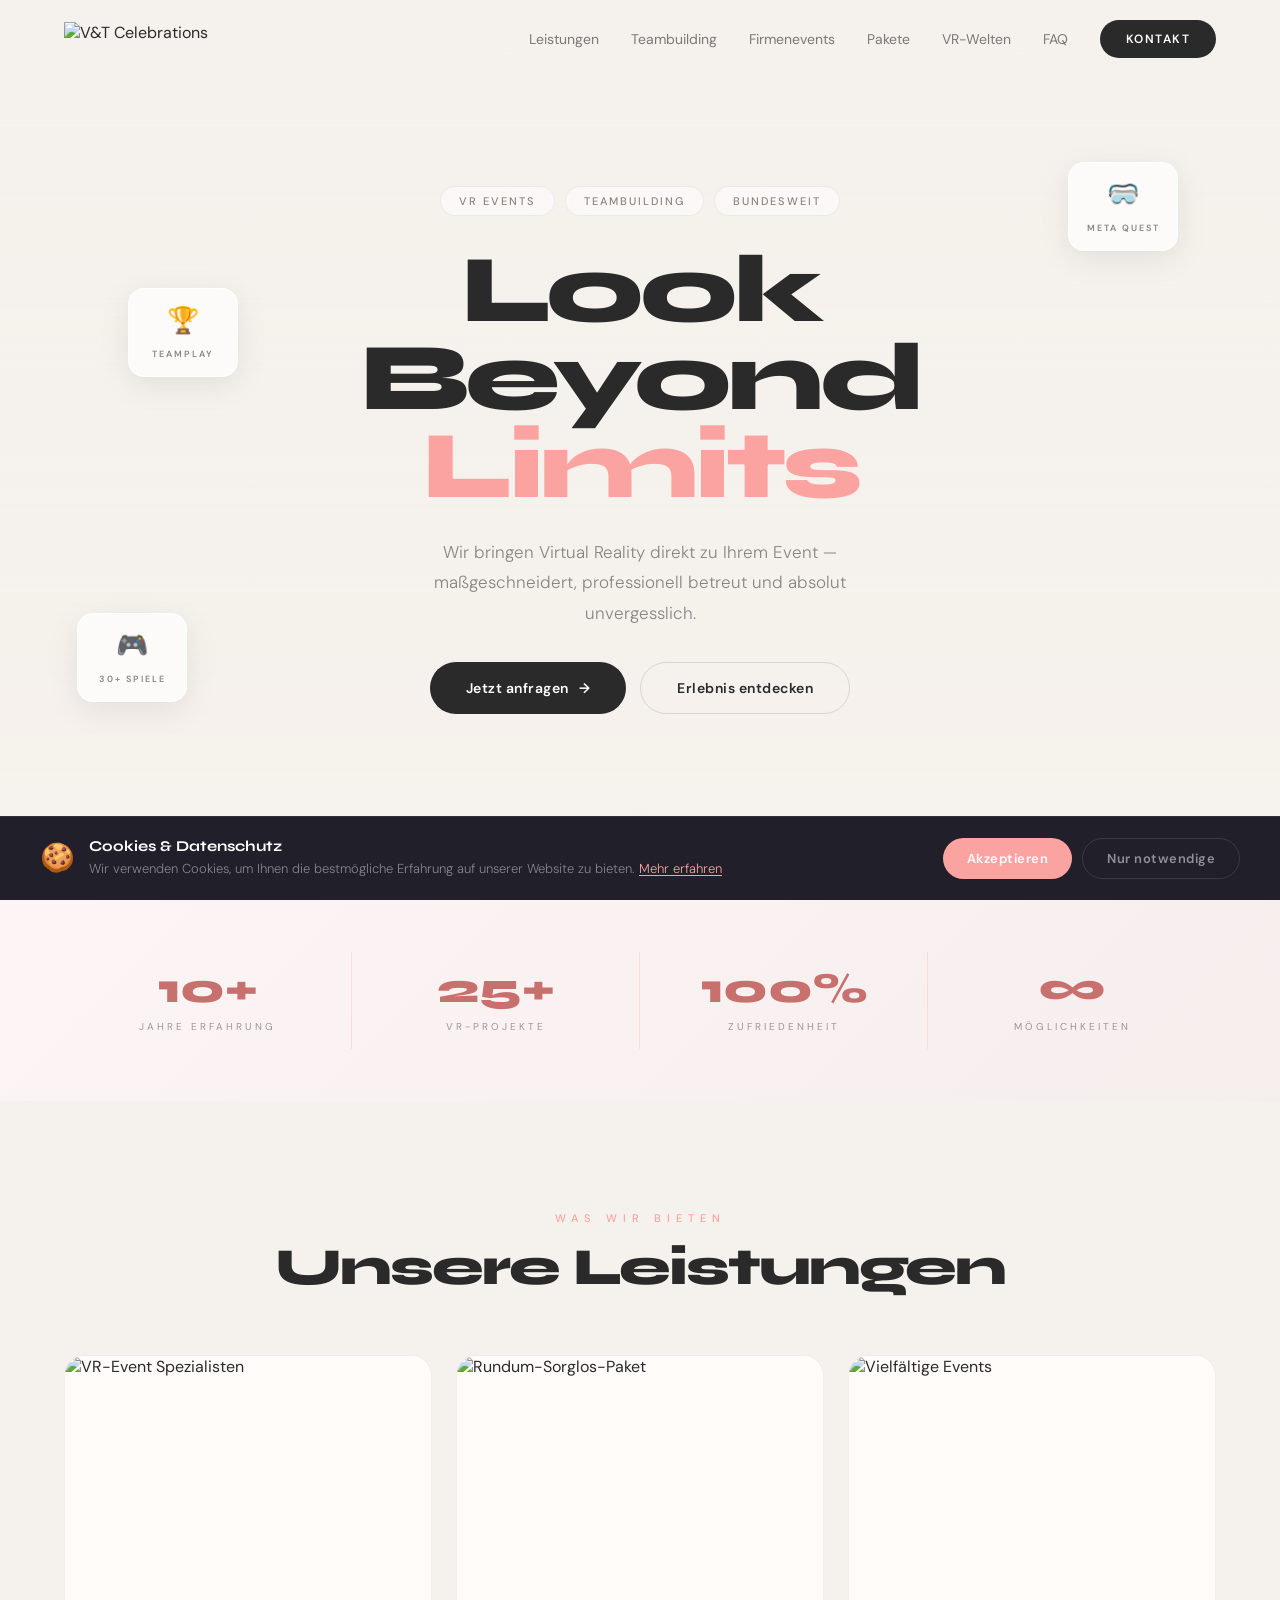
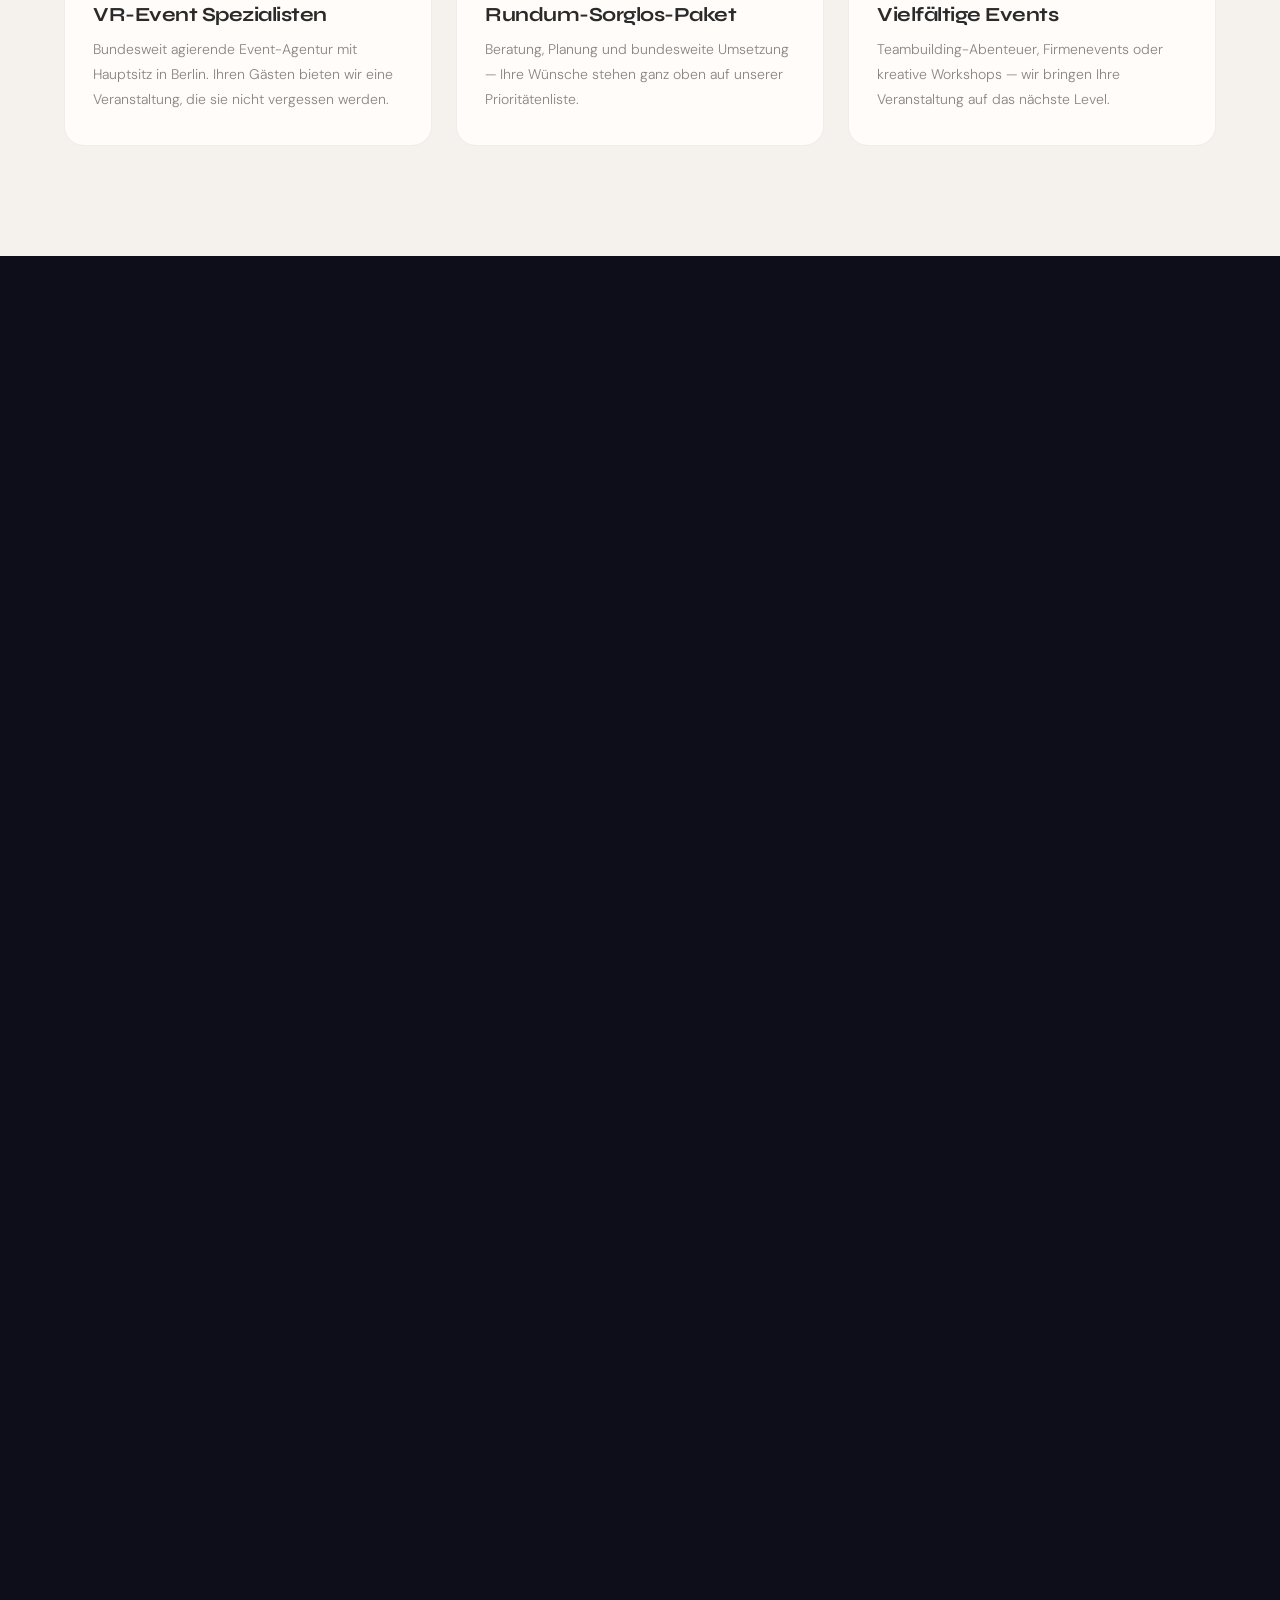
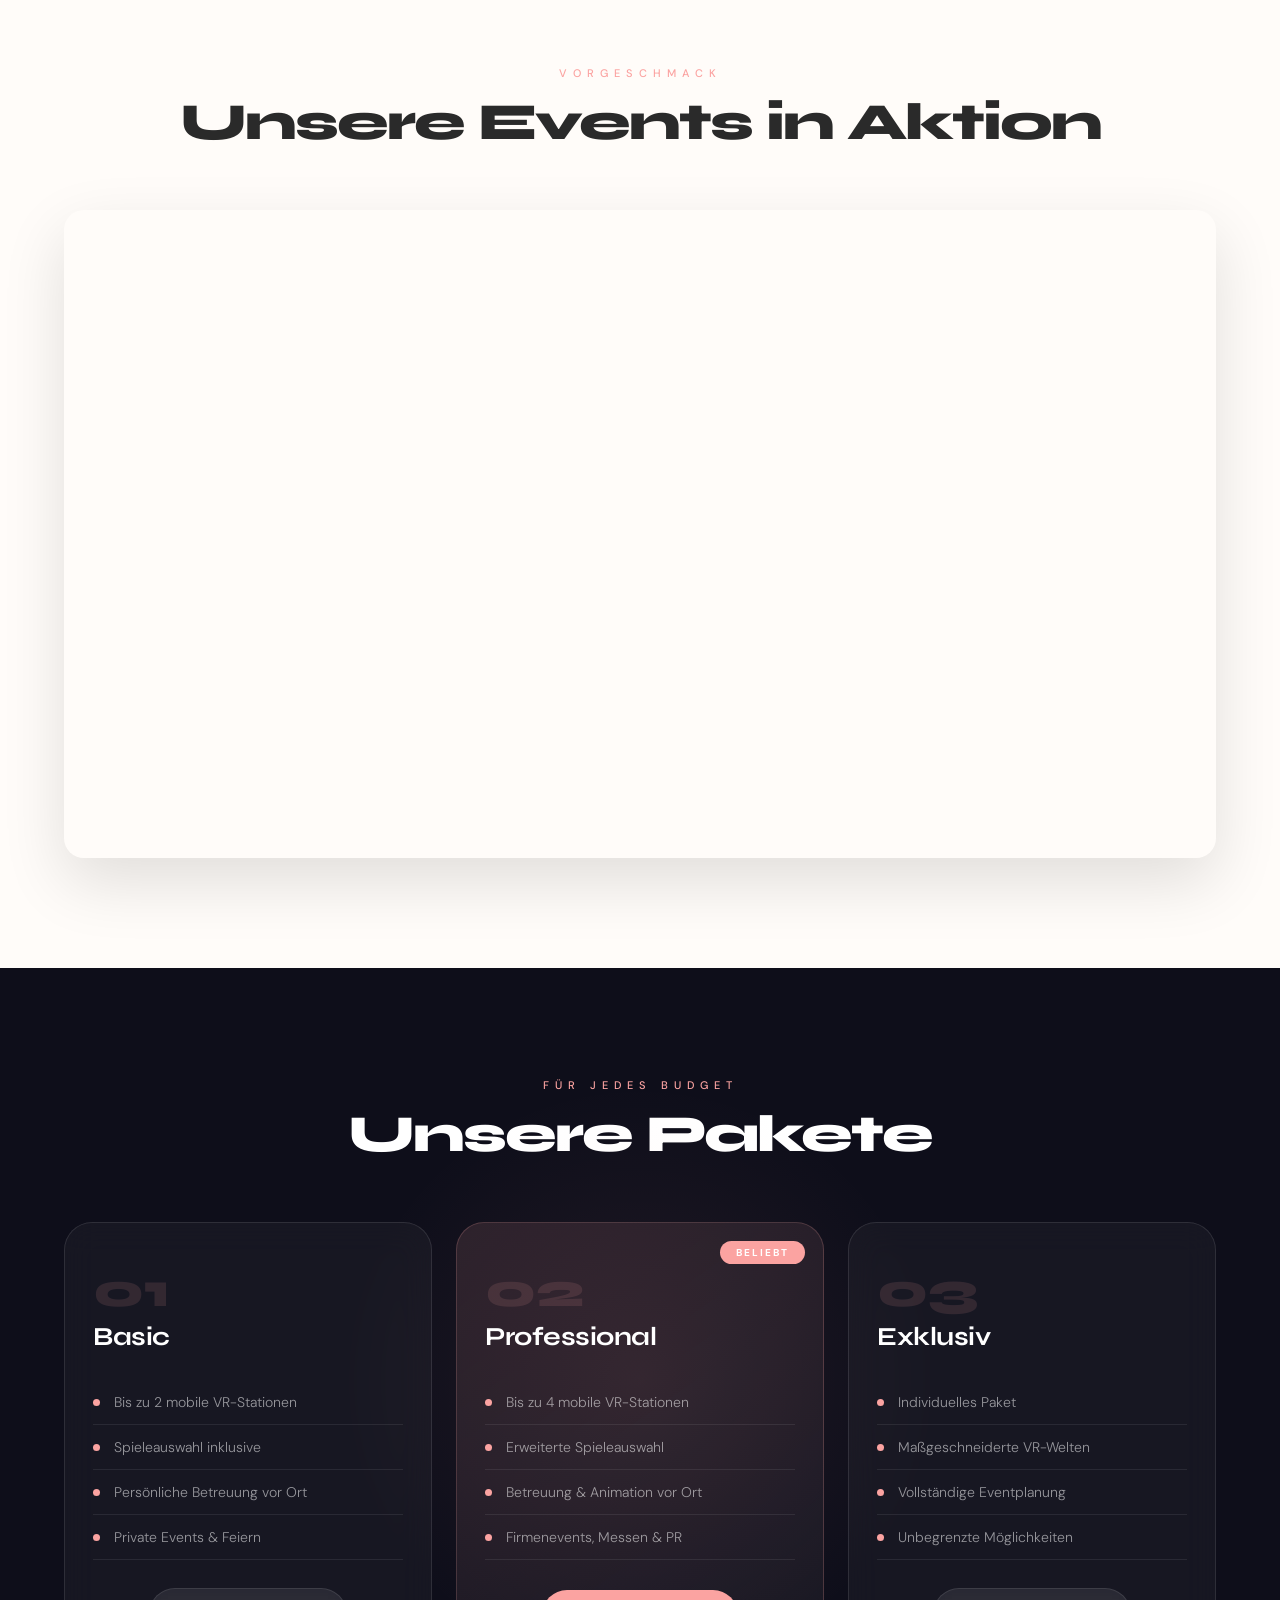
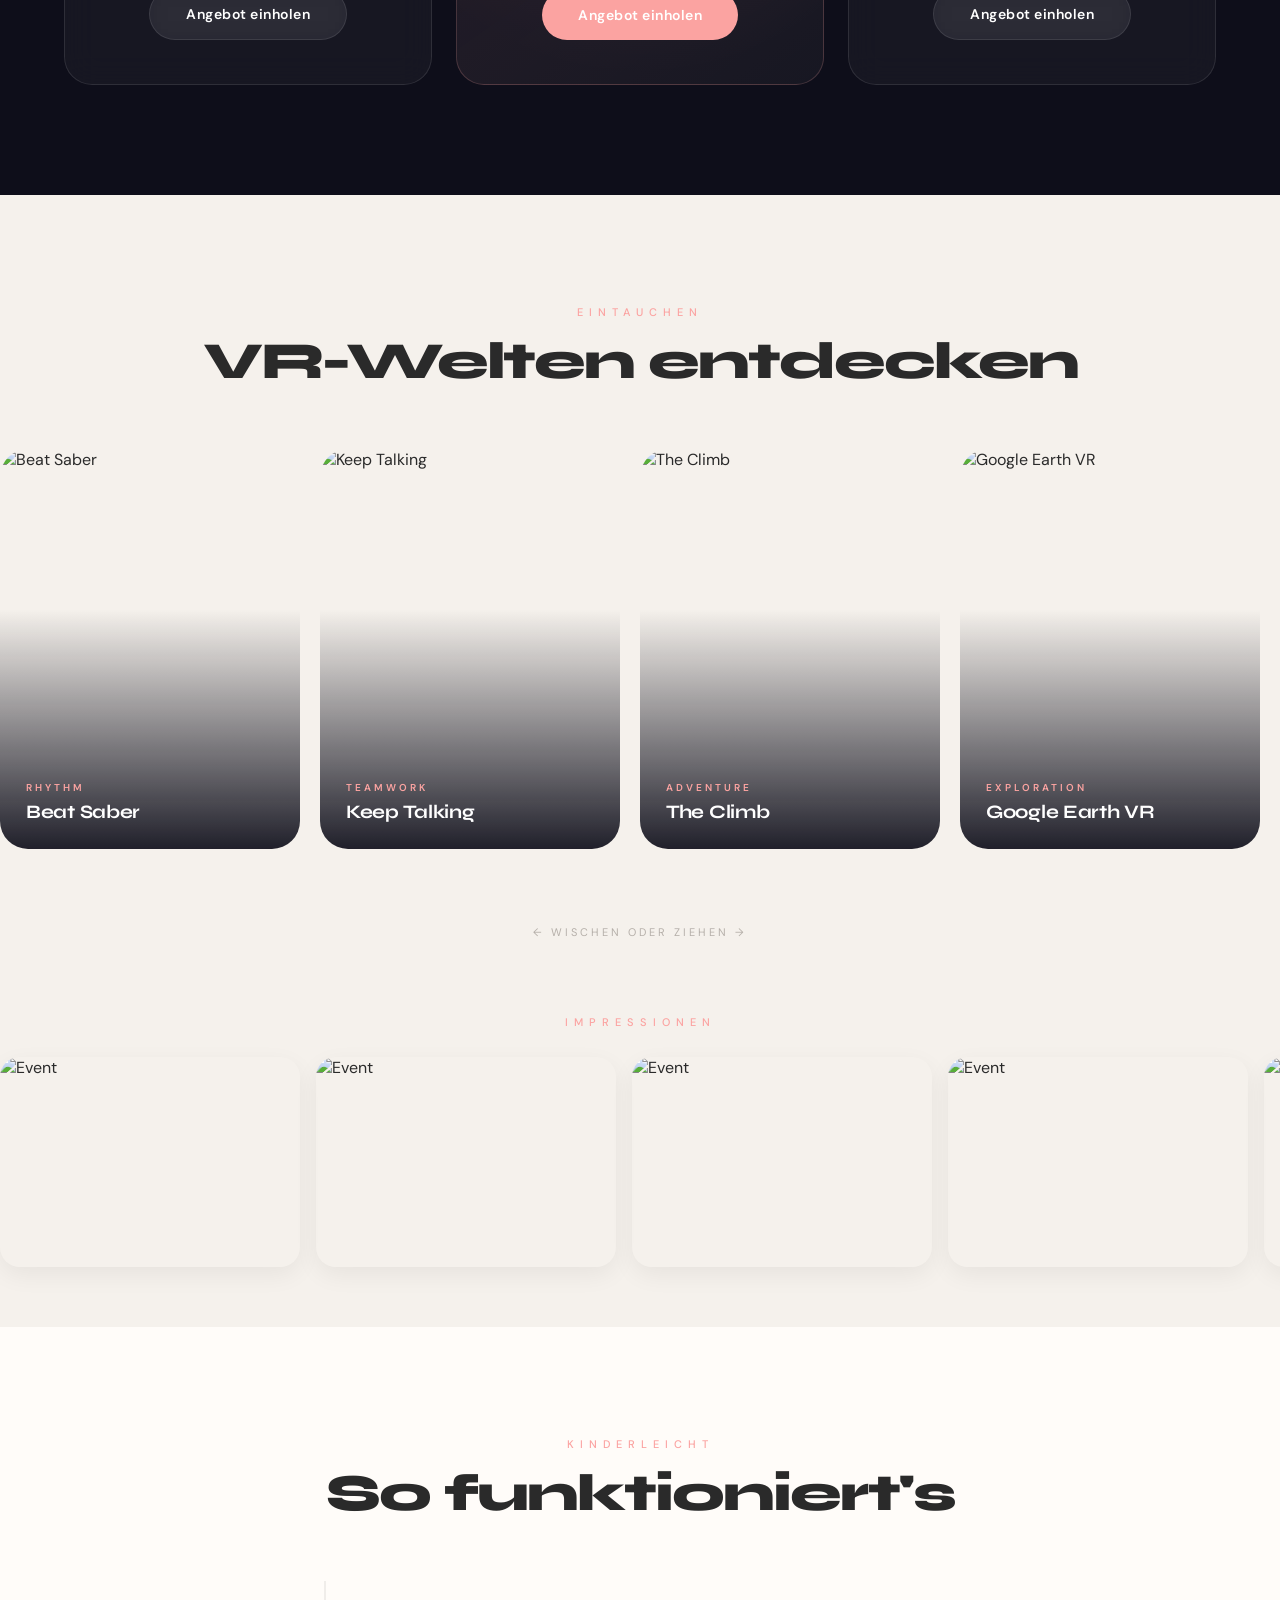
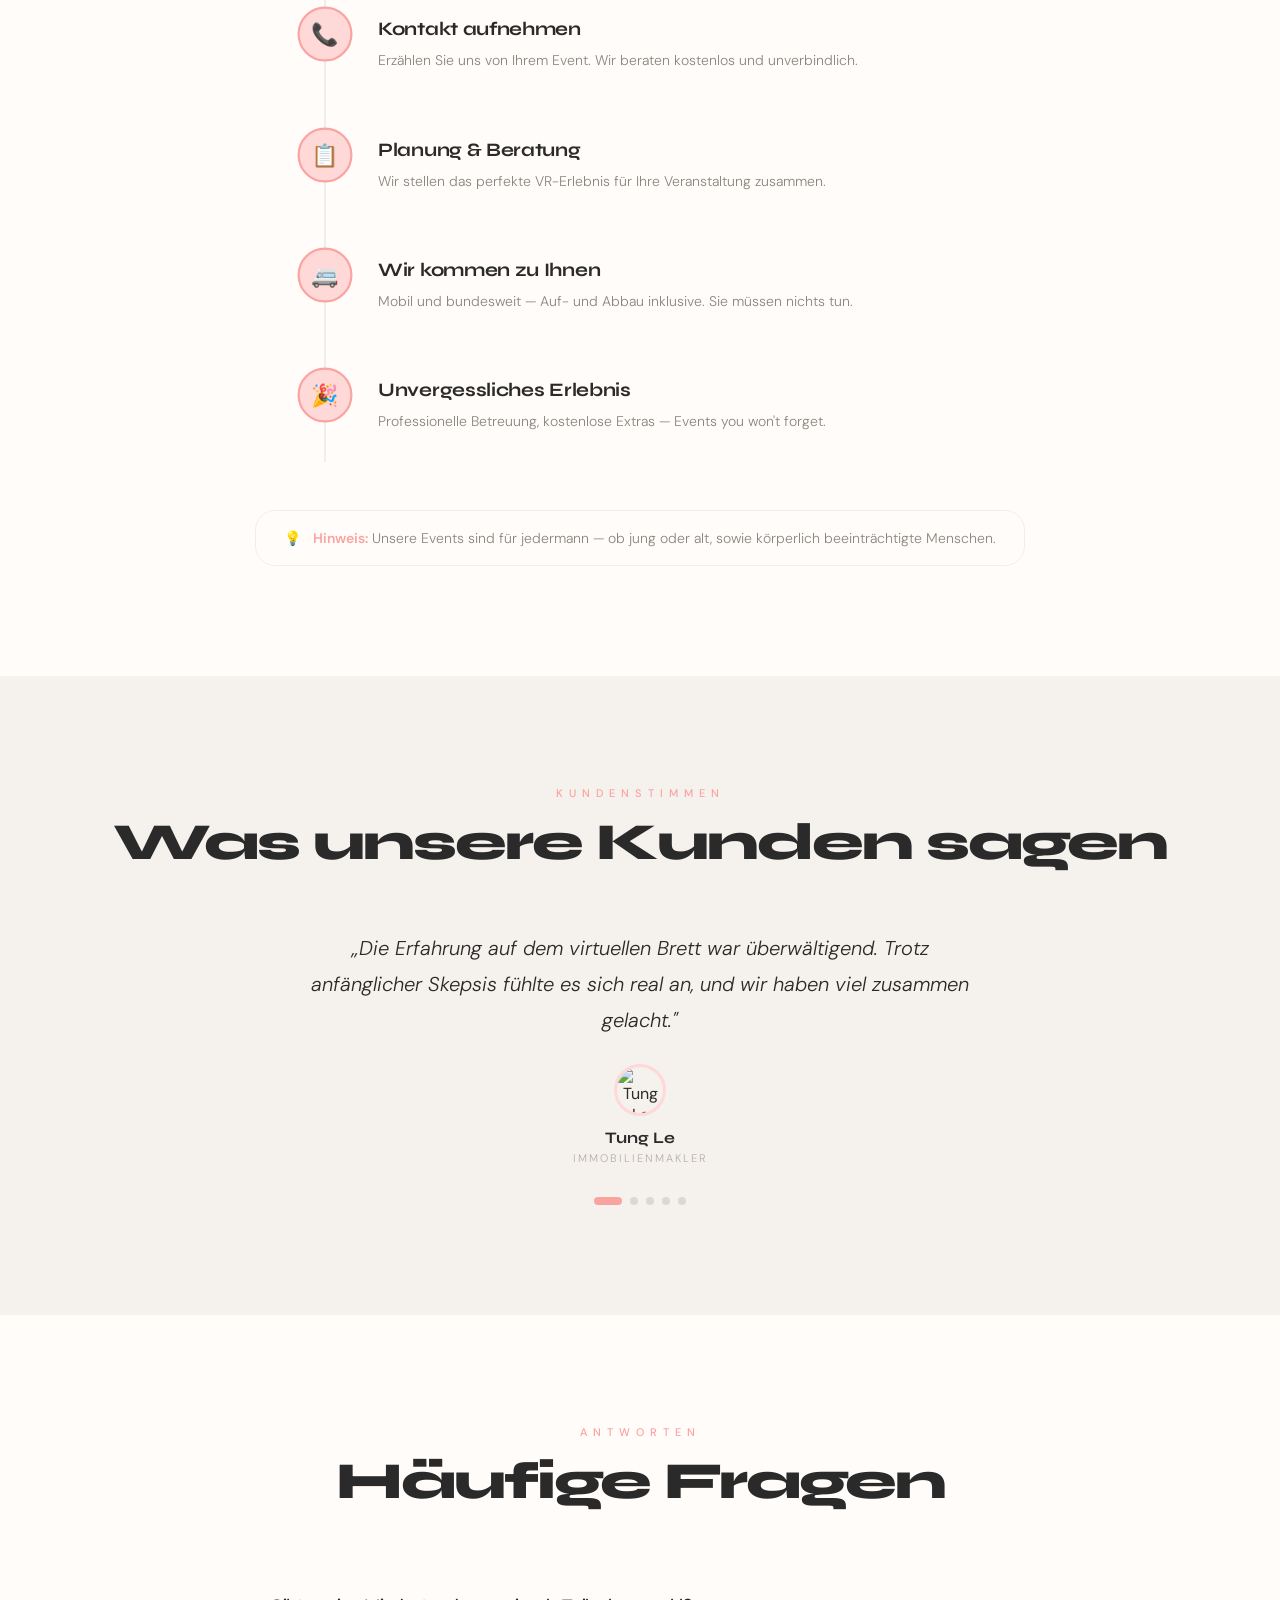
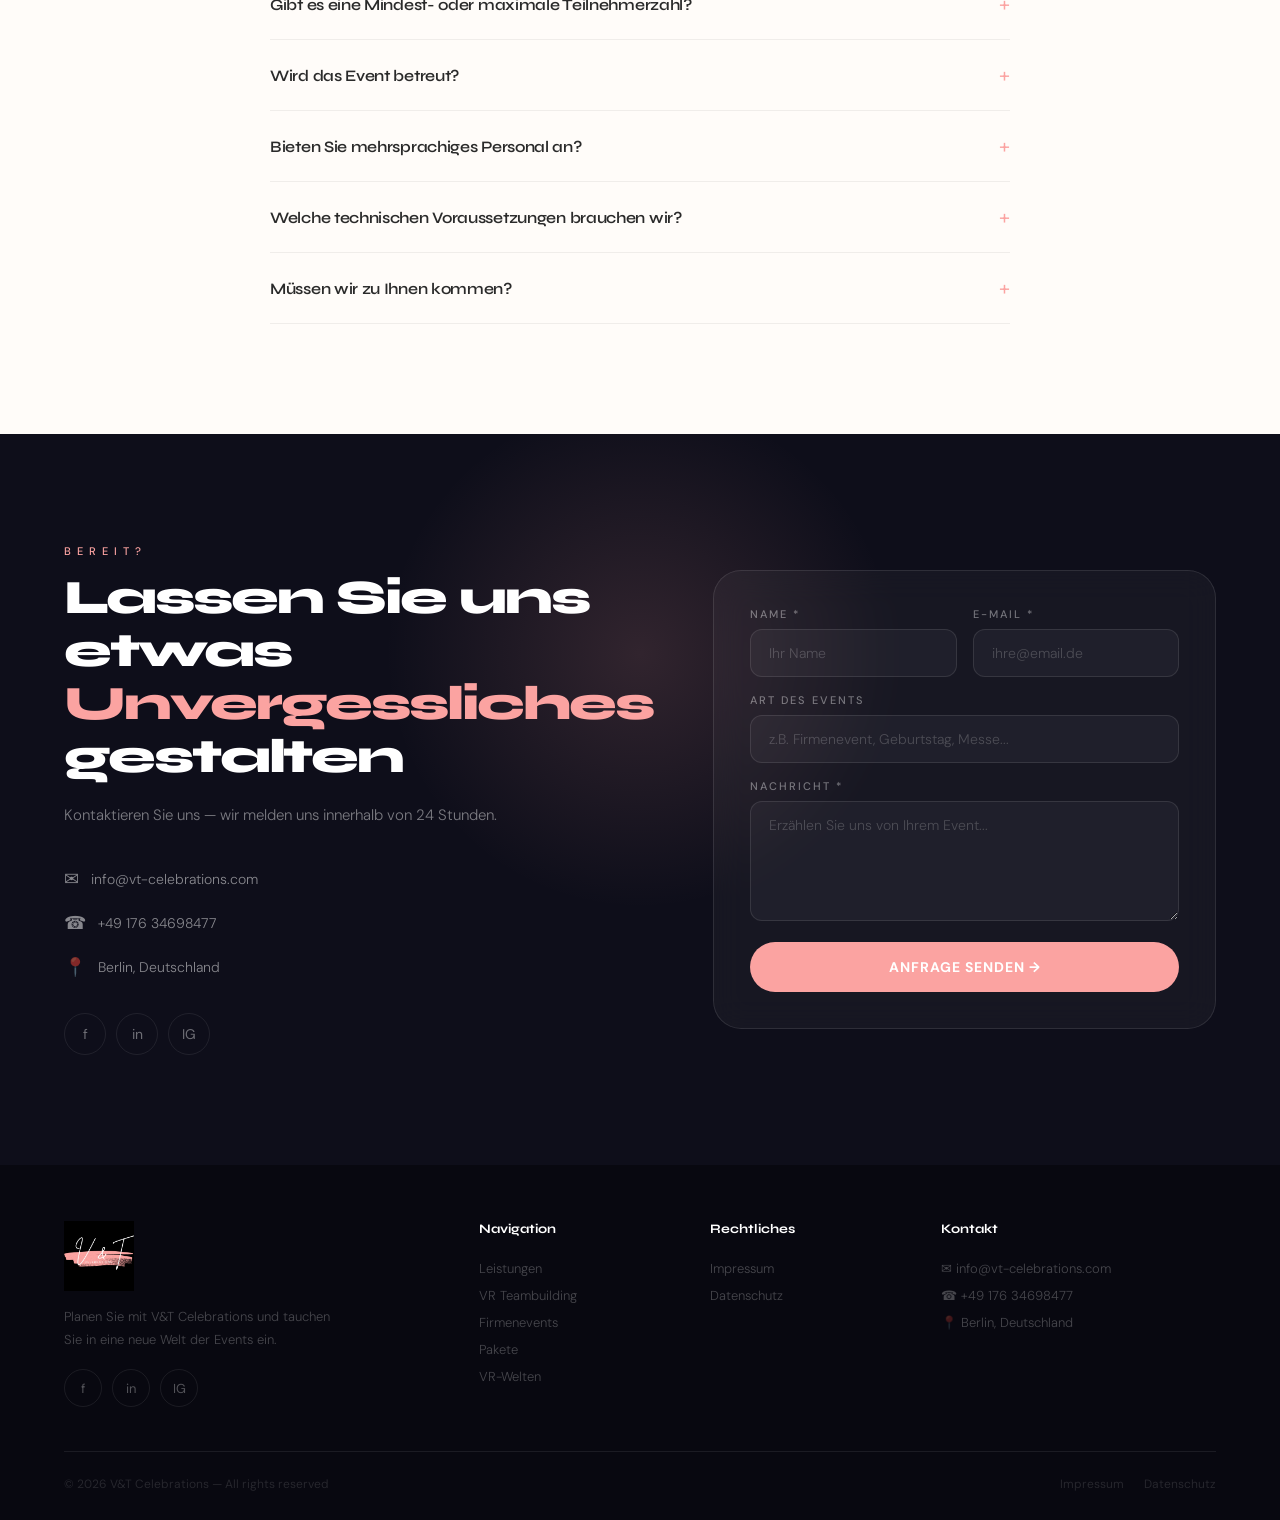
==== index.html @ 9d19d1a8 "Initial commit — V&T Celebrations Website" ====
<!DOCTYPE html>
<html lang="de">
<head>
  <meta charset="UTF-8">
  <meta name="viewport" content="width=device-width, initial-scale=1.0">
  <meta name="description" content="V&T Celebrations — Bundesweite VR-Events, Teambuilding und unvergessliche Erlebnisse. Mobile Virtual Reality für Firmenevents, Messen und Feiern in ganz Deutschland.">
  <meta name="keywords" content="VR Event, Virtual Reality Event, Teambuilding VR, Firmenevent VR, VR Mieten, VR Berlin, Mobile VR, VR Erlebnis">
  <meta name="robots" content="index, follow">
  <meta name="author" content="V&T Celebrations">
  <link rel="canonical" href="https://www.vt-celebrations.com/">

  <!-- Open Graph / Social -->
  <meta property="og:type" content="website">
  <meta property="og:url" content="https://www.vt-celebrations.com/">
  <meta property="og:title" content="V&T Celebrations — VR Events & Teambuilding bundesweit">
  <meta property="og:description" content="Mobile Virtual Reality für Ihr Event — Teambuilding, Firmenevents & Messen. Professionell betreut, bundesweit buchbar.">
  <meta property="og:image" content="https://cdn.prod.website-files.com/63976c17ec9f4cca3714ed08/6432e4a46b91981625c5ca3d_Hero1blur2.png">
  <meta property="og:locale" content="de_DE">
  <meta name="twitter:card" content="summary_large_image">
  <meta name="twitter:title" content="V&T Celebrations — VR Events & Teambuilding bundesweit">
  <meta name="twitter:description" content="Mobile Virtual Reality für Ihr Event — Teambuilding, Firmenevents & Messen. Bundesweit buchbar.">
  <meta name="twitter:image" content="https://cdn.prod.website-files.com/63976c17ec9f4cca3714ed08/6432e4a46b91981625c5ca3d_Hero1blur2.png">

  <title>V&T Celebrations — VR Events & Teambuilding bundesweit</title>
  <!-- Favicon: hell = schwarze Schrift, dunkel = weiße Schrift -->
  <link rel="icon" href="media/images/favicon-light.png" media="(prefers-color-scheme: light)">
  <link rel="icon" href="media/images/favicon-dark.png" media="(prefers-color-scheme: dark)">
  <link rel="apple-touch-icon" href="media/images/favicon-light.png">
  <link rel="stylesheet" href="css/styles.css">

  <!-- Structured Data -->
  <script type="application/ld+json">
  {
    "@context": "https://schema.org",
    "@type": "EventVenue",
    "name": "V&T Celebrations",
    "description": "Bundesweite VR-Event Agentur für Teambuilding, Firmenevents und unvergessliche Erlebnisse.",
    "url": "https://www.vt-celebrations.com",
    "telephone": "+4917634698477",
    "email": "info@vt-celebrations.com",
    "address": {
      "@type": "PostalAddress",
      "addressLocality": "Berlin",
      "addressCountry": "DE"
    },
    "sameAs": [
      "https://www.facebook.com/profile.php?id=100093549532968",
      "https://www.instagram.com/vt_celebrations/",
      "https://www.linkedin.com/company/v-t-celebrations/"
    ]
  }
  </script>
</head>
<body>

  <!-- ========== NAV ========== -->
  <nav class="nav">
    <div class="container nav__inner">
      <a href="#hero" class="nav__logo">
        <img src="https://cdn.prod.website-files.com/63976c17ec9f4cca3714ed08/63f7c7a70ffe31465507ec99_vtcelebrations%20(andere%20farbe).png" alt="V&T Celebrations" loading="eager">
      </a>
      <div class="nav__links" id="navLinks">
        <a href="#services" class="nav__link">Leistungen</a>
        <a href="vr-teambuilding.html" class="nav__link">Teambuilding</a>
        <a href="firmenevents.html" class="nav__link">Firmenevents</a>
        <a href="#packages" class="nav__link">Pakete</a>
        <a href="#games" class="nav__link">VR-Welten</a>
        <a href="#faq" class="nav__link">FAQ</a>
        <a href="#contact" class="nav__cta">Kontakt</a>
      </div>
      <button class="nav__burger" id="navBurger" aria-label="Menü">
        <span></span><span></span><span></span>
      </button>
    </div>
  </nav>

  <!-- ========== HERO ========== -->
  <section class="hero" id="hero">
    <div class="hero__bg-layer">
      <img src="https://cdn.prod.website-files.com/63976c17ec9f4cca3714ed08/6432e4a46b91981625c5ca3d_Hero1blur2.png" alt="" loading="eager">
    </div>
    <div class="hero__overlay"></div>
    <div class="hero__float hero__float--1">
      <div class="hero__float-card"><span>🥽</span><small>Meta Quest</small></div>
    </div>
    <div class="hero__float hero__float--2">
      <div class="hero__float-card"><span>🎮</span><small>30+ Spiele</small></div>
    </div>
    <div class="hero__float hero__float--3">
      <div class="hero__float-card"><span>🏆</span><small>Teamplay</small></div>
    </div>
    <div class="hero__content">
      <div class="hero__pills reveal">
        <span class="hero__pill">VR Events</span>
        <span class="hero__pill">Teambuilding</span>
        <span class="hero__pill">Bundesweit</span>
      </div>
      <h1 class="hero__title reveal reveal-delay-1">Look Beyond<br><em>Limits</em></h1>
      <p class="hero__subtitle reveal reveal-delay-2">Wir bringen Virtual Reality direkt zu Ihrem Event — maßgeschneidert, professionell betreut und absolut unvergesslich.</p>
      <div class="hero__actions reveal reveal-delay-3">
        <a href="#contact" class="btn btn--primary">Jetzt anfragen <span>→</span></a>
        <a href="#immersive" class="btn btn--outline">Erlebnis entdecken</a>
      </div>
    </div>
    <div class="hero__scroll"><div class="hero__scroll-line"></div><span class="hero__scroll-text">Scroll</span></div>
  </section>

  <!-- ========== STATS ========== -->
  <section class="stats">
    <div class="container">
      <div class="stats__grid">
        <div class="stats__item reveal"><div class="stats__number">10+</div><div class="stats__label">Jahre Erfahrung</div></div>
        <div class="stats__item reveal reveal-delay-1"><div class="stats__number">25+</div><div class="stats__label">VR-Projekte</div></div>
        <div class="stats__item reveal reveal-delay-2"><div class="stats__number">100%</div><div class="stats__label">Zufriedenheit</div></div>
        <div class="stats__item reveal reveal-delay-3"><div class="stats__number">∞</div><div class="stats__label">Möglichkeiten</div></div>
      </div>
    </div>
  </section>

  <!-- ========== SERVICES ========== -->
  <section class="services" id="services">
    <div class="container">
      <div class="section-header reveal">
        <span class="section-label">Was wir bieten</span>
        <h2 class="section-title">Unsere Leistungen</h2>
      </div>
      <div class="services__grid">
        <div class="service-card reveal">
          <div class="service-card__img"><img src="https://cdn.prod.website-files.com/63976c17ec9f4cca3714ed08/665b4341b79e7a6119821f67_1232.webp" alt="VR-Event Spezialisten" loading="lazy"></div>
          <div class="service-card__body">
            <h3 class="service-card__title">VR-Event Spezialisten</h3>
            <p class="service-card__text">Bundesweit agierende Event-Agentur mit Hauptsitz in Berlin. Ihren Gästen bieten wir eine Veranstaltung, die sie nicht vergessen werden.</p>
          </div>
        </div>
        <div class="service-card reveal reveal-delay-1">
          <div class="service-card__img"><img src="https://cdn.prod.website-files.com/63976c17ec9f4cca3714ed08/66083a0a1112c7b953a1b330_23.jpg" alt="Rundum-Sorglos-Paket" loading="lazy"></div>
          <div class="service-card__body">
            <h3 class="service-card__title">Rundum-Sorglos-Paket</h3>
            <p class="service-card__text">Beratung, Planung und bundesweite Umsetzung — Ihre Wünsche stehen ganz oben auf unserer Prioritätenliste.</p>
          </div>
        </div>
        <div class="service-card reveal reveal-delay-2">
          <div class="service-card__img"><img src="https://cdn.prod.website-files.com/63976c17ec9f4cca3714ed08/665b42ef4826ea505f29d10b_123.webp" alt="Vielfältige Events" loading="lazy"></div>
          <div class="service-card__body">
            <h3 class="service-card__title">Vielfältige Events</h3>
            <p class="service-card__text">Teambuilding-Abenteuer, Firmenevents oder kreative Workshops — wir bringen Ihre Veranstaltung auf das nächste Level.</p>
          </div>
        </div>
      </div>
    </div>
  </section>

  <!-- ========== IMMERSIVE VR LENS EXPERIENCE ========== -->
  <section class="immersive" id="immersive">
    <div class="immersive__sticky">
      <!-- VR World — LOCAL VIDEO -->
      <div class="immersive__world" style="opacity:0">
        <video muted loop playsinline preload="auto">
          <source src="media/videos/vr-immersive.mp4" type="video/mp4">
        </video>
      </div>

      <!-- Canvas lens mask -->
      <div class="immersive__mask"><canvas></canvas></div>

      <!-- Headset frame -->
      <div class="immersive__headset-frame" style="width:320px;height:190px;left:50%;top:50%;transform:translate(-50%,-50%);opacity:0">
        <svg viewBox="0 0 340 200" fill="none" xmlns="http://www.w3.org/2000/svg">
          <path d="M 30 78 C 30 42, 60 18, 105 18 L 235 18 C 280 18, 310 42, 310 78 L 310 100 C 310 128, 290 148, 262 148 C 244 148, 228 138, 212 126 C 196 114, 186 108, 170 108 C 154 108, 144 114, 128 126 C 112 138, 96 148, 78 148 C 50 148, 30 128, 30 100 Z" stroke="rgba(255,255,255,0.8)" stroke-width="2.5" fill="none"/>
          <circle cx="115" cy="82" r="38" stroke="rgba(255,255,255,0.5)" stroke-width="1.8" fill="none"/>
          <circle cx="115" cy="82" r="28" stroke="rgba(251,163,161,0.3)" stroke-width="1" fill="none"/>
          <circle cx="225" cy="82" r="38" stroke="rgba(255,255,255,0.5)" stroke-width="1.8" fill="none"/>
          <circle cx="225" cy="82" r="28" stroke="rgba(251,163,161,0.3)" stroke-width="1" fill="none"/>
          <path d="M 148 110 C 156 125, 184 125, 192 110" stroke="rgba(255,255,255,0.25)" stroke-width="1.5" fill="none"/>
          <path d="M 30 72 C 14 72, 4 82, 4 92" stroke="rgba(255,255,255,0.25)" stroke-width="2.5" fill="none" stroke-linecap="round"/>
          <path d="M 310 72 C 326 72, 336 82, 336 92" stroke="rgba(255,255,255,0.25)" stroke-width="2.5" fill="none" stroke-linecap="round"/>
          <line x1="90" y1="72" x2="140" y2="72" stroke="url(#lg)" stroke-width="1" opacity="0.5"/>
          <line x1="200" y1="72" x2="250" y2="72" stroke="url(#lg)" stroke-width="1" opacity="0.5"/>
          <defs><linearGradient id="lg"><stop offset="0%" stop-color="#fba3a1" stop-opacity="0.6"/><stop offset="100%" stop-color="#fff" stop-opacity="0.3"/></linearGradient></defs>
        </svg>
      </div>

      <div class="immersive__text immersive__text--intro" style="opacity:0">
        <h2>Brille aufsetzen.<br><em>Welt wechseln.</em></h2>
        <p>Erleben Sie, was Ihre Gäste sehen, wenn sie in unsere VR-Welten eintauchen.</p>
      </div>
      <div class="immersive__text immersive__text--reveal" style="opacity:0">
        <h2>Das ist es, was<br>Ihre Gäste <em>erleben.</em></h2>
        <p>Atemberaubende Welten, spannende Spiele und Momente, die bleiben.</p>
      </div>
      <div class="immersive__features" style="opacity:0">
        <span class="immersive__feature-pill">🎯 Multiplayer</span>
        <span class="immersive__feature-pill">🌍 Virtuelle Welten</span>
        <span class="immersive__feature-pill">🎨 Kreativ-Workshops</span>
        <span class="immersive__feature-pill">🏔️ Abenteuer</span>
      </div>
    </div>
  </section>

  <!-- ========== VIDEO SHOWCASE ========== -->
  <section class="video-showcase" id="showcase">
    <div class="container">
      <div class="section-header reveal">
        <span class="section-label">Vorgeschmack</span>
        <h2 class="section-title">Unsere Events in Aktion</h2>
      </div>
      <div class="video-showcase__single reveal">
        <div class="video-showcase__vimeo">
          <iframe
            src="https://player.vimeo.com/video/997385208?h=a359e6a27b&background=1&autoplay=1&loop=1&byline=0&title=0&quality=480p"
            frameborder="0"
            allow="autoplay; fullscreen; picture-in-picture"
            allowfullscreen
            title="V&T Celebrations — Events in Aktion">
          </iframe>
        </div>
      </div>
    </div>
  </section>

  <!-- ========== PACKAGES ========== -->
  <section class="packages" id="packages">
    <div class="packages__bg-glow"></div>
    <div class="container">
      <div class="section-header reveal">
        <span class="section-label">Für jedes Budget</span>
        <h2 class="section-title section-title--light">Unsere Pakete</h2>
      </div>
      <div class="packages__grid">
        <div class="package-card package-card--default reveal">
          <div class="package-card__number">01</div>
          <h3 class="package-card__name">Basic</h3>
          <div class="package-card__features">
            <div class="package-card__feature"><div class="package-card__dot"></div><span class="package-card__feature-text">Bis zu 2 mobile VR-Stationen</span></div>
            <div class="package-card__feature"><div class="package-card__dot"></div><span class="package-card__feature-text">Spieleauswahl inklusive</span></div>
            <div class="package-card__feature"><div class="package-card__dot"></div><span class="package-card__feature-text">Persönliche Betreuung vor Ort</span></div>
            <div class="package-card__feature"><div class="package-card__dot"></div><span class="package-card__feature-text">Private Events & Feiern</span></div>
          </div>
          <div class="package-card__cta"><a href="#contact" class="btn btn--glass">Angebot einholen</a></div>
        </div>
        <div class="package-card package-card--featured reveal reveal-delay-1">
          <div class="package-card__badge">Beliebt</div>
          <div class="package-card__number">02</div>
          <h3 class="package-card__name">Professional</h3>
          <div class="package-card__features">
            <div class="package-card__feature"><div class="package-card__dot"></div><span class="package-card__feature-text">Bis zu 4 mobile VR-Stationen</span></div>
            <div class="package-card__feature"><div class="package-card__dot"></div><span class="package-card__feature-text">Erweiterte Spieleauswahl</span></div>
            <div class="package-card__feature"><div class="package-card__dot"></div><span class="package-card__feature-text">Betreuung & Animation vor Ort</span></div>
            <div class="package-card__feature"><div class="package-card__dot"></div><span class="package-card__feature-text">Firmenevents, Messen & PR</span></div>
          </div>
          <div class="package-card__cta"><a href="#contact" class="btn btn--pink">Angebot einholen</a></div>
        </div>
        <div class="package-card package-card--default reveal reveal-delay-2">
          <div class="package-card__number">03</div>
          <h3 class="package-card__name">Exklusiv</h3>
          <div class="package-card__features">
            <div class="package-card__feature"><div class="package-card__dot"></div><span class="package-card__feature-text">Individuelles Paket</span></div>
            <div class="package-card__feature"><div class="package-card__dot"></div><span class="package-card__feature-text">Maßgeschneiderte VR-Welten</span></div>
            <div class="package-card__feature"><div class="package-card__dot"></div><span class="package-card__feature-text">Vollständige Eventplanung</span></div>
            <div class="package-card__feature"><div class="package-card__dot"></div><span class="package-card__feature-text">Unbegrenzte Möglichkeiten</span></div>
          </div>
          <div class="package-card__cta"><a href="#contact" class="btn btn--glass">Angebot einholen</a></div>
        </div>
      </div>
    </div>
  </section>

  <!-- ========== GAMES ========== -->
  <section class="games" id="games">
    <div class="container">
      <div class="section-header reveal">
        <span class="section-label">Eintauchen</span>
        <h2 class="section-title">VR-Welten entdecken</h2>
      </div>
    </div>
    <div class="games__track">
      <div class="game-card"><img class="game-card__img" src="https://cdn.prod.website-files.com/644ebc9c0a683a33922de317/64a3f25a54e58a6201162139_beatsaber.webp" alt="Beat Saber" loading="lazy"><div class="game-card__overlay"><span class="game-card__tag">Rhythm</span><span class="game-card__name">Beat Saber</span></div></div>
      <div class="game-card"><img class="game-card__img" src="https://cdn.prod.website-files.com/644ebc9c0a683a33922de317/644fcea8e37ca0f46c346d21_Ktane.jpeg" alt="Keep Talking" loading="lazy"><div class="game-card__overlay"><span class="game-card__tag">Teamwork</span><span class="game-card__name">Keep Talking</span></div></div>
      <div class="game-card"><img class="game-card__img" src="https://cdn.prod.website-files.com/644ebc9c0a683a33922de317/64a3f245e20bb4386dd5c949_Crytek_The_Climb_Environment_Screenshot_Alps-pcgh.jpg" alt="The Climb" loading="lazy"><div class="game-card__overlay"><span class="game-card__tag">Adventure</span><span class="game-card__name">The Climb</span></div></div>
      <div class="game-card"><img class="game-card__img" src="https://cdn.prod.website-files.com/644ebc9c0a683a33922de317/64a3f223a64f590530f830f0_google_earth_vr_htc_vive.jpg" alt="Google Earth VR" loading="lazy"><div class="game-card__overlay"><span class="game-card__tag">Exploration</span><span class="game-card__name">Google Earth VR</span></div></div>
      <div class="game-card"><img class="game-card__img" src="https://cdn.prod.website-files.com/644ebc9c0a683a33922de317/64a3f264c91893dcbb584389_richies-plank-expeirence-game.png" alt="Richie's Plank" loading="lazy"><div class="game-card__overlay"><span class="game-card__tag">Thrill</span><span class="game-card__name">Richie's Plank</span></div></div>
      <div class="game-card"><img class="game-card__img" src="https://cdn.prod.website-files.com/644ebc9c0a683a33922de317/64a3f23228c7258ea726f4d9_u9EEP6cv6NySGihvsBWRWZ-1920-80.jpg.webp" alt="Tilt Brush" loading="lazy"><div class="game-card__overlay"><span class="game-card__tag">Kreativ</span><span class="game-card__name">Tilt Brush</span></div></div>
      <div class="game-card"><img class="game-card__img" src="https://cdn.prod.website-files.com/644ebc9c0a683a33922de317/64a3f23b68afcbe4582214b6_ocean-rift-3.webp" alt="Ocean Rift" loading="lazy"><div class="game-card__overlay"><span class="game-card__tag">Natur</span><span class="game-card__name">Ocean Rift</span></div></div>
      <div class="game-card"><img class="game-card__img" src="https://cdn.prod.website-files.com/644ebc9c0a683a33922de317/64a3f25248d7f2251fd13fdc_everest.jpg" alt="Everest VR" loading="lazy"><div class="game-card__overlay"><span class="game-card__tag">Abenteuer</span><span class="game-card__name">Everest VR</span></div></div>
    </div>
    <div class="games__scroll-hint">← Wischen oder ziehen →</div>
  </section>

  <!-- ========== GALLERY ========== -->
  <section class="gallery">
    <div class="gallery__label">Impressionen</div>
    <div class="gallery__track">
      <div class="gallery__item"><img src="https://cdn.prod.website-files.com/63976c17ec9f4cca3714ed08/66b8bb48cba593e9f64a9237_Design%20ohne%20Titel%20(27).png" alt="Event" loading="lazy"></div>
      <div class="gallery__item"><img src="https://cdn.prod.website-files.com/63976c17ec9f4cca3714ed08/66b8bb6242a15fc71dae3584_Design%20ohne%20Titel%20(23).png" alt="Event" loading="lazy"></div>
      <div class="gallery__item"><img src="https://cdn.prod.website-files.com/63976c17ec9f4cca3714ed08/66b8bb72e146db8cbf5d3de7_Design%20ohne%20Titel%20(22).png" alt="Event" loading="lazy"></div>
      <div class="gallery__item"><img src="https://cdn.prod.website-files.com/63976c17ec9f4cca3714ed08/66b8bb9342a15fc71dae62c6_Design%20ohne%20Titel%20(20).png" alt="Event" loading="lazy"></div>
      <div class="gallery__item"><img src="https://cdn.prod.website-files.com/63976c17ec9f4cca3714ed08/66b8bbbb300d381ca5c320ca_Design%20ohne%20Titel%20(29).png" alt="Event" loading="lazy"></div>
      <div class="gallery__item"><img src="https://cdn.prod.website-files.com/63976c17ec9f4cca3714ed08/66b8bbd7dc5b3640d49ce8bb_Design%20ohne%20Titel%20(17).png" alt="Event" loading="lazy"></div>
      <div class="gallery__item"><img src="https://cdn.prod.website-files.com/63976c17ec9f4cca3714ed08/66b8bbd705538144678aca53_Design%20ohne%20Titel%20(13).png" alt="Event" loading="lazy"></div>
      <div class="gallery__item"><img src="https://cdn.prod.website-files.com/63976c17ec9f4cca3714ed08/66b8bbd777914151d30137f6_Design%20ohne%20Titel%20(15).png" alt="Event" loading="lazy"></div>
      <div class="gallery__item"><img src="https://cdn.prod.website-files.com/63976c17ec9f4cca3714ed08/66b8bbd5cdcfe64dae3af5b2_Design%20ohne%20Titel%20(21).png" alt="Event" loading="lazy"></div>
      <div class="gallery__item"><img src="https://cdn.prod.website-files.com/63976c17ec9f4cca3714ed08/66b8bbd5300d381ca5c33db6_Design%20ohne%20Titel%20(26).png" alt="Event" loading="lazy"></div>
    </div>
  </section>

  <!-- ========== PROCESS ========== -->
  <section class="process" id="process">
    <div class="container">
      <div class="section-header reveal">
        <span class="section-label">Kinderleicht</span>
        <h2 class="section-title">So funktioniert's</h2>
      </div>
      <div class="process__timeline">
        <div class="process__step reveal"><div class="process__step-marker">📞</div><div class="process__step-content"><h4 class="process__step-title">Kontakt aufnehmen</h4><p class="process__step-text">Erzählen Sie uns von Ihrem Event. Wir beraten kostenlos und unverbindlich.</p></div></div>
        <div class="process__step reveal reveal-delay-1"><div class="process__step-marker">📋</div><div class="process__step-content"><h4 class="process__step-title">Planung & Beratung</h4><p class="process__step-text">Wir stellen das perfekte VR-Erlebnis für Ihre Veranstaltung zusammen.</p></div></div>
        <div class="process__step reveal reveal-delay-2"><div class="process__step-marker">🚐</div><div class="process__step-content"><h4 class="process__step-title">Wir kommen zu Ihnen</h4><p class="process__step-text">Mobil und bundesweit — Auf- und Abbau inklusive. Sie müssen nichts tun.</p></div></div>
        <div class="process__step reveal reveal-delay-3"><div class="process__step-marker">🎉</div><div class="process__step-content"><h4 class="process__step-title">Unvergessliches Erlebnis</h4><p class="process__step-text">Professionelle Betreuung, kostenlose Extras — Events you won't forget.</p></div></div>
      </div>
      <div class="process__note-wrapper reveal reveal-delay-4">
        <div class="process__note"><span>💡</span><span><strong>Hinweis:</strong> Unsere Events sind für jedermann — ob jung oder alt, sowie körperlich beeinträchtigte Menschen.</span></div>
      </div>
    </div>
  </section>

  <!-- ========== TESTIMONIALS ========== -->
  <section class="testimonials">
    <div class="container">
      <div class="section-header reveal">
        <span class="section-label">Kundenstimmen</span>
        <h2 class="section-title">Was unsere Kunden sagen</h2>
      </div>
      <div class="testimonials__slider reveal">
        <div class="testimonial-slide active">
          <p class="testimonial-slide__quote">„Die Erfahrung auf dem virtuellen Brett war überwältigend. Trotz anfänglicher Skepsis fühlte es sich real an, und wir haben viel zusammen gelacht."</p>
          <img class="testimonial-slide__avatar" src="https://cdn.prod.website-files.com/63976c17ec9f4cca3714ed08/647388f76fc6bf5f6fd3f4dd_customers_ava-02.webp" alt="Tung Le" loading="lazy">
          <div class="testimonial-slide__name">Tung Le</div><div class="testimonial-slide__role">Immobilienmakler</div>
        </div>
        <div class="testimonial-slide">
          <p class="testimonial-slide__quote">„Das Tanzspiel hat uns geholfen, uns zu entspannen. Es war großartig, zu sehen, wie jeder die Stimmung hob."</p>
          <img class="testimonial-slide__avatar" src="https://cdn.prod.website-files.com/63976c17ec9f4cca3714ed08/65b7eaeb147116683c490973_6183bce7320d030e82c15028_hero_person-2.png" alt="Julia" loading="lazy">
          <div class="testimonial-slide__name">Julia</div><div class="testimonial-slide__role">Marketing Manager</div>
        </div>
        <div class="testimonial-slide">
          <p class="testimonial-slide__quote">„Teamarbeit beim Bombenentschärfen hat unsere Kommunikation stark verbessert. Wir haben gelernt, schnell zu denken und zuzuhören."</p>
          <img class="testimonial-slide__avatar" src="https://cdn.prod.website-files.com/63976c17ec9f4cca3714ed08/647388f76fc6bf5f6fd3f4df_customers_ava-04.webp" alt="Muna" loading="lazy">
          <div class="testimonial-slide__name">Muna</div><div class="testimonial-slide__role">Data Analyst</div>
        </div>
        <div class="testimonial-slide">
          <p class="testimonial-slide__quote">„Die interaktiven Workshops und VR-Produktpräsentationen waren beeindruckend und haben unser Produkt innovativ vorgestellt."</p>
          <img class="testimonial-slide__avatar" src="https://cdn.prod.website-files.com/63976c17ec9f4cca3714ed08/647388f76fc6bf5f6fd3f4e6_customers_ava-06.webp" alt="Daniel" loading="lazy">
          <div class="testimonial-slide__name">Daniel</div><div class="testimonial-slide__role">Sales Analyst</div>
        </div>
        <div class="testimonial-slide">
          <p class="testimonial-slide__quote">„Das Malen und Modellieren in VR war sowohl entspannend als auch inspirierend — Kreativität und Achtsamkeit perfekt kombiniert."</p>
          <img class="testimonial-slide__avatar" src="https://cdn.prod.website-files.com/63976c17ec9f4cca3714ed08/65b7eaf60d802f0eacc4cbdf_6183bce7320d030e82c15028_hero_person-4.png" alt="Elisabeth" loading="lazy">
          <div class="testimonial-slide__name">Elisabeth</div><div class="testimonial-slide__role">Event Manager</div>
        </div>
        <div class="testimonials__dots">
          <button class="testimonials__dot active"></button><button class="testimonials__dot"></button>
          <button class="testimonials__dot"></button><button class="testimonials__dot"></button>
          <button class="testimonials__dot"></button>
        </div>
      </div>
    </div>
  </section>

  <!-- ========== FAQ ========== -->
  <section class="faq" id="faq">
    <div class="container">
      <div class="section-header reveal">
        <span class="section-label">Antworten</span>
        <h2 class="section-title">Häufige Fragen</h2>
      </div>
      <div class="faq__list">
        <div class="faq__item reveal"><div class="faq__question"><span class="faq__question-text">Gibt es eine Mindest- oder maximale Teilnehmerzahl?</span><span class="faq__icon">+</span></div><div class="faq__answer"><p class="faq__answer-text">Ihre Gäste können abwechselnd alleine oder gegeneinander spielen, daher ist die Teilnehmerzahl unbegrenzt bzw. stationsabhängig.</p></div></div>
        <div class="faq__item reveal reveal-delay-1"><div class="faq__question"><span class="faq__question-text">Wird das Event betreut?</span><span class="faq__icon">+</span></div><div class="faq__answer"><p class="faq__answer-text">Ja, pro Event ist immer mindestens ein Mitarbeiter für Auf-/Abbau und Eventdurchführung dabei.</p></div></div>
        <div class="faq__item reveal reveal-delay-2"><div class="faq__question"><span class="faq__question-text">Bieten Sie mehrsprachiges Personal an?</span><span class="faq__icon">+</span></div><div class="faq__answer"><p class="faq__answer-text">Alle Mitarbeiter sprechen Deutsch und Englisch. Weitere Sprachen auf Anfrage.</p></div></div>
        <div class="faq__item reveal reveal-delay-3"><div class="faq__question"><span class="faq__question-text">Welche technischen Voraussetzungen brauchen wir?</span><span class="faq__icon">+</span></div><div class="faq__answer"><p class="faq__answer-text">Lediglich einen Standard-Stromanschluss — alles Weitere bringen wir mit.</p></div></div>
        <div class="faq__item reveal reveal-delay-4"><div class="faq__question"><span class="faq__question-text">Müssen wir zu Ihnen kommen?</span><span class="faq__icon">+</span></div><div class="faq__answer"><p class="faq__answer-text">Nein, wir sind mobil und kommen mit allem zu Ihnen bzw. zur Eventlocation.</p></div></div>
      </div>
    </div>
  </section>

  <!-- ========== CONTACT ========== -->
  <section class="contact" id="contact">
    <div class="contact__orb"></div>
    <div class="container">
      <div class="contact__inner">
        <div class="contact__info reveal">
          <span class="section-label">Bereit?</span>
          <h2 class="contact__title">Lassen Sie uns etwas<br><em>Unvergessliches</em><br>gestalten</h2>
          <p class="contact__desc">Kontaktieren Sie uns — wir melden uns innerhalb von 24 Stunden.</p>
          <a href="mailto:info@vt-celebrations.com" class="contact__detail"><span>✉</span> info@vt-celebrations.com</a>
          <a href="tel:+4917634698477" class="contact__detail"><span>☎</span> +49 176 34698477</a>
          <div class="contact__detail"><span>📍</span> Berlin, Deutschland</div>
          <div class="contact__socials">
            <a href="https://www.facebook.com/profile.php?id=100093549532968" class="contact__social" target="_blank" rel="noopener">f</a>
            <a href="https://www.linkedin.com/company/v-t-celebrations/" class="contact__social" target="_blank" rel="noopener">in</a>
            <a href="https://www.instagram.com/vt_celebrations/" class="contact__social" target="_blank" rel="noopener">IG</a>
          </div>
        </div>
        <div class="reveal reveal-delay-2">
          <form id="contactForm" class="contact__form" action="https://formspree.io/f/xpzednrk" method="POST">
            <input type="hidden" name="_subject" value="Neue Anfrage über vt-celebrations.com">
            <div class="form__row">
              <div><label class="form__label" for="name">Name *</label><input class="form__input" type="text" id="name" name="name" placeholder="Ihr Name" required></div>
              <div><label class="form__label" for="email">E-Mail *</label><input class="form__input" type="email" id="email" name="email" placeholder="ihre@email.de" required></div>
            </div>
            <div class="form__group"><label class="form__label" for="event">Art des Events</label><input class="form__input" type="text" id="event" name="event" placeholder="z.B. Firmenevent, Geburtstag, Messe..."></div>
            <div class="form__group"><label class="form__label" for="message">Nachricht *</label><textarea class="form__textarea" id="message" name="message" placeholder="Erzählen Sie uns von Ihrem Event..." required></textarea></div>
            <button type="submit" class="form__submit">Anfrage senden →</button>
          </form>
          <div class="form__success"><div class="form__success-icon">🎉</div><div class="form__success-text">Vielen Dank! Wir melden uns innerhalb von 24 Stunden bei Ihnen.</div></div>
        </div>
      </div>
    </div>
  </section>

  <!-- ========== FOOTER — mit deinem Logo ========== -->
  <footer class="footer">
    <div class="container">
      <div class="footer__top">
        <div>
          <a href="#hero" class="footer__logo-link">
            <img src="media/images/logo-vt.png" alt="V&T Celebrations" class="footer__logo-img" loading="lazy">
          </a>
          <p class="footer__brand-text">Planen Sie mit V&T Celebrations und tauchen Sie in eine neue Welt der Events ein.</p>
          <div class="footer__socials">
            <a href="https://www.facebook.com/profile.php?id=100093549532968" class="footer__social" target="_blank" rel="noopener">f</a>
            <a href="https://www.linkedin.com/company/v-t-celebrations/" class="footer__social" target="_blank" rel="noopener">in</a>
            <a href="https://www.instagram.com/vt_celebrations/" class="footer__social" target="_blank" rel="noopener">IG</a>
          </div>
        </div>
        <div>
          <h4 class="footer__col-title">Navigation</h4>
          <a href="#services" class="footer__link">Leistungen</a>
          <a href="vr-teambuilding.html" class="footer__link">VR Teambuilding</a>
          <a href="firmenevents.html" class="footer__link">Firmenevents</a>
          <a href="#packages" class="footer__link">Pakete</a>
          <a href="#games" class="footer__link">VR-Welten</a>
        </div>
        <div>
          <h4 class="footer__col-title">Rechtliches</h4>
          <a href="https://www.vt-celebrations.com/impressum" class="footer__link">Impressum</a>
          <a href="https://www.vt-celebrations.com/datenschutz" class="footer__link">Datenschutz</a>
        </div>
        <div>
          <h4 class="footer__col-title">Kontakt</h4>
          <a href="mailto:info@vt-celebrations.com" class="footer__contact-item">✉ info@vt-celebrations.com</a>
          <a href="tel:+4917634698477" class="footer__contact-item">☎ +49 176 34698477</a>
          <span class="footer__contact-item">📍 Berlin, Deutschland</span>
        </div>
      </div>
      <div class="footer__bottom">
        <span class="footer__copy">© 2026 V&T Celebrations — All rights reserved</span>
        <div class="footer__legal">
          <a href="https://www.vt-celebrations.com/impressum">Impressum</a>
          <a href="https://www.vt-celebrations.com/datenschutz">Datenschutz</a>
        </div>
      </div>
    </div>
  </footer>

  <!-- ========== COOKIE BANNER ========== -->
  <div class="cookie-banner" id="cookieBanner">
    <div class="cookie-banner__inner">
      <div class="cookie-banner__text">
        <span class="cookie-banner__icon">🍪</span>
        <div>
          <strong>Cookies & Datenschutz</strong>
          <p>Wir verwenden Cookies, um Ihnen die bestmögliche Erfahrung auf unserer Website zu bieten. <a href="https://www.vt-celebrations.com/datenschutz">Mehr erfahren</a></p>
        </div>
      </div>
      <div class="cookie-banner__actions">
        <button class="cookie-banner__btn cookie-banner__btn--accept" id="cookieAccept">Akzeptieren</button>
        <button class="cookie-banner__btn cookie-banner__btn--decline" id="cookieDecline">Nur notwendige</button>
      </div>
    </div>
  </div>

  <script src="js/main.js"></script>
</body>
</html>
---- css/styles.css ----
/* ============================================
   V&T CELEBRATIONS — FINAL PRODUCTION CSS
   ============================================ */

@import url('https://fonts.googleapis.com/css2?family=Syne:wght@400;500;600;700;800&family=DM+Sans:ital,opsz,wght@0,9..40,200;0,9..40,300;0,9..40,400;0,9..40,500;0,9..40,600;0,9..40,700;1,9..40,300;1,9..40,400&display=swap');

:root {
  --pink: #fba3a1;
  --pink-light: #ffd9d7;
  --pink-dark: #e8908e;
  --pink-glow: rgba(251,163,161,0.15);
  --bg: #f5f1ec;
  --bg-alt: #fffcf9;
  --dark: #0e0e1a;
  --dark-card: #1a1a2e;
  --text: #2a2a2a;
  --text-light: #8a8580;
  --text-muted: #b5afa9;
  --white: #ffffff;
  --border: rgba(0,0,0,0.06);
  --border-light: rgba(255,255,255,0.08);
  --glass: rgba(255,255,255,0.06);
  --glass-border: rgba(255,255,255,0.1);
  --shadow-lg: 0 20px 60px rgba(0,0,0,0.08);
  --shadow-pink: 0 12px 40px rgba(251,163,161,0.3);
  --radius-sm: 12px;
  --radius-md: 20px;
  --radius-lg: 28px;
  --radius-full: 50px;
  --font-display: 'Syne', sans-serif;
  --font-body: 'DM Sans', sans-serif;
  --ease: cubic-bezier(0.22,1,0.36,1);
  --max-width: 1200px;
}

*,*::before,*::after { margin:0; padding:0; box-sizing:border-box; }
html { scroll-behavior: smooth; -webkit-font-smoothing: antialiased; }
body { font-family: var(--font-body); color: var(--text); background: var(--bg); overflow-x: hidden; }
img { max-width:100%; height:auto; display:block; }
a { text-decoration:none; color:inherit; }
ul { list-style:none; }
button { border:none; background:none; cursor:pointer; font-family:inherit; }
.container { max-width: var(--max-width); margin:0 auto; padding:0 24px; }

/* --- REVEAL --- */
.reveal { opacity:0; transform:translateY(44px); transition: opacity 0.9s var(--ease), transform 0.9s var(--ease); }
.reveal.visible { opacity:1; transform:none; }
.reveal-delay-1 { transition-delay:.1s } .reveal-delay-2 { transition-delay:.2s }
.reveal-delay-3 { transition-delay:.3s } .reveal-delay-4 { transition-delay:.4s }
.reveal-delay-5 { transition-delay:.5s }

/* Scale-in variant */
.reveal-scale { opacity:0; transform:scale(0.92); transition: opacity 0.8s var(--ease), transform 0.8s var(--ease); }
.reveal-scale.visible { opacity:1; transform:scale(1); }

/* --- SECTION LABELS --- */
.section-label {
  font-size:11px; font-weight:500; letter-spacing:6px;
  text-transform:uppercase; color:var(--pink); display:block; margin-bottom:14px;
}
.section-title {
  font-family:var(--font-display); font-weight:800;
  font-size:clamp(30px,5vw,52px); letter-spacing:-2px; line-height:1.08; color:var(--text);
}
.section-title--light { color:var(--white); }
.section-header { text-align:center; margin-bottom:60px; }

/* --- BUTTONS --- */
.btn {
  display:inline-flex; align-items:center; gap:10px;
  padding:16px 36px; border-radius:var(--radius-full);
  font-size:14px; font-weight:600; letter-spacing:.5px;
  transition:all .4s var(--ease); cursor:pointer; position:relative; overflow:hidden;
}
.btn::after {
  content:''; position:absolute; inset:0; background:rgba(255,255,255,0.15);
  transform:translateX(-100%); transition:transform .4s var(--ease);
}
.btn:hover::after { transform:translateX(0); }
.btn--primary { background:var(--text); color:var(--white); }
.btn--primary:hover { transform:translateY(-3px); box-shadow:var(--shadow-lg); }
.btn--pink { background:var(--pink); color:var(--white); }
.btn--pink:hover { transform:translateY(-3px); box-shadow:var(--shadow-pink); }
.btn--outline { border:1.5px solid rgba(0,0,0,.12); color:var(--text); }
.btn--outline:hover { border-color:var(--pink); color:var(--pink); }
.btn--outline-light { border:1.5px solid var(--border-light); color:var(--white); }
.btn--outline-light:hover { border-color:var(--pink); }
.btn--glass { background:var(--glass); border:1px solid var(--glass-border); color:var(--white); backdrop-filter:blur(12px); }
.btn--glass:hover { background:rgba(255,255,255,.12); }

/* ============================================
   NAVIGATION
   ============================================ */
.nav {
  position:fixed; top:0; left:0; right:0; z-index:1000;
  padding:20px 0; transition:all .5s var(--ease);
}
.nav.scrolled {
  padding:10px 0; background:rgba(245,241,236,.92);
  backdrop-filter:blur(24px); -webkit-backdrop-filter:blur(24px);
  border-bottom:1px solid var(--border);
}
.nav__inner { display:flex; justify-content:space-between; align-items:center; }
.nav__logo img { height:34px; transition:transform .3s; }
.nav__logo:hover img { transform:scale(1.05); }
.nav__links { display:flex; align-items:center; gap:32px; }
.nav__link {
  font-size:14px; color:var(--text); opacity:.6; transition:all .3s;
  position:relative;
}
.nav__link::after {
  content:''; position:absolute; bottom:-4px; left:0; width:0; height:2px;
  background:var(--pink); transition:width .3s var(--ease);
}
.nav__link:hover { opacity:1; }
.nav__link:hover::after { width:100%; }
.nav__cta {
  padding:11px 26px; border-radius:var(--radius-full);
  background:var(--text); color:var(--white); font-size:12px;
  font-weight:600; letter-spacing:1.5px; text-transform:uppercase;
  transition:all .3s var(--ease);
}
.nav__cta:hover { transform:scale(1.05); box-shadow:var(--shadow-lg); }
.nav__burger { display:none; flex-direction:column; gap:5px; padding:8px; z-index:1001; }
.nav__burger span { width:24px; height:2px; background:var(--text); transition:all .3s; display:block; }
.nav__burger.active span:nth-child(1) { transform:rotate(45deg) translate(5px,5px); }
.nav__burger.active span:nth-child(2) { opacity:0; }
.nav__burger.active span:nth-child(3) { transform:rotate(-45deg) translate(5px,-5px); }

/* ============================================
   HERO
   ============================================ */
.hero {
  min-height:100vh; display:flex; align-items:center; justify-content:center;
  position:relative; overflow:hidden; perspective:1000px;
}
.hero__bg-layer {
  position:absolute; inset:-60px; z-index:0;
  will-change:transform; transition:transform .1s linear;
}
.hero__bg-layer img { width:100%; height:100%; object-fit:cover; }
.hero__overlay {
  position:absolute; inset:0; z-index:1;
  background:linear-gradient(180deg, rgba(245,241,236,.55) 0%, rgba(245,241,236,.82) 50%, var(--bg) 100%);
}
.hero__float {
  position:absolute; z-index:2; pointer-events:none; will-change:transform;
  animation:heroFloat 6s ease-in-out infinite;
}
.hero__float--1 { top:18%; right:8%; animation-delay:0s; }
.hero__float--2 { bottom:22%; left:6%; animation-delay:2s; }
.hero__float--3 { top:32%; left:10%; animation-delay:4s; }
@keyframes heroFloat {
  0%,100% { transform:translateY(0) rotate(0deg); }
  50% { transform:translateY(-20px) rotate(2deg); }
}
.hero__float-card {
  width:110px; padding:14px 10px; border-radius:16px;
  background:rgba(255,255,255,.7); backdrop-filter:blur(16px);
  border:1px solid rgba(255,255,255,.6); box-shadow:0 8px 32px rgba(0,0,0,.08);
  text-align:center;
}
.hero__float-card span { font-size:26px; display:block; margin-bottom:4px; }
.hero__float-card small { font-size:9px; font-weight:600; letter-spacing:2px; text-transform:uppercase; color:var(--text-light); }
.hero__content { text-align:center; position:relative; z-index:3; max-width:800px; padding:0 24px; }
.hero__pills { display:flex; gap:10px; justify-content:center; margin-bottom:30px; flex-wrap:wrap; }
.hero__pill {
  padding:7px 18px; border-radius:var(--radius-full);
  border:1px solid var(--border); font-size:11px; font-weight:500;
  letter-spacing:2px; text-transform:uppercase; color:var(--text-light);
  background:rgba(255,255,255,.5); backdrop-filter:blur(8px);
  animation:pillBounce 3s ease-in-out infinite;
}
.hero__pill:nth-child(2) { animation-delay:.3s; }
.hero__pill:nth-child(3) { animation-delay:.6s; }
@keyframes pillBounce {
  0%,100% { transform:translateY(0); }
  50% { transform:translateY(-4px); }
}
.hero__title {
  font-family:var(--font-display); font-weight:800;
  font-size:clamp(48px,9vw,96px); line-height:.92;
  color:var(--text); letter-spacing:-4px; margin-bottom:26px;
}
.hero__title em { font-style:normal; color:var(--pink); }
.hero__subtitle {
  font-size:17px; font-weight:300; color:var(--text-light);
  max-width:460px; margin:0 auto 34px; line-height:1.8;
}
.hero__actions { display:flex; gap:14px; justify-content:center; flex-wrap:wrap; }
.hero__scroll {
  position:absolute; bottom:28px; left:50%; transform:translateX(-50%);
  display:flex; flex-direction:column; align-items:center; gap:8px; opacity:.3; z-index:3;
  animation:scrollPulse 2s ease-in-out infinite;
}
@keyframes scrollPulse { 0%,100%{opacity:.3} 50%{opacity:.6} }
.hero__scroll-line { width:1px; height:40px; background:linear-gradient(to bottom,transparent,var(--text)); }
.hero__scroll-text { font-size:9px; letter-spacing:3px; text-transform:uppercase; }

/* ============================================
   STATS
   ============================================ */
.stats { padding:52px 0; background:linear-gradient(135deg, #fdf5f5 0%, #f5eeed 100%); }
.stats__grid { display:grid; grid-template-columns:repeat(4,1fr); }
.stats__item { text-align:center; padding:16px 12px; border-right:1px solid rgba(251,163,161,.25); }
.stats__item:last-child { border-right:none; }
.stats__number {
  font-family:var(--font-display); font-weight:800;
  font-size:clamp(26px,3.5vw,42px); color:#c8706e; line-height:1;
}
.stats__label { font-size:10px; font-weight:400; letter-spacing:3px; text-transform:uppercase; color:rgba(42,42,42,.45); margin-top:10px; }

/* ============================================
   SERVICES — 3D TILT
   ============================================ */
.services { padding:110px 0; background:var(--bg); }
.services__grid { display:grid; grid-template-columns:repeat(3,1fr); gap:24px; }
.service-card {
  background:var(--bg-alt); border-radius:var(--radius-md); overflow:hidden;
  border:1px solid var(--border); transition:all .6s var(--ease);
  transform-style:preserve-3d; will-change:transform;
}
.service-card:hover { box-shadow:0 30px 60px rgba(0,0,0,.1); }
.service-card__img { width:100%; height:220px; overflow:hidden; position:relative; }
.service-card__img img { width:100%; height:100%; object-fit:cover; transition:transform .8s var(--ease); }
.service-card:hover .service-card__img img { transform:scale(1.1); }
.service-card__img::after {
  content:''; position:absolute; inset:0;
  background:linear-gradient(180deg,transparent 60%,var(--bg-alt) 100%);
}
.service-card__body { padding:26px 28px 32px; }
.service-card__title { font-family:var(--font-display); font-weight:700; font-size:20px; color:var(--text); margin-bottom:10px; letter-spacing:-.5px; }
.service-card__text { font-size:14px; font-weight:300; line-height:1.8; color:var(--text-light); }

/* ============================================
   IMMERSIVE VR — HEADSET LENS EFFECT
   ============================================ */
.immersive { position:relative; height:500vh; background:var(--dark); }
.immersive__sticky {
  position:sticky; top:0; height:100vh; overflow:hidden;
  display:flex; align-items:center; justify-content:center;
}
/* The VR world video */
.immersive__world {
  position:absolute; inset:0; z-index:1;
}
.immersive__world video,
.immersive__world iframe {
  width:100%; height:100%; object-fit:cover; pointer-events:none;
}
/* Lens mask overlay — two circles that expand */
.immersive__mask {
  position:absolute; inset:0; z-index:5;
  pointer-events:none;
}
.immersive__mask canvas {
  width:100%; height:100%;
}
/* Headset frame SVG */
.immersive__headset-frame {
  position:absolute; z-index:8; pointer-events:none;
  left:50%; top:50%; transform:translate(-50%,-50%);
  will-change:transform,opacity;
}
/* Text overlays */
.immersive__text {
  position:absolute; z-index:20; text-align:center; width:100%; padding:0 24px;
  will-change:opacity,transform; pointer-events:none;
}
.immersive__text h2 {
  font-family:var(--font-display); font-weight:800;
  font-size:clamp(26px,5vw,56px); color:var(--white);
  letter-spacing:-2px; line-height:1.1; margin-bottom:14px;
  text-shadow:0 4px 30px rgba(0,0,0,.4);
}
.immersive__text h2 em { font-style:normal; color:var(--pink); }
.immersive__text p {
  font-size:16px; font-weight:300; color:rgba(255,255,255,.6);
  max-width:420px; margin:0 auto; line-height:1.7;
}
/* Feature pills */
.immersive__features {
  position:absolute; z-index:15; width:100%; bottom:50px;
  display:flex; justify-content:center; gap:12px; flex-wrap:wrap;
  padding:0 24px;
}
.immersive__feature-pill {
  padding:10px 22px; border-radius:var(--radius-full);
  background:rgba(255,255,255,.1); backdrop-filter:blur(16px);
  border:1px solid rgba(255,255,255,.15);
  font-size:13px; font-weight:400; color:rgba(255,255,255,.85);
  letter-spacing:.5px;
  animation:featurePop .6s var(--ease) both;
}
@keyframes featurePop {
  from { opacity:0; transform:translateY(20px) scale(.9); }
  to { opacity:1; transform:none; }
}

/* ============================================
   VIDEO — STICKY CINEMATIC
   ============================================ */
.video-cinematic { position:relative; height:200vh; background:var(--dark); }
.video-cinematic__sticky {
  position:sticky; top:0; height:100vh;
  display:flex; align-items:center; justify-content:center; overflow:hidden;
}
.video-cinematic__frame {
  width:75%; max-width:960px; aspect-ratio:16/9;
  border-radius:var(--radius-lg); overflow:hidden;
  box-shadow:0 40px 80px rgba(0,0,0,.4);
  will-change:transform,width,border-radius; transition:all .05s linear;
}
.video-cinematic__frame iframe { width:100%; height:100%; border:none; }
.video-cinematic__caption {
  position:absolute; bottom:36px; left:50%; transform:translateX(-50%);
  text-align:center; z-index:10;
}
.video-cinematic__caption h3 {
  font-family:var(--font-display); font-weight:700; font-size:18px; color:var(--white); margin-bottom:4px;
}
.video-cinematic__caption p { font-size:12px; color:rgba(255,255,255,.35); font-weight:300; letter-spacing:2px; }

/* ============================================
   PACKAGES — GLASS MORPHISM
   ============================================ */
.packages { padding:110px 0; background:var(--dark); position:relative; overflow:hidden; }
.packages__bg-glow {
  position:absolute; top:50%; left:50%; transform:translate(-50%,-50%);
  width:600px; height:600px; border-radius:50%;
  background:radial-gradient(circle, rgba(251,163,161,.08), transparent 70%);
  pointer-events:none;
}
.packages__grid { display:grid; grid-template-columns:repeat(3,1fr); gap:24px; position:relative; z-index:2; }
.package-card {
  border-radius:var(--radius-lg); padding:44px 28px;
  display:flex; flex-direction:column; position:relative; overflow:hidden;
  transition:transform .5s var(--ease); transform-style:preserve-3d;
}
.package-card:hover { transform:translateY(-8px); }
.package-card--default {
  background:rgba(255,255,255,.04); border:1px solid var(--glass-border); backdrop-filter:blur(16px);
}
.package-card--featured {
  background:linear-gradient(145deg, rgba(251,163,161,.12) 0%, rgba(255,255,255,.04) 100%);
  border:1px solid rgba(251,163,161,.2);
}
.package-card__badge {
  position:absolute; top:18px; right:18px; padding:5px 16px;
  border-radius:var(--radius-full); background:var(--pink);
  font-size:10px; font-weight:700; letter-spacing:2px; color:var(--white); text-transform:uppercase;
}
.package-card__number { font-family:var(--font-display); font-weight:800; font-size:48px; color:var(--pink); opacity:.12; line-height:1; }
.package-card__name { font-family:var(--font-display); font-weight:700; font-size:26px; color:var(--white); margin:6px 0 28px; letter-spacing:-.5px; }
.package-card__features { flex:1; }
.package-card__feature { display:flex; align-items:center; gap:14px; padding:13px 0; border-bottom:1px solid var(--border-light); }
.package-card__dot { width:7px; height:7px; border-radius:50%; background:var(--pink); flex-shrink:0; }
.package-card__feature-text { font-size:14px; font-weight:300; color:rgba(255,255,255,.55); }
.package-card__cta { margin-top:28px; text-align:center; }

/* ============================================
   GAMES — HORIZONTAL SCROLL
   ============================================ */
.games { padding:110px 0 0; background:var(--bg); overflow:hidden; }
.games__track {
  display:flex; gap:20px; padding:0 24px 60px;
  overflow-x:auto; scroll-snap-type:x mandatory;
  -webkit-overflow-scrolling:touch; scrollbar-width:none; cursor:grab;
}
.games__track::-webkit-scrollbar { display:none; }
.games__track:active { cursor:grabbing; }
.game-card {
  flex:0 0 300px; aspect-ratio:3/4; border-radius:var(--radius-lg);
  overflow:hidden; position:relative; scroll-snap-align:start;
  transition:transform .6s var(--ease);
}
.game-card:hover { transform:scale(1.04) translateY(-8px); }
.game-card__img { width:100%; height:100%; object-fit:cover; transition:transform .8s var(--ease); }
.game-card:hover .game-card__img { transform:scale(1.12); }
.game-card__overlay {
  position:absolute; inset:0;
  background:linear-gradient(180deg, transparent 40%, rgba(14,14,26,.92) 100%);
  display:flex; flex-direction:column; justify-content:flex-end; padding:26px;
}
.game-card__tag { font-size:10px; font-weight:600; letter-spacing:3px; text-transform:uppercase; color:var(--pink); margin-bottom:6px; }
.game-card__name { font-family:var(--font-display); font-weight:700; font-size:19px; color:var(--white); letter-spacing:-.3px; }
.games__scroll-hint {
  text-align:center; padding:16px 0; font-size:11px;
  color:var(--text-muted); letter-spacing:3px; text-transform:uppercase;
  animation:scrollHint 1.5s ease-in-out infinite;
}
@keyframes scrollHint { 0%,100%{opacity:.4} 50%{opacity:.8} }

/* ============================================
   GALLERY — LIGHT THEME MARQUEE
   ============================================ */
.gallery { padding:60px 0; background:var(--bg); overflow:hidden; }
.gallery__label {
  text-align:center; margin-bottom:28px;
  font-size:11px; font-weight:500; letter-spacing:6px;
  text-transform:uppercase; color:var(--pink);
}
.gallery__track {
  display:flex; gap:16px; animation:marquee 50s linear infinite; width:max-content;
}
.gallery__track:hover { animation-play-state:paused; }
.gallery__item {
  width:300px; height:210px; border-radius:var(--radius-md);
  overflow:hidden; flex-shrink:0; box-shadow:0 8px 24px rgba(0,0,0,.06);
  transition:transform .5s var(--ease), box-shadow .5s var(--ease);
}
.gallery__item:hover {
  transform:translateY(-6px) scale(1.02);
  box-shadow:0 16px 40px rgba(0,0,0,.1);
}
.gallery__item img { width:100%; height:100%; object-fit:cover; transition:transform .6s ease; }
.gallery__item:hover img { transform:scale(1.08); }
@keyframes marquee { 0%{transform:translateX(0)} 100%{transform:translateX(-50%)} }

/* ============================================
   PROCESS — TIMELINE
   ============================================ */
.process { padding:110px 0; background:var(--bg-alt); }
.process__timeline { max-width:680px; margin:0 auto; position:relative; }
.process__timeline::before {
  content:''; position:absolute; left:24px; top:0; bottom:0; width:2px; background:var(--border);
}
.process__step { display:flex; gap:28px; padding:28px 0; position:relative; }
.process__step-marker {
  width:50px; height:50px; border-radius:50%; flex-shrink:0;
  background:var(--bg); border:2px solid var(--border);
  display:flex; align-items:center; justify-content:center;
  font-size:20px; position:relative; z-index:2; transition:all .5s var(--ease);
}
.process__step.visible .process__step-marker { border-color:var(--pink); background:var(--pink-light); transform:scale(1.1); }
.process__step-content { padding-top:8px; }
.process__step-title { font-family:var(--font-display); font-weight:700; font-size:19px; color:var(--text); margin-bottom:8px; letter-spacing:-.3px; }
.process__step-text { font-size:14px; font-weight:300; line-height:1.8; color:var(--text-light); }
.process__note-wrapper { text-align:center; margin-top:48px; }
.process__note {
  display:inline-flex; align-items:center; gap:12px; padding:18px 28px;
  border:1px solid var(--border); border-radius:var(--radius-md);
  font-size:14px; font-weight:300; color:var(--text-light);
}
.process__note strong { color:var(--pink); font-weight:600; }

/* ============================================
   TESTIMONIALS
   ============================================ */
.testimonials { padding:110px 0; background:var(--bg); }
.testimonials__slider { max-width:680px; margin:0 auto; text-align:center; min-height:260px; }
.testimonial-slide { display:none; animation:fadeSlide .6s ease; }
.testimonial-slide.active { display:block; }
@keyframes fadeSlide { from{opacity:0;transform:translateY(16px)} to{opacity:1;transform:none} }
.testimonial-slide__quote { font-size:20px; font-weight:300; line-height:1.8; color:var(--text); font-style:italic; margin-bottom:26px; }
.testimonial-slide__avatar { width:52px; height:52px; border-radius:50%; object-fit:cover; margin:0 auto 12px; border:3px solid var(--pink-light); }
.testimonial-slide__name { font-family:var(--font-display); font-weight:700; font-size:16px; color:var(--text); }
.testimonial-slide__role { font-size:11px; color:var(--text-muted); font-weight:300; letter-spacing:2px; text-transform:uppercase; margin-top:4px; }
.testimonials__dots { display:flex; justify-content:center; gap:8px; margin-top:32px; }
.testimonials__dot { width:8px; height:8px; border-radius:50%; background:rgba(0,0,0,.1); transition:all .4s var(--ease); cursor:pointer; border:none; }
.testimonials__dot.active { width:28px; border-radius:20px; background:var(--pink); }

/* ============================================
   FAQ
   ============================================ */
.faq { padding:110px 0; background:var(--bg-alt); }
.faq__list { max-width:740px; margin:0 auto; }
.faq__item { border-bottom:1px solid var(--border); cursor:pointer; }
.faq__question { display:flex; justify-content:space-between; align-items:center; padding:22px 0; gap:16px; }
.faq__question-text { font-family:var(--font-display); font-weight:600; font-size:16px; color:var(--text); letter-spacing:-.3px; }
.faq__icon { font-size:20px; color:var(--pink); transition:transform .3s ease; flex-shrink:0; }
.faq__item.open .faq__icon { transform:rotate(45deg); }
.faq__answer { max-height:0; overflow:hidden; transition:max-height .5s ease, padding .5s ease; }
.faq__item.open .faq__answer { max-height:200px; padding-bottom:22px; }
.faq__answer-text { font-size:14px; line-height:1.8; color:var(--text-light); font-weight:300; }

/* ============================================
   CONTACT FORM
   ============================================ */
.contact { padding:110px 0; background:var(--dark); position:relative; overflow:hidden; }
.contact__orb {
  position:absolute; top:-80px; left:50%; transform:translateX(-50%);
  width:600px; height:600px; border-radius:50%;
  background:radial-gradient(circle,var(--pink-glow),transparent 60%); pointer-events:none;
}
.contact__inner {
  position:relative; z-index:2; display:grid;
  grid-template-columns:1fr 1fr; gap:60px; align-items:center;
}
.contact__info { }
.contact__info .section-label { margin-bottom:14px; }
.contact__title {
  font-family:var(--font-display); font-weight:800;
  font-size:clamp(30px,4vw,48px); color:var(--white);
  letter-spacing:-2px; line-height:1.1; margin-bottom:18px;
}
.contact__title em { font-style:normal; color:var(--pink); }
.contact__desc { font-size:15px; font-weight:300; color:rgba(255,255,255,.45); line-height:1.8; margin-bottom:28px; }
.contact__detail {
  display:flex; align-items:center; gap:12px; padding:10px 0;
  font-size:14px; font-weight:300; color:rgba(255,255,255,.5);
  transition:color .3s;
}
.contact__detail:hover { color:var(--pink); }
.contact__detail span { font-size:18px; }
.contact__socials { display:flex; gap:10px; margin-top:24px; }
.contact__social {
  width:42px; height:42px; border-radius:50%; border:1px solid var(--border-light);
  display:flex; align-items:center; justify-content:center; font-size:14px;
  color:rgba(255,255,255,.4); transition:all .3s var(--ease);
}
.contact__social:hover { border-color:var(--pink); color:var(--pink); background:rgba(251,163,161,.08); }

/* Form */
.contact__form {
  background:rgba(255,255,255,.04); border:1px solid var(--glass-border);
  border-radius:var(--radius-lg); padding:36px; backdrop-filter:blur(16px);
}
.form__row { display:grid; grid-template-columns:1fr 1fr; gap:16px; margin-bottom:16px; }
.form__group { margin-bottom:16px; }
.form__label {
  display:block; font-size:11px; font-weight:500; letter-spacing:2px;
  text-transform:uppercase; color:rgba(255,255,255,.4); margin-bottom:8px;
}
.form__input, .form__textarea {
  width:100%; padding:14px 18px; border-radius:var(--radius-sm);
  border:1px solid var(--glass-border); background:rgba(255,255,255,.04);
  color:var(--white); font-family:var(--font-body); font-size:14px; font-weight:300;
  transition:border-color .3s, background .3s; outline:none;
}
.form__input:focus, .form__textarea:focus {
  border-color:var(--pink); background:rgba(255,255,255,.06);
}
.form__input::placeholder, .form__textarea::placeholder { color:rgba(255,255,255,.2); }
.form__textarea { min-height:120px; resize:vertical; }
.form__submit {
  width:100%; padding:16px; border-radius:var(--radius-full);
  background:var(--pink); color:var(--white); font-size:14px;
  font-weight:700; letter-spacing:1px; text-transform:uppercase;
  cursor:pointer; border:none; transition:all .4s var(--ease);
  position:relative; overflow:hidden;
}
.form__submit:hover { transform:translateY(-2px); box-shadow:var(--shadow-pink); }
.form__success {
  display:none; text-align:center; padding:40px 20px;
}
.form__success.show { display:block; }
.form__success-icon { font-size:48px; margin-bottom:16px; }
.form__success-text { font-size:16px; color:rgba(255,255,255,.7); font-weight:300; }

/* ============================================
   FOOTER
   ============================================ */
.footer { padding:56px 0 28px; background:#080810; }
.footer__top {
  display:grid; grid-template-columns:2fr 1fr 1fr 1.5fr; gap:48px;
  padding-bottom:44px; border-bottom:1px solid var(--border-light);
}
.footer__brand-text { font-size:13px; font-weight:300; color:rgba(255,255,255,.25); line-height:1.8; margin-top:14px; max-width:280px; }
.footer__col-title { font-family:var(--font-display); font-weight:700; font-size:13px; color:var(--white); margin-bottom:18px; }
.footer__link { display:block; font-size:13px; font-weight:300; color:rgba(255,255,255,.25); padding:5px 0; transition:color .3s; }
.footer__link:hover { color:var(--pink); }
.footer__contact-item { display:flex; align-items:center; gap:10px; font-size:13px; font-weight:300; color:rgba(255,255,255,.25); padding:5px 0; transition:color .3s; }
.footer__contact-item:hover { color:var(--pink); }
.footer__socials { display:flex; gap:10px; margin-top:18px; }
.footer__social {
  width:38px; height:38px; border-radius:50%; border:1px solid var(--border-light);
  display:flex; align-items:center; justify-content:center; font-size:13px;
  color:rgba(255,255,255,.3); transition:all .3s var(--ease);
}
.footer__social:hover { border-color:var(--pink); color:var(--pink); }
.footer__bottom { display:flex; justify-content:space-between; align-items:center; padding-top:24px; }
.footer__copy { font-size:12px; color:rgba(255,255,255,.12); }
.footer__legal { display:flex; gap:20px; }
.footer__legal a { font-size:12px; color:rgba(255,255,255,.12); transition:color .3s; }
.footer__legal a:hover { color:rgba(255,255,255,.35); }

/* ============================================
   RESPONSIVE
   ============================================ */
@media (max-width:1024px) {
  .services__grid, .packages__grid { grid-template-columns:repeat(2,1fr); }
  .stats__grid { grid-template-columns:repeat(2,1fr); }
  .stats__item:nth-child(2) { border-right:none; }
  .stats__item:nth-child(1),.stats__item:nth-child(2) { border-bottom:1px solid rgba(251,163,161,.25); }
  .footer__top { grid-template-columns:1fr 1fr; gap:32px; }
  .hero__float { display:none; }
  .game-card { flex:0 0 260px; }
  .contact__inner { grid-template-columns:1fr; gap:40px; }
}

@media (max-width:768px) {
  .nav__links {
    position:fixed; top:0; right:-100%; width:85%; max-width:340px;
    height:100vh; height:100dvh; background:var(--bg); flex-direction:column;
    justify-content:center; gap:24px; padding:40px;
    transition:right .4s ease; box-shadow:-10px 0 40px rgba(0,0,0,.1);
  }
  .nav__links.open { right:0; }
  .nav__link { font-size:18px; opacity:1; }
  .nav__link::after { display:none; }
  .nav__burger { display:flex; }
  .nav__cta { width:100%; text-align:center; }

  .hero { min-height:92vh; }
  .hero__title { font-size:clamp(38px,11vw,64px); letter-spacing:-2px; }
  .hero__subtitle { font-size:15px; }
  .hero__actions { flex-direction:column; align-items:center; }
  .btn { width:100%; justify-content:center; max-width:320px; }

  .services__grid, .packages__grid { grid-template-columns:1fr; }
  .game-card { flex:0 0 240px; }

  .services,.packages,.games,.process,.testimonials,.faq,.contact { padding:80px 0; }
  .games { padding:80px 0 0; }
  .section-header { margin-bottom:40px; }

  .footer__top { grid-template-columns:1fr; gap:28px; }
  .footer__bottom { flex-direction:column; gap:14px; text-align:center; }

  .immersive { height:350vh; }
  .immersive__text h2 { font-size:clamp(22px,6vw,36px); }
  .immersive__features { gap:8px; bottom:30px; }
  .immersive__feature-pill { font-size:11px; padding:8px 14px; }
  .immersive__headset-frame { width:240px !important; height:140px !important; }

  .video-cinematic__frame { width:92%; border-radius:var(--radius-md); }

  .testimonial-slide__quote { font-size:17px; }
  .gallery__item { width:240px; height:168px; }

  .form__row { grid-template-columns:1fr; }
  .contact__form { padding:28px 20px; }
}

@media (max-width:480px) {
  .container { padding:0 16px; }
  .hero__title { font-size:38px; letter-spacing:-1.5px; }
  .hero__pills { gap:6px; }
  .hero__pill { font-size:9px; padding:5px 12px; letter-spacing:1.5px; }
  .section-title { font-size:26px; letter-spacing:-1px; }
  .stats__grid { grid-template-columns:1fr 1fr; }
  .game-card { flex:0 0 220px; }
  .process__step { gap:18px; }
  .process__step-marker { width:42px; height:42px; font-size:16px; }
  .process__timeline::before { left:20px; }
  .service-card__img { height:180px; }
  .faq__question-text { font-size:14px; }
  .gallery__item { width:200px; height:140px; }
  .immersive__headset-frame { width:200px !important; height:120px !important; }
}

/* ============================================
   VIDEO SHOWCASE GRID
   ============================================ */
.video-showcase { padding:110px 0; background:var(--bg-alt); }
.video-showcase__single { width:100%; }
.video-showcase__vimeo {
  position:relative; width:100%; padding-top:56.25%; /* 16:9 */
  border-radius:var(--radius-md); overflow:hidden;
  box-shadow:0 24px 64px rgba(0,0,0,.12);
}
.video-showcase__vimeo iframe {
  position:absolute; inset:0; width:100%; height:100%; border:0;
}

/* Footer logo */
.footer__logo-img { height:70px; width:auto; }

@media (max-width:768px) {
  .video-showcase { padding:80px 0; }
  .footer__logo-img { height:56px; }
}

/* ============================================
   COOKIE BANNER
   ============================================ */
.cookie-banner {
  position:fixed; bottom:0; left:0; right:0; z-index:9999;
  padding:20px 24px;
  background:rgba(14,14,26,.92); backdrop-filter:blur(24px);
  border-top:1px solid rgba(255,255,255,.08);
  transform:translateY(100%);
  transition:transform .6s cubic-bezier(0.22,1,0.36,1);
}
.cookie-banner.show { transform:translateY(0); }
.cookie-banner__inner {
  max-width:var(--max-width); margin:0 auto;
  display:flex; align-items:center; justify-content:space-between; gap:24px;
}
.cookie-banner__text {
  display:flex; align-items:flex-start; gap:14px; flex:1;
}
.cookie-banner__icon { font-size:28px; flex-shrink:0; margin-top:2px; }
.cookie-banner__text strong {
  display:block; font-family:var(--font-display); font-size:15px;
  color:var(--white); font-weight:700; margin-bottom:4px;
}
.cookie-banner__text p {
  font-size:13px; font-weight:300; color:rgba(255,255,255,.45);
  line-height:1.6; margin:0;
}
.cookie-banner__text a {
  color:var(--pink); text-decoration:underline;
  text-underline-offset:2px;
}
.cookie-banner__actions { display:flex; gap:10px; flex-shrink:0; }
.cookie-banner__btn {
  padding:11px 24px; border-radius:var(--radius-full);
  font-size:13px; font-weight:600; letter-spacing:.5px;
  cursor:pointer; transition:all .3s var(--ease); border:none;
}
.cookie-banner__btn--accept {
  background:var(--pink); color:var(--white);
}
.cookie-banner__btn--accept:hover {
  transform:translateY(-2px); box-shadow:var(--shadow-pink);
}
.cookie-banner__btn--decline {
  background:transparent; color:rgba(255,255,255,.5);
  border:1px solid rgba(255,255,255,.12);
}
.cookie-banner__btn--decline:hover {
  border-color:rgba(255,255,255,.3); color:rgba(255,255,255,.7);
}

@media (max-width:768px) {
  .cookie-banner__inner { flex-direction:column; align-items:stretch; gap:16px; }
  .cookie-banner__actions { justify-content:stretch; }
  .cookie-banner__btn { flex:1; text-align:center; }
}
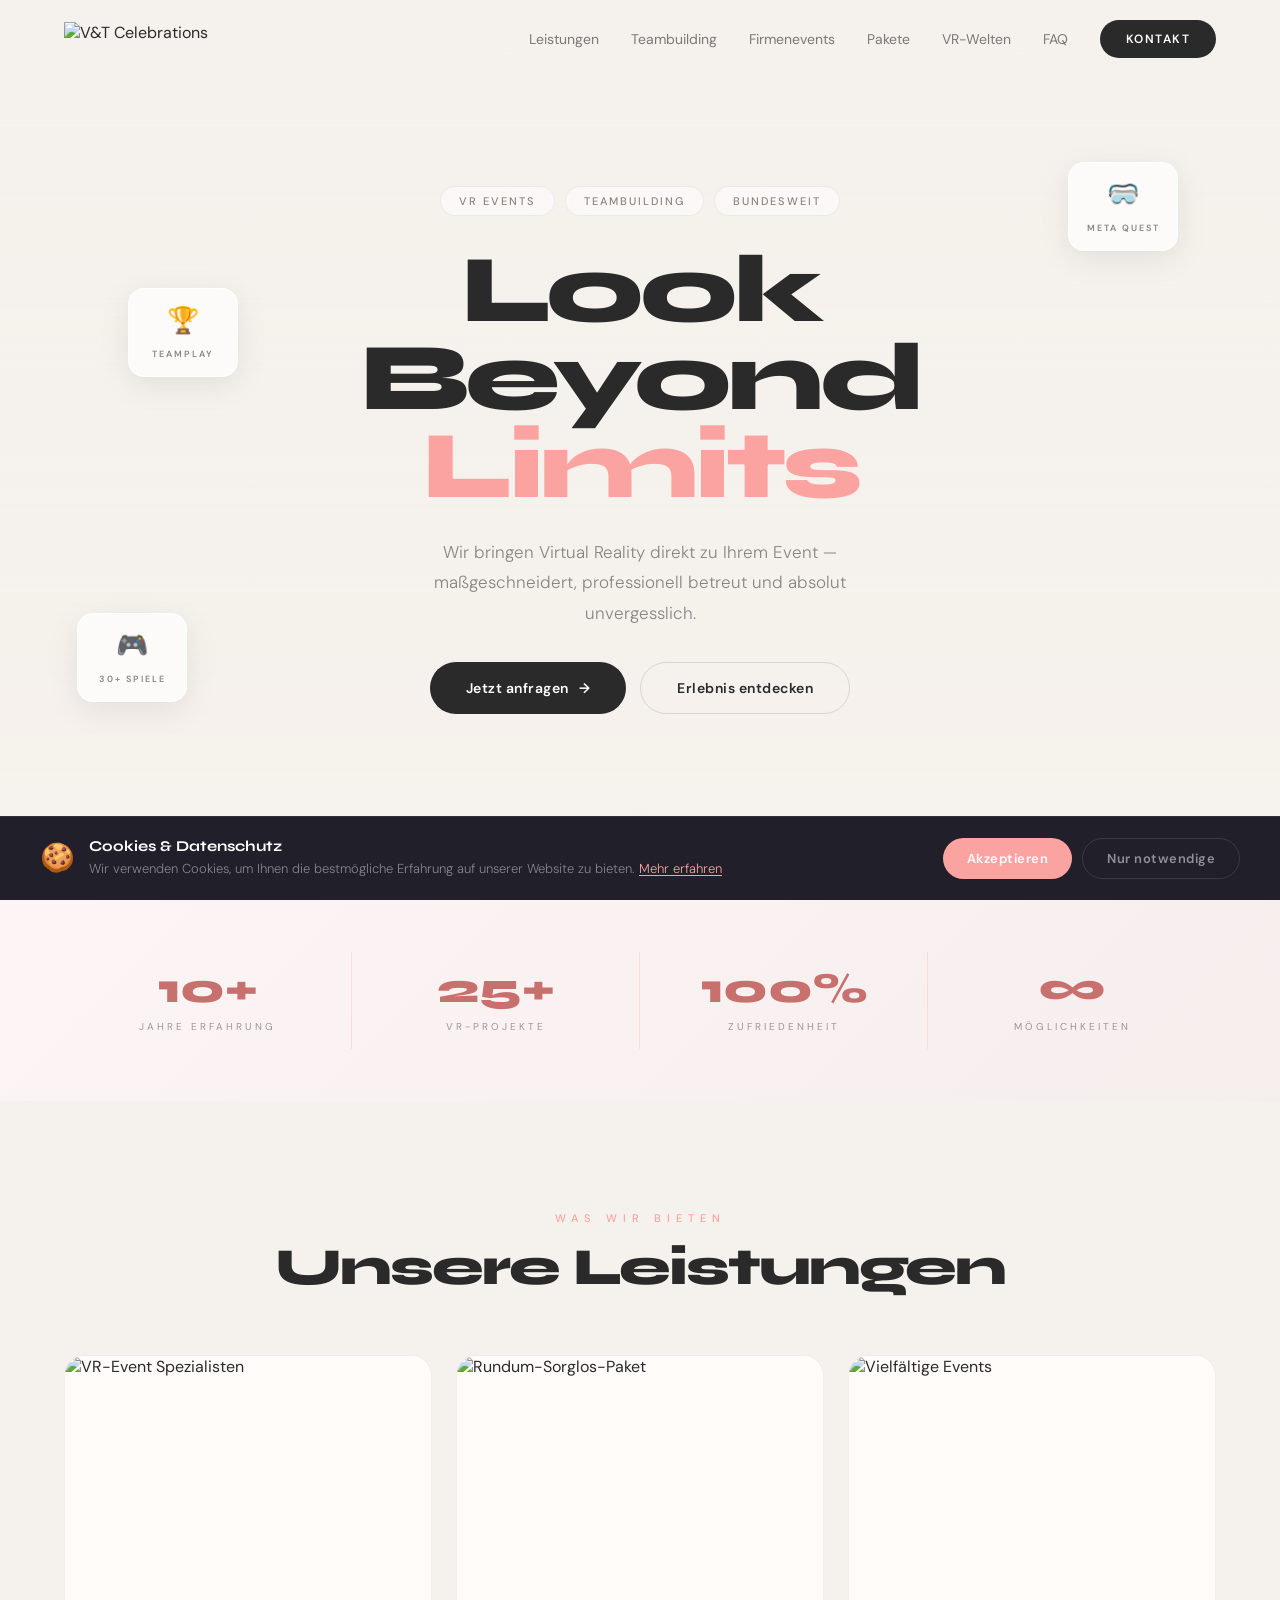
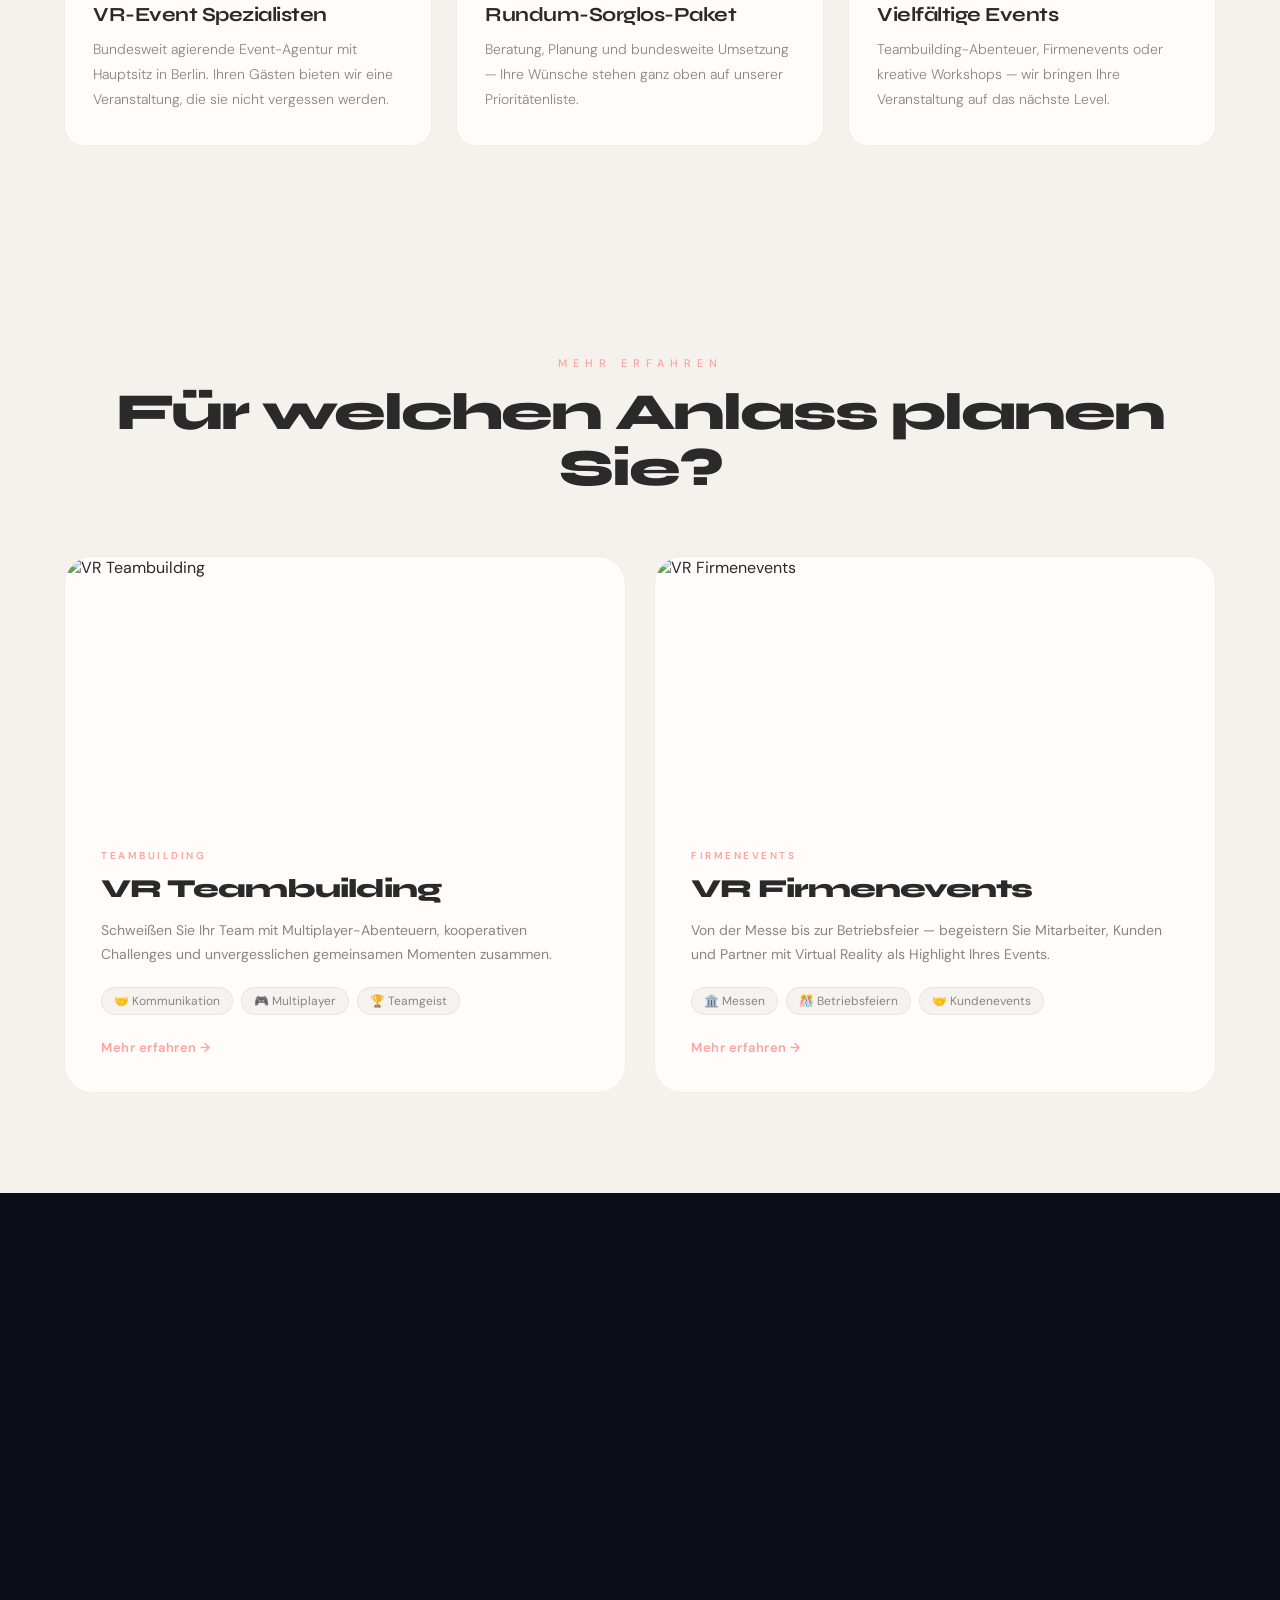
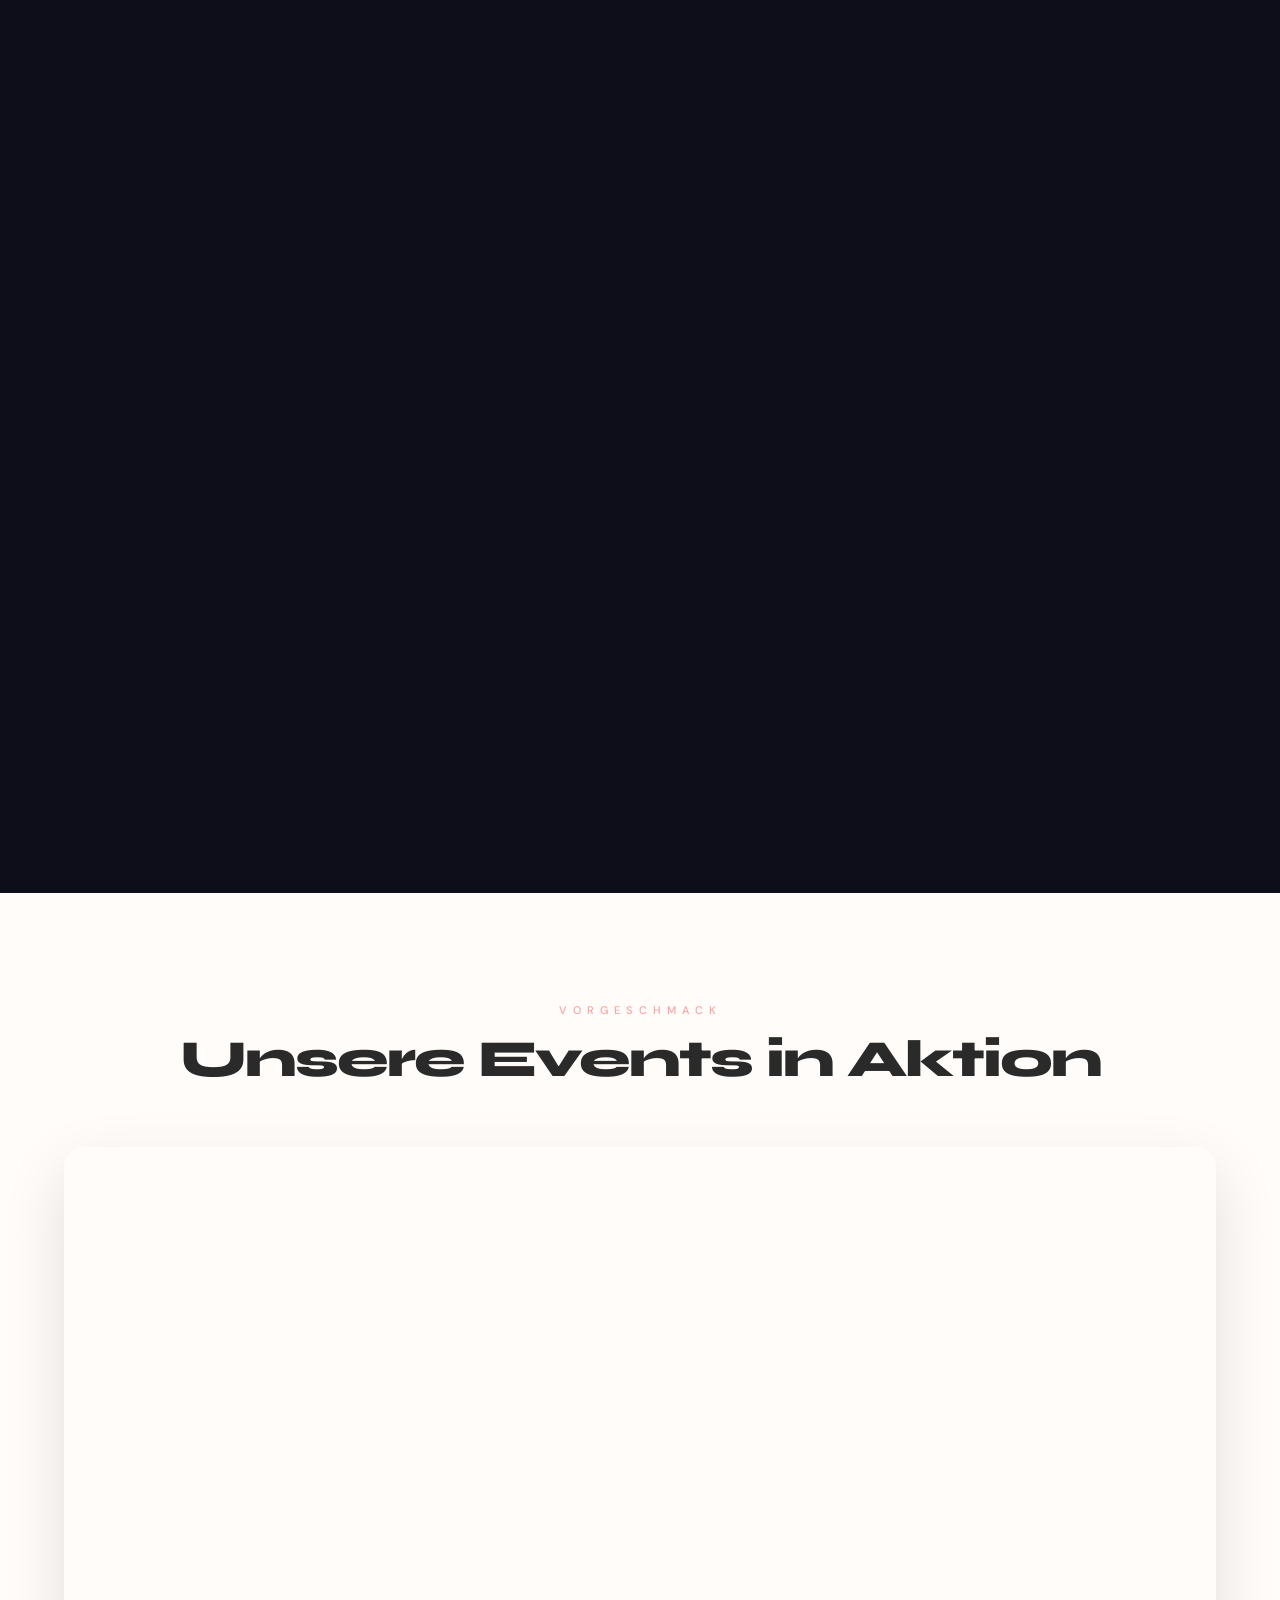
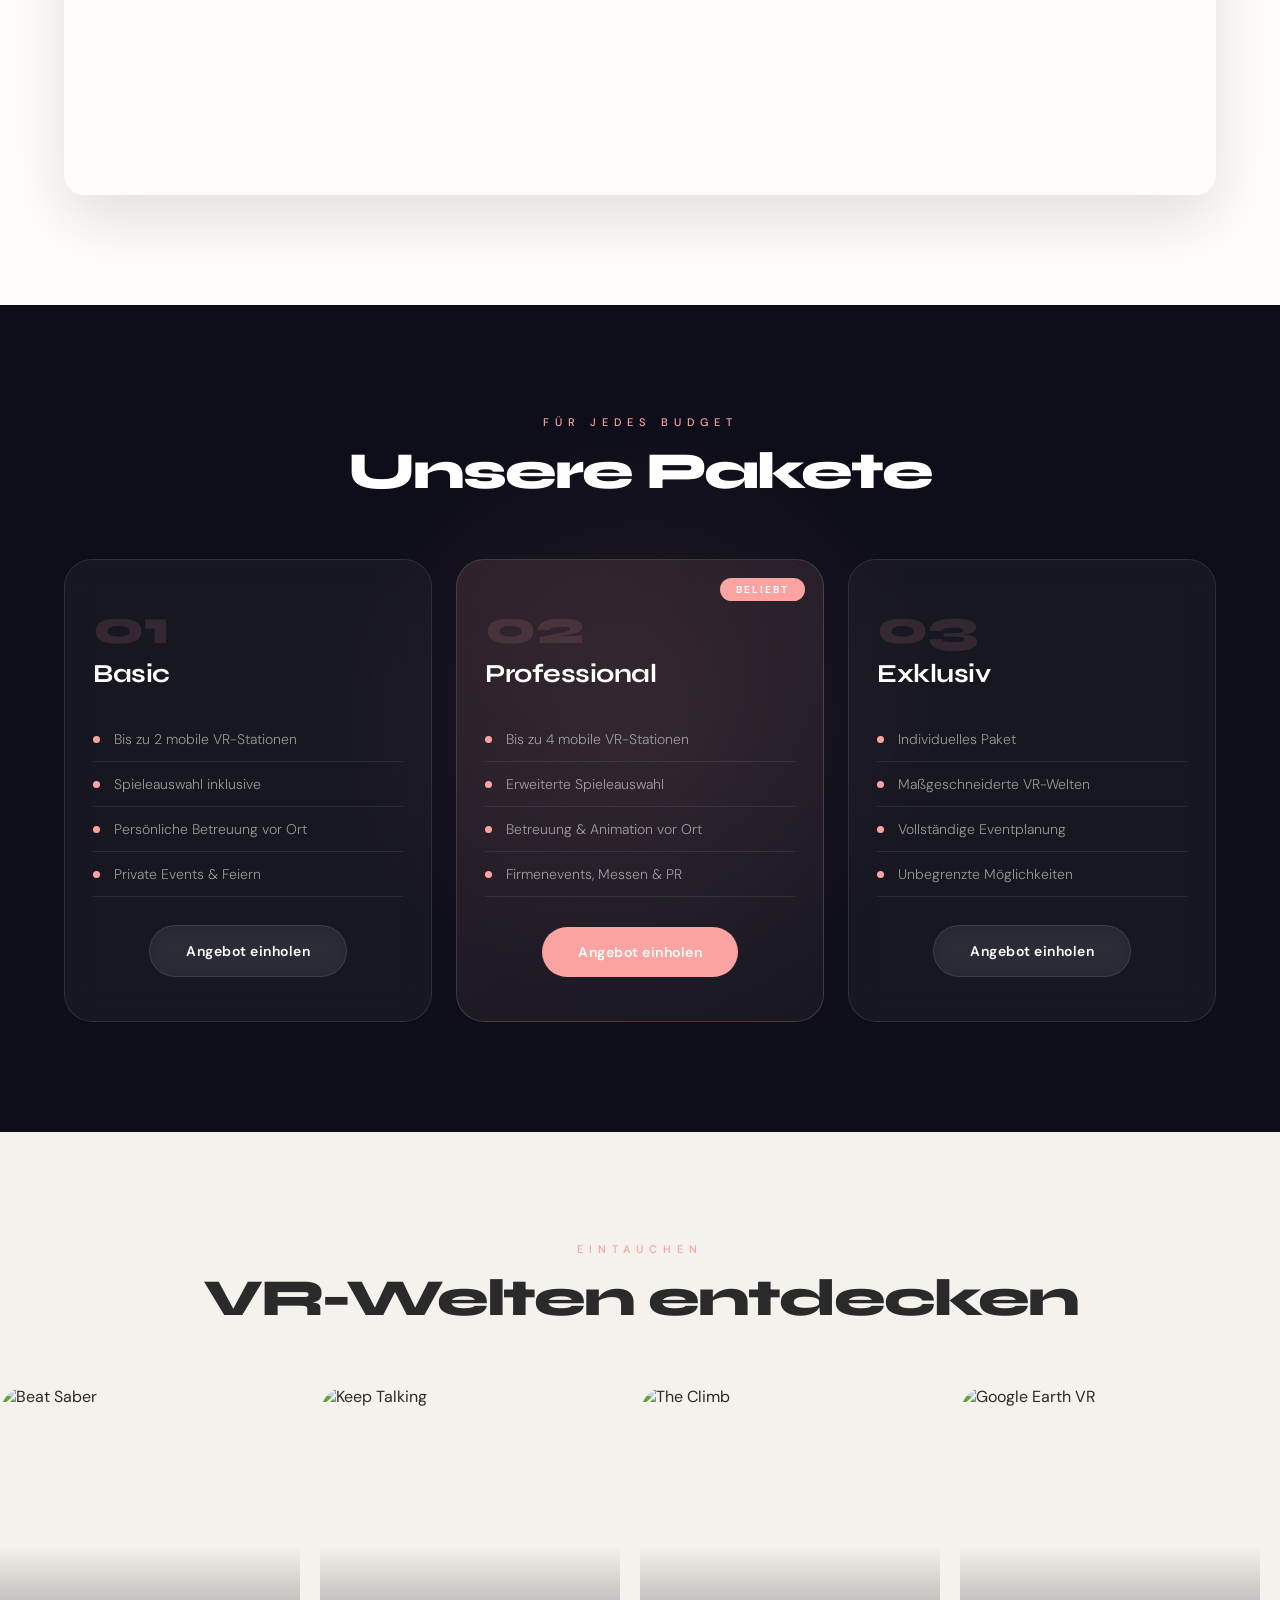
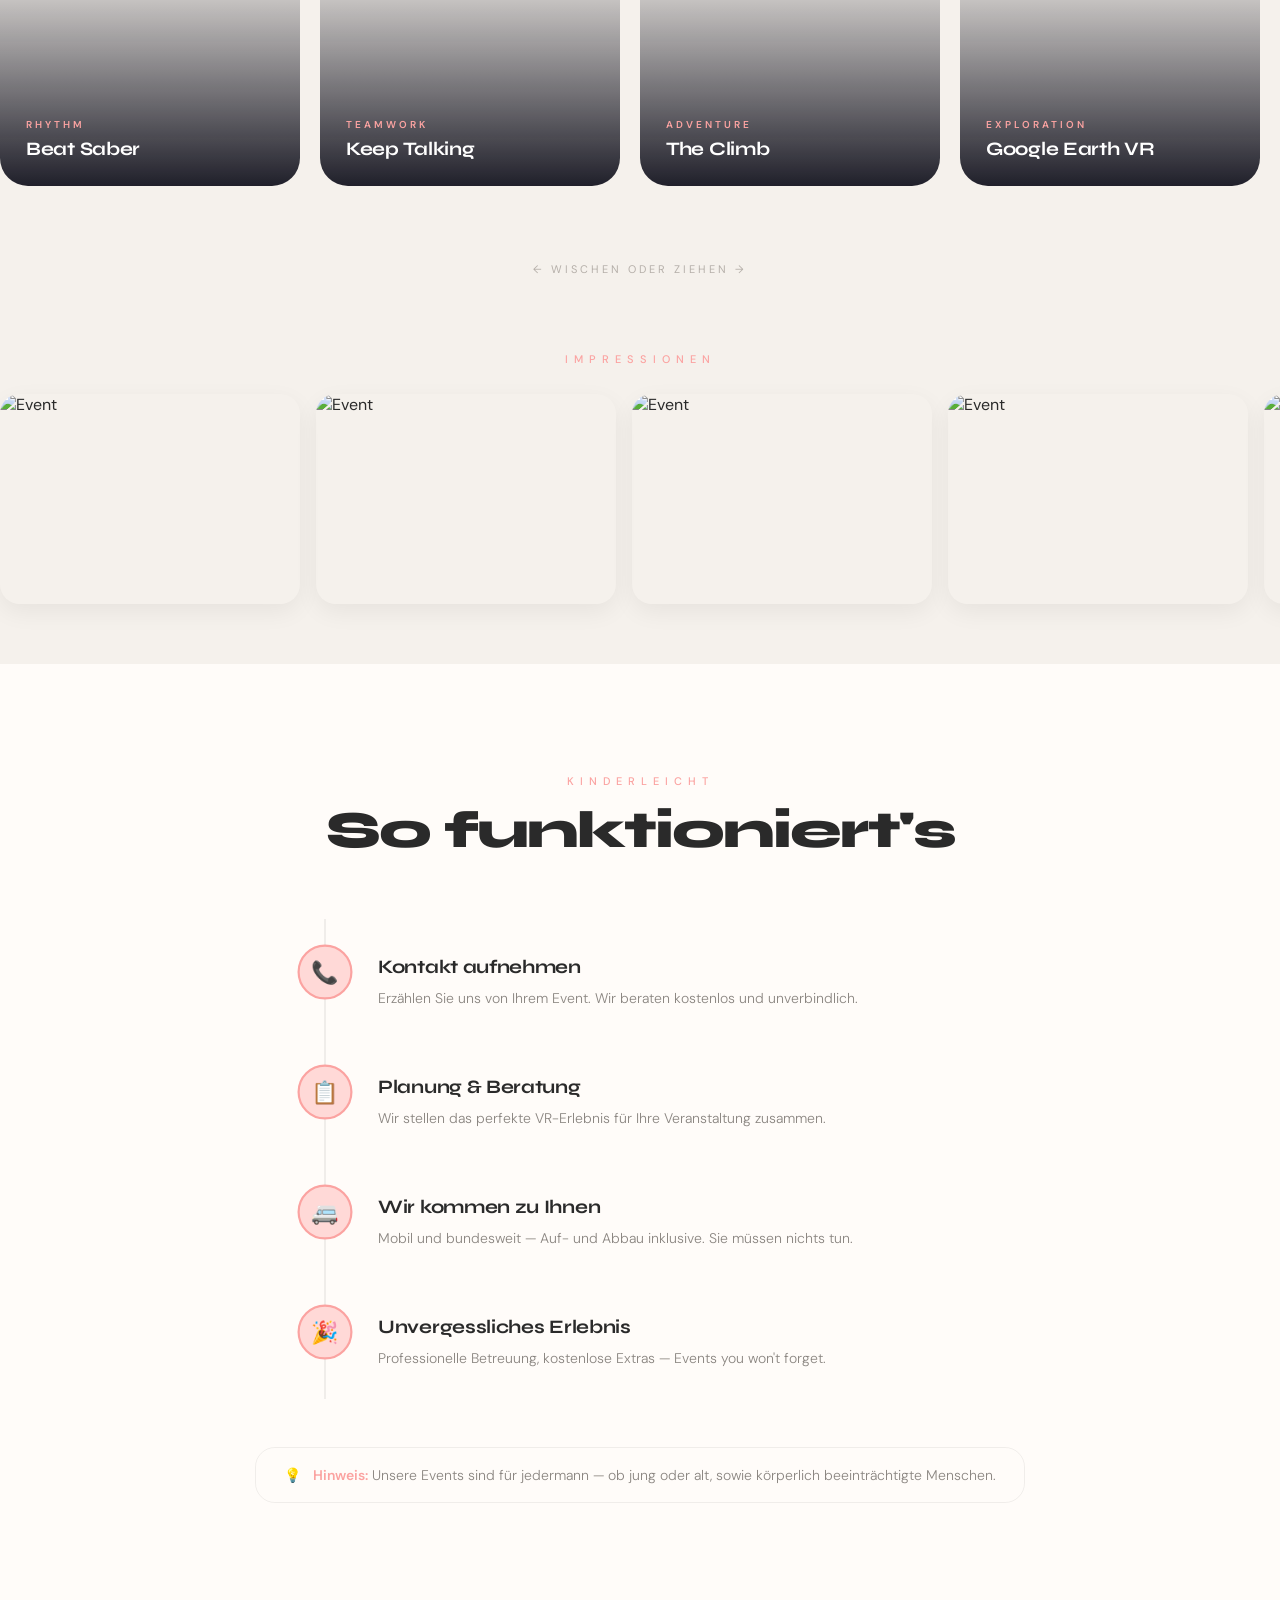
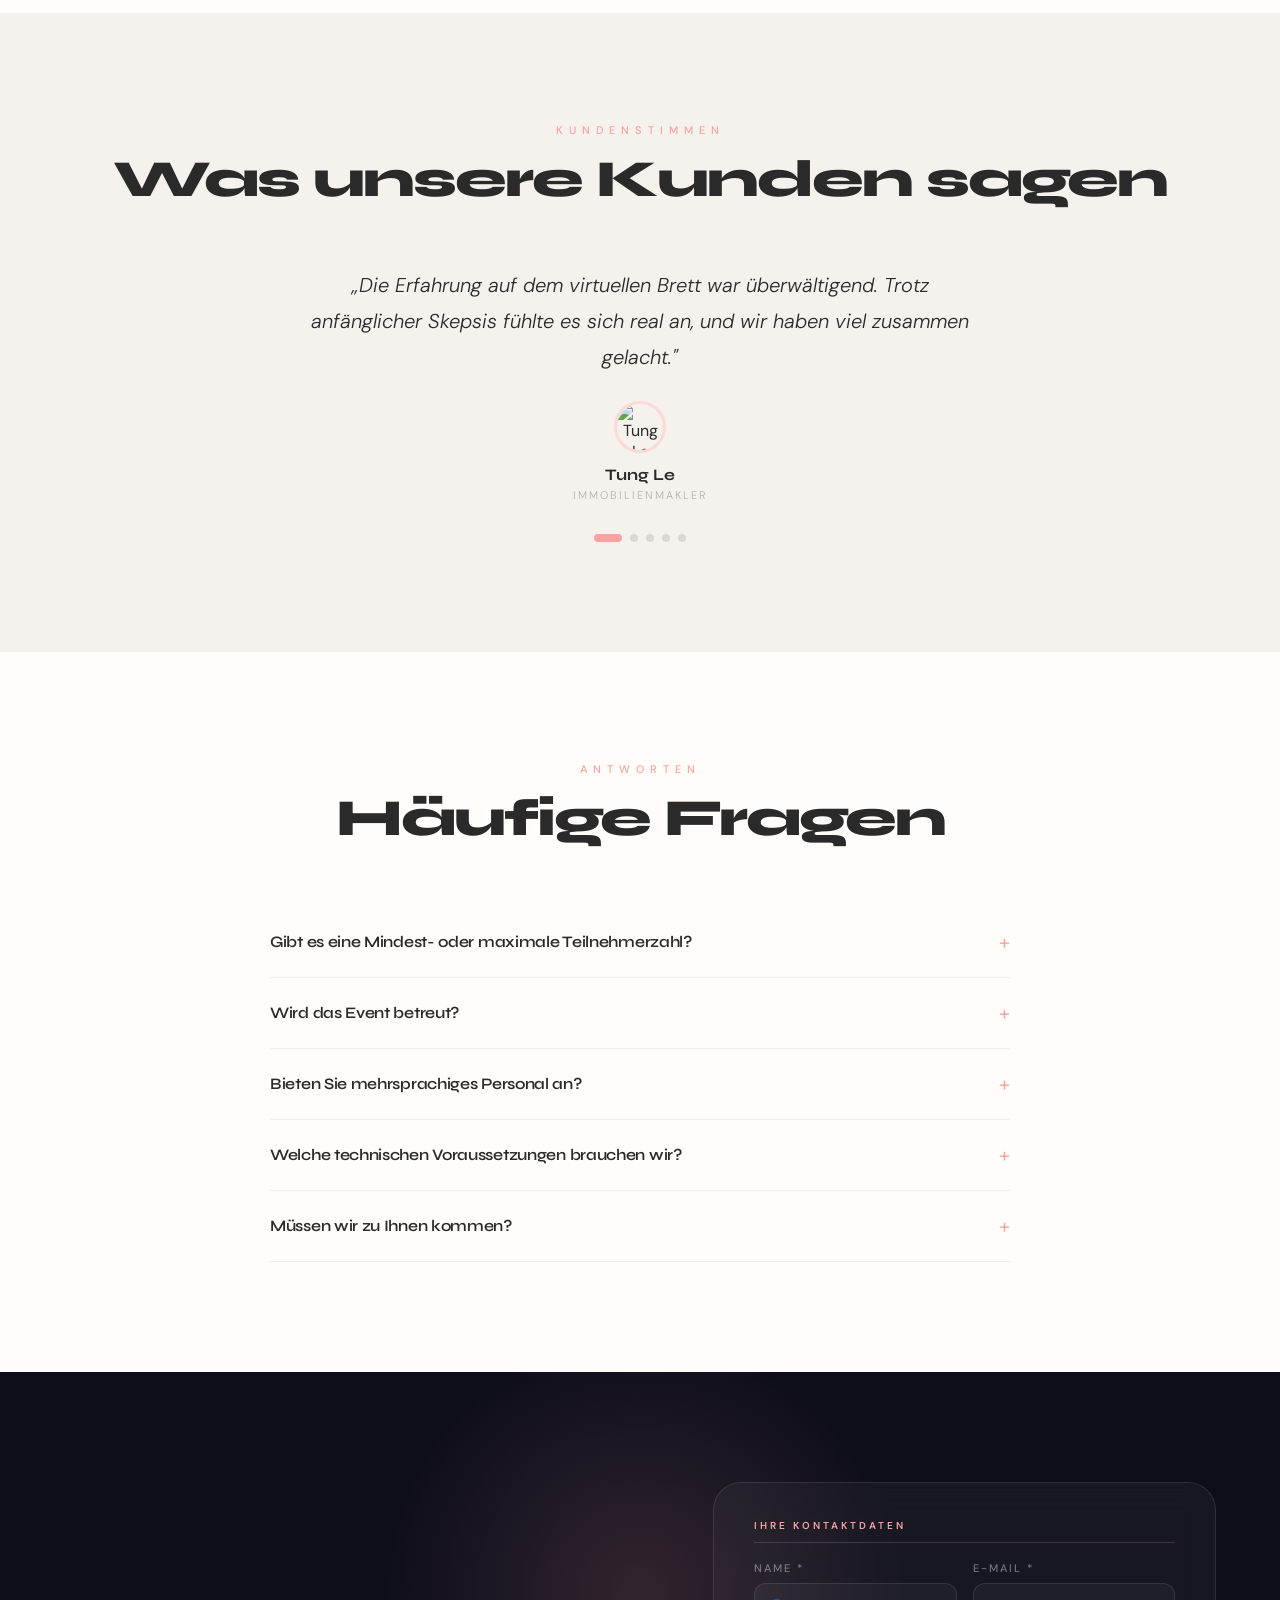
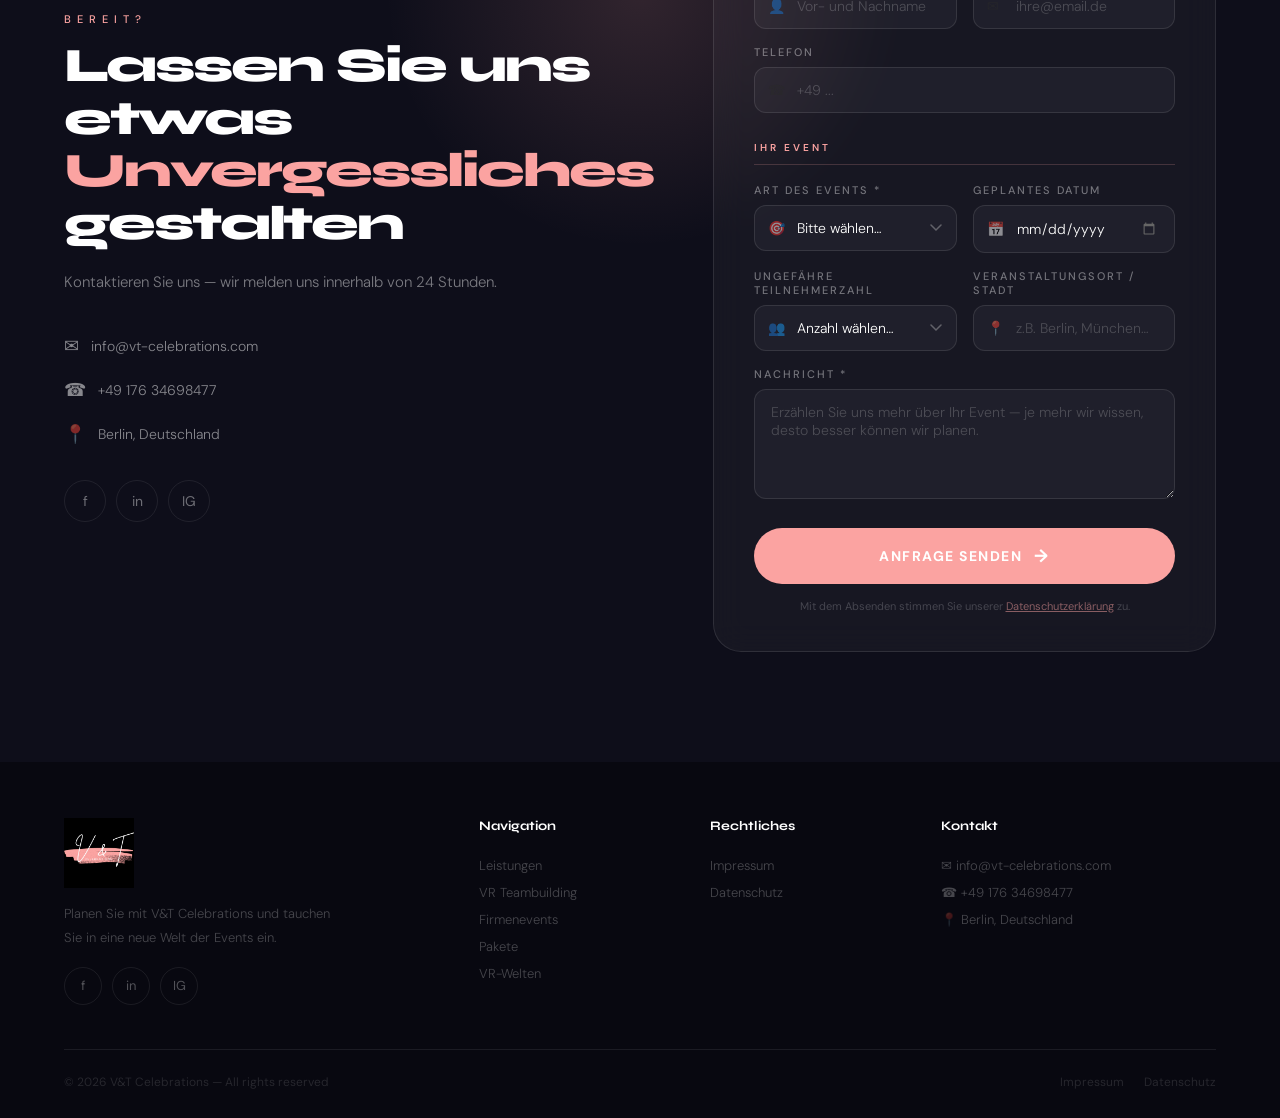
==== commit 20b012f2: "updates" ====
--- a/index.html
+++ b/index.html
@@ -22,10 +22,9 @@
   <meta name="twitter:image" content="https://cdn.prod.website-files.com/63976c17ec9f4cca3714ed08/6432e4a46b91981625c5ca3d_Hero1blur2.png">
 
   <title>V&T Celebrations — VR Events & Teambuilding bundesweit</title>
-  <!-- Favicon: hell = schwarze Schrift, dunkel = weiße Schrift -->
-  <link rel="icon" href="media/images/favicon-light.png" media="(prefers-color-scheme: light)">
-  <link rel="icon" href="media/images/favicon-dark.png" media="(prefers-color-scheme: dark)">
-  <link rel="apple-touch-icon" href="media/images/favicon-light.png">
+  <!-- Favicon: SVG mit automatischer dark/light-Anpassung -->
+  <link rel="icon" href="media/images/favicon.svg" type="image/svg+xml">
+  <link rel="apple-touch-icon" href="media/images/logo-vt.png">
   <link rel="stylesheet" href="css/styles.css">
 
   <!-- Structured Data -->
@@ -150,6 +149,53 @@
     </div>
   </section>
 
+  <!-- ========== DEEP DIVE — Links zu Unterseiten ========== -->
+  <section class="deepdive">
+    <div class="container">
+      <div class="section-header reveal">
+        <span class="section-label">Mehr erfahren</span>
+        <h2 class="section-title">Für welchen Anlass planen Sie?</h2>
+      </div>
+      <div class="deepdive__grid">
+
+        <a href="vr-teambuilding.html" class="deepdive__card reveal">
+          <div class="deepdive__card-img">
+            <img src="https://cdn.prod.website-files.com/63976c17ec9f4cca3714ed08/665b4341b79e7a6119821f67_1232.webp" alt="VR Teambuilding" loading="lazy">
+          </div>
+          <div class="deepdive__card-body">
+            <span class="deepdive__card-tag">Teambuilding</span>
+            <h3 class="deepdive__card-title">VR Teambuilding</h3>
+            <p class="deepdive__card-text">Schweißen Sie Ihr Team mit Multiplayer-Abenteuern, kooperativen Challenges und unvergesslichen gemeinsamen Momenten zusammen.</p>
+            <div class="deepdive__card-pills">
+              <span>🤝 Kommunikation</span>
+              <span>🎮 Multiplayer</span>
+              <span>🏆 Teamgeist</span>
+            </div>
+            <span class="deepdive__card-link">Mehr erfahren →</span>
+          </div>
+        </a>
+
+        <a href="firmenevents.html" class="deepdive__card reveal reveal-delay-1">
+          <div class="deepdive__card-img">
+            <img src="https://cdn.prod.website-files.com/63976c17ec9f4cca3714ed08/66083a0a1112c7b953a1b330_23.jpg" alt="VR Firmenevents" loading="lazy">
+          </div>
+          <div class="deepdive__card-body">
+            <span class="deepdive__card-tag">Firmenevents</span>
+            <h3 class="deepdive__card-title">VR Firmenevents</h3>
+            <p class="deepdive__card-text">Von der Messe bis zur Betriebsfeier — begeistern Sie Mitarbeiter, Kunden und Partner mit Virtual Reality als Highlight Ihres Events.</p>
+            <div class="deepdive__card-pills">
+              <span>🏛️ Messen</span>
+              <span>🎊 Betriebsfeiern</span>
+              <span>🤝 Kundenevents</span>
+            </div>
+            <span class="deepdive__card-link">Mehr erfahren →</span>
+          </div>
+        </a>
+
+      </div>
+    </div>
+  </section>
+
   <!-- ========== IMMERSIVE VR LENS EXPERIENCE ========== -->
   <section class="immersive" id="immersive">
     <div class="immersive__sticky">
@@ -400,17 +446,107 @@
           </div>
         </div>
         <div class="reveal reveal-delay-2">
-          <form id="contactForm" class="contact__form" action="https://formspree.io/f/xpzednrk" method="POST">
-            <input type="hidden" name="_subject" value="Neue Anfrage über vt-celebrations.com">
+          <form id="contactForm" class="contact__form" action="https://api.web3forms.com/submit" method="POST">
+            <!-- Web3Forms: Access Key eintragen nach Registrierung auf web3forms.com -->
+            <input type="hidden" name="access_key" value="62e8c0a5-748b-4306-b99e-6dc13079cc3d">
+            <input type="hidden" name="subject" value="Neue Anfrage — V&T Celebrations">
+            <input type="hidden" name="from_name" value="V&T Celebrations Website">
+            <input type="hidden" name="redirect" value="false">
+            <input type="checkbox" name="botcheck" style="display:none">
+
+            <!-- Schritt 1: Kontaktdaten -->
+            <div class="form__section-title">Ihre Kontaktdaten</div>
             <div class="form__row">
-              <div><label class="form__label" for="name">Name *</label><input class="form__input" type="text" id="name" name="name" placeholder="Ihr Name" required></div>
-              <div><label class="form__label" for="email">E-Mail *</label><input class="form__input" type="email" id="email" name="email" placeholder="ihre@email.de" required></div>
+              <div class="form__group">
+                <label class="form__label" for="name">Name *</label>
+                <div class="form__input-wrap">
+                  <span class="form__icon">👤</span>
+                  <input class="form__input form__input--icon" type="text" id="name" name="name" placeholder="Vor- und Nachname" required>
+                </div>
+              </div>
+              <div class="form__group">
+                <label class="form__label" for="email">E-Mail *</label>
+                <div class="form__input-wrap">
+                  <span class="form__icon">✉</span>
+                  <input class="form__input form__input--icon" type="email" id="email" name="email" placeholder="ihre@email.de" required>
+                </div>
+              </div>
             </div>
-            <div class="form__group"><label class="form__label" for="event">Art des Events</label><input class="form__input" type="text" id="event" name="event" placeholder="z.B. Firmenevent, Geburtstag, Messe..."></div>
-            <div class="form__group"><label class="form__label" for="message">Nachricht *</label><textarea class="form__textarea" id="message" name="message" placeholder="Erzählen Sie uns von Ihrem Event..." required></textarea></div>
-            <button type="submit" class="form__submit">Anfrage senden →</button>
+            <div class="form__group">
+              <label class="form__label" for="phone">Telefon</label>
+              <div class="form__input-wrap">
+                <span class="form__icon">☎</span>
+                <input class="form__input form__input--icon" type="tel" id="phone" name="phone" placeholder="+49 ...">
+              </div>
+            </div>
+
+            <!-- Schritt 2: Event-Details -->
+            <div class="form__section-title form__section-title--mt">Ihr Event</div>
+            <div class="form__row">
+              <div class="form__group">
+                <label class="form__label" for="event-type">Art des Events *</label>
+                <div class="form__input-wrap">
+                  <span class="form__icon">🎯</span>
+                  <select class="form__input form__input--icon form__select" id="event-type" name="event_type" required>
+                    <option value="" disabled selected>Bitte wählen…</option>
+                    <option value="Firmenevent">Firmenevent</option>
+                    <option value="Teambuilding">Teambuilding</option>
+                    <option value="Messe / Kongress">Messe / Kongress</option>
+                    <option value="Betriebsfeier">Betriebsfeier (Weihnachten, Sommer…)</option>
+                    <option value="Geburtstag / Privatfeier">Geburtstag / Privatfeier</option>
+                    <option value="Workshop">Workshop / Schulung</option>
+                    <option value="Sonstiges">Sonstiges</option>
+                  </select>
+                </div>
+              </div>
+              <div class="form__group">
+                <label class="form__label" for="event-date">Geplantes Datum</label>
+                <div class="form__input-wrap">
+                  <span class="form__icon">📅</span>
+                  <input class="form__input form__input--icon" type="date" id="event-date" name="event_date">
+                </div>
+              </div>
+            </div>
+            <div class="form__row">
+              <div class="form__group">
+                <label class="form__label" for="guests">Ungefähre Teilnehmerzahl</label>
+                <div class="form__input-wrap">
+                  <span class="form__icon">👥</span>
+                  <select class="form__input form__input--icon form__select" id="guests" name="guests">
+                    <option value="" disabled selected>Anzahl wählen…</option>
+                    <option value="bis 20">Bis 20 Personen</option>
+                    <option value="21–50">21 – 50 Personen</option>
+                    <option value="51–100">51 – 100 Personen</option>
+                    <option value="101–200">101 – 200 Personen</option>
+                    <option value="200+">Über 200 Personen</option>
+                  </select>
+                </div>
+              </div>
+              <div class="form__group">
+                <label class="form__label" for="location">Veranstaltungsort / Stadt</label>
+                <div class="form__input-wrap">
+                  <span class="form__icon">📍</span>
+                  <input class="form__input form__input--icon" type="text" id="location" name="location" placeholder="z.B. Berlin, München…">
+                </div>
+              </div>
+            </div>
+            <div class="form__group">
+              <label class="form__label" for="message">Nachricht *</label>
+              <textarea class="form__textarea" id="message" name="message" placeholder="Erzählen Sie uns mehr über Ihr Event — je mehr wir wissen, desto besser können wir planen." required></textarea>
+            </div>
+
+            <button type="submit" class="form__submit">
+              <span class="form__submit-text">Anfrage senden</span>
+              <span class="form__submit-arrow">→</span>
+            </button>
+            <p class="form__privacy">Mit dem Absenden stimmen Sie unserer <a href="datenschutz.html" target="_blank">Datenschutzerklärung</a> zu.</p>
           </form>
-          <div class="form__success"><div class="form__success-icon">🎉</div><div class="form__success-text">Vielen Dank! Wir melden uns innerhalb von 24 Stunden bei Ihnen.</div></div>
+          <div class="form__success">
+            <div class="form__success-icon">🎉</div>
+            <div class="form__success-title">Vielen Dank!</div>
+            <div class="form__success-text">Wir haben Ihre Anfrage erhalten und melden uns innerhalb von <strong>24 Stunden</strong> bei Ihnen.</div>
+            <a href="mailto:info@vt-celebrations.com" class="form__success-contact">✉ info@vt-celebrations.com</a>
+          </div>
         </div>
       </div>
     </div>
@@ -441,8 +577,8 @@
         </div>
         <div>
           <h4 class="footer__col-title">Rechtliches</h4>
-          <a href="https://www.vt-celebrations.com/impressum" class="footer__link">Impressum</a>
-          <a href="https://www.vt-celebrations.com/datenschutz" class="footer__link">Datenschutz</a>
+          <a href="impressum.html" class="footer__link">Impressum</a>
+          <a href="datenschutz.html" class="footer__link">Datenschutz</a>
         </div>
         <div>
           <h4 class="footer__col-title">Kontakt</h4>
@@ -454,8 +590,8 @@
       <div class="footer__bottom">
         <span class="footer__copy">© 2026 V&T Celebrations — All rights reserved</span>
         <div class="footer__legal">
-          <a href="https://www.vt-celebrations.com/impressum">Impressum</a>
-          <a href="https://www.vt-celebrations.com/datenschutz">Datenschutz</a>
+          <a href="impressum.html">Impressum</a>
+          <a href="datenschutz.html">Datenschutz</a>
         </div>
       </div>
     </div>
@@ -468,7 +604,7 @@
         <span class="cookie-banner__icon">🍪</span>
         <div>
           <strong>Cookies & Datenschutz</strong>
-          <p>Wir verwenden Cookies, um Ihnen die bestmögliche Erfahrung auf unserer Website zu bieten. <a href="https://www.vt-celebrations.com/datenschutz">Mehr erfahren</a></p>
+          <p>Wir verwenden Cookies, um Ihnen die bestmögliche Erfahrung auf unserer Website zu bieten. <a href="datenschutz.html">Mehr erfahren</a></p>
         </div>
       </div>
       <div class="cookie-banner__actions">
--- a/css/styles.css
+++ b/css/styles.css
@@ -514,39 +514,81 @@
 /* Form */
 .contact__form {
   background:rgba(255,255,255,.04); border:1px solid var(--glass-border);
-  border-radius:var(--radius-lg); padding:36px; backdrop-filter:blur(16px);
-}
-.form__row { display:grid; grid-template-columns:1fr 1fr; gap:16px; margin-bottom:16px; }
+  border-radius:var(--radius-lg); padding:36px 40px; backdrop-filter:blur(16px);
+}
+.form__section-title {
+  font-size:10px; font-weight:600; letter-spacing:3px; text-transform:uppercase;
+  color:var(--pink); margin-bottom:18px; padding-bottom:10px;
+  border-bottom:1px solid rgba(251,163,161,.2);
+}
+.form__section-title--mt { margin-top:28px; }
+.form__row { display:grid; grid-template-columns:1fr 1fr; gap:16px; }
 .form__group { margin-bottom:16px; }
 .form__label {
   display:block; font-size:11px; font-weight:500; letter-spacing:2px;
   text-transform:uppercase; color:rgba(255,255,255,.4); margin-bottom:8px;
 }
+.form__input-wrap { position:relative; }
+.form__icon {
+  position:absolute; left:14px; top:50%; transform:translateY(-50%);
+  font-size:14px; pointer-events:none; opacity:.5; line-height:1;
+}
 .form__input, .form__textarea {
-  width:100%; padding:14px 18px; border-radius:var(--radius-sm);
+  width:100%; padding:13px 16px; border-radius:var(--radius-sm);
   border:1px solid var(--glass-border); background:rgba(255,255,255,.04);
   color:var(--white); font-family:var(--font-body); font-size:14px; font-weight:300;
-  transition:border-color .3s, background .3s; outline:none;
-}
+  transition:border-color .3s, background .3s; outline:none; box-sizing:border-box;
+}
+.form__input--icon { padding-left:42px; }
 .form__input:focus, .form__textarea:focus {
-  border-color:var(--pink); background:rgba(255,255,255,.06);
+  border-color:var(--pink); background:rgba(255,255,255,.07);
 }
 .form__input::placeholder, .form__textarea::placeholder { color:rgba(255,255,255,.2); }
-.form__textarea { min-height:120px; resize:vertical; }
+.form__select {
+  appearance:none; -webkit-appearance:none; cursor:pointer;
+  background-image:url("data:image/svg+xml,%3Csvg xmlns='http://www.w3.org/2000/svg' width='12' height='8' viewBox='0 0 12 8'%3E%3Cpath d='M1 1l5 5 5-5' stroke='rgba(255,255,255,.3)' stroke-width='1.5' fill='none' stroke-linecap='round'/%3E%3C/svg%3E");
+  background-repeat:no-repeat; background-position:right 14px center;
+  padding-right:36px;
+}
+.form__select option { background:#1a1a2e; color:#fff; }
+.form__textarea { min-height:110px; resize:vertical; }
 .form__submit {
-  width:100%; padding:16px; border-radius:var(--radius-full);
+  width:100%; padding:16px 24px; border-radius:var(--radius-full);
   background:var(--pink); color:var(--white); font-size:14px;
-  font-weight:700; letter-spacing:1px; text-transform:uppercase;
+  font-weight:700; letter-spacing:1.5px; text-transform:uppercase;
   cursor:pointer; border:none; transition:all .4s var(--ease);
-  position:relative; overflow:hidden;
+  display:flex; align-items:center; justify-content:center; gap:12px;
+  margin-top:24px;
 }
 .form__submit:hover { transform:translateY(-2px); box-shadow:var(--shadow-pink); }
+.form__submit:disabled { opacity:.6; cursor:not-allowed; transform:none; }
+.form__submit-arrow { font-size:18px; transition:transform .3s; }
+.form__submit:hover .form__submit-arrow { transform:translateX(4px); }
+.form__privacy {
+  text-align:center; font-size:11px; color:rgba(255,255,255,.2);
+  margin-top:14px; line-height:1.6;
+}
+.form__privacy a { color:rgba(251,163,161,.5); text-decoration:underline; }
 .form__success {
-  display:none; text-align:center; padding:40px 20px;
+  display:none; text-align:center; padding:60px 20px;
 }
 .form__success.show { display:block; }
-.form__success-icon { font-size:48px; margin-bottom:16px; }
-.form__success-text { font-size:16px; color:rgba(255,255,255,.7); font-weight:300; }
+.form__success-icon { font-size:52px; margin-bottom:20px; }
+.form__success-title {
+  font-family:var(--font-display); font-size:28px; font-weight:800;
+  color:var(--white); margin-bottom:12px;
+}
+.form__success-text { font-size:15px; color:rgba(255,255,255,.55); font-weight:300; line-height:1.7; margin-bottom:24px; }
+.form__success-contact {
+  display:inline-flex; align-items:center; gap:8px;
+  font-size:13px; color:var(--pink); text-decoration:none;
+  border:1px solid rgba(251,163,161,.3); border-radius:var(--radius-full);
+  padding:10px 20px; transition:all .3s;
+}
+.form__success-contact:hover { background:rgba(251,163,161,.1); }
+
+/* date input color fix */
+input[type="date"]::-webkit-calendar-picker-indicator { filter:invert(.4); cursor:pointer; }
 
 /* ============================================
    FOOTER
@@ -611,7 +653,8 @@
   .services__grid, .packages__grid { grid-template-columns:1fr; }
   .game-card { flex:0 0 240px; }
 
-  .services,.packages,.games,.process,.testimonials,.faq,.contact { padding:80px 0; }
+  .services,.packages,.games,.process,.testimonials,.faq,.contact,.deepdive { padding:80px 0; }
+  .deepdive__grid { grid-template-columns:1fr; }
   .games { padding:80px 0 0; }
   .section-header { margin-bottom:40px; }
 
@@ -651,6 +694,44 @@
 }
 
 /* ============================================
+   DEEP DIVE — Unterseiten-Cards
+   ============================================ */
+.deepdive { padding:100px 0; background:var(--bg); }
+.deepdive__grid { display:grid; grid-template-columns:1fr 1fr; gap:28px; margin-top:0; }
+.deepdive__card {
+  display:flex; flex-direction:column;
+  background:var(--bg-alt); border:1px solid var(--border);
+  border-radius:var(--radius-lg); overflow:hidden;
+  text-decoration:none; color:inherit;
+  transition:transform .5s var(--ease), box-shadow .5s var(--ease);
+}
+.deepdive__card:hover { transform:translateY(-8px); box-shadow:0 28px 64px rgba(0,0,0,.1); }
+.deepdive__card-img { overflow:hidden; height:260px; }
+.deepdive__card-img img { width:100%; height:100%; object-fit:cover; transition:transform .6s var(--ease); }
+.deepdive__card:hover .deepdive__card-img img { transform:scale(1.06); }
+.deepdive__card-body { padding:32px 36px 36px; flex:1; display:flex; flex-direction:column; }
+.deepdive__card-tag {
+  display:inline-block; font-size:10px; font-weight:600; letter-spacing:2.5px;
+  text-transform:uppercase; color:var(--pink); margin-bottom:12px;
+}
+.deepdive__card-title {
+  font-family:var(--font-display); font-size:26px; font-weight:800;
+  color:var(--text); letter-spacing:-1px; margin-bottom:14px; line-height:1.15;
+}
+.deepdive__card-text { font-size:14px; color:var(--text-light); line-height:1.75; margin-bottom:20px; flex:1; }
+.deepdive__card-pills { display:flex; flex-wrap:wrap; gap:8px; margin-bottom:24px; }
+.deepdive__card-pills span {
+  font-size:12px; color:var(--text-light); background:rgba(0,0,0,.04);
+  border:1px solid var(--border); border-radius:var(--radius-full);
+  padding:5px 12px;
+}
+.deepdive__card-link {
+  font-size:13px; font-weight:600; color:var(--pink);
+  letter-spacing:.5px; transition:gap .3s;
+}
+.deepdive__card:hover .deepdive__card-link { text-decoration:underline; }
+
+/* ============================================
    VIDEO SHOWCASE GRID
    ============================================ */
 .video-showcase { padding:110px 0; background:var(--bg-alt); }
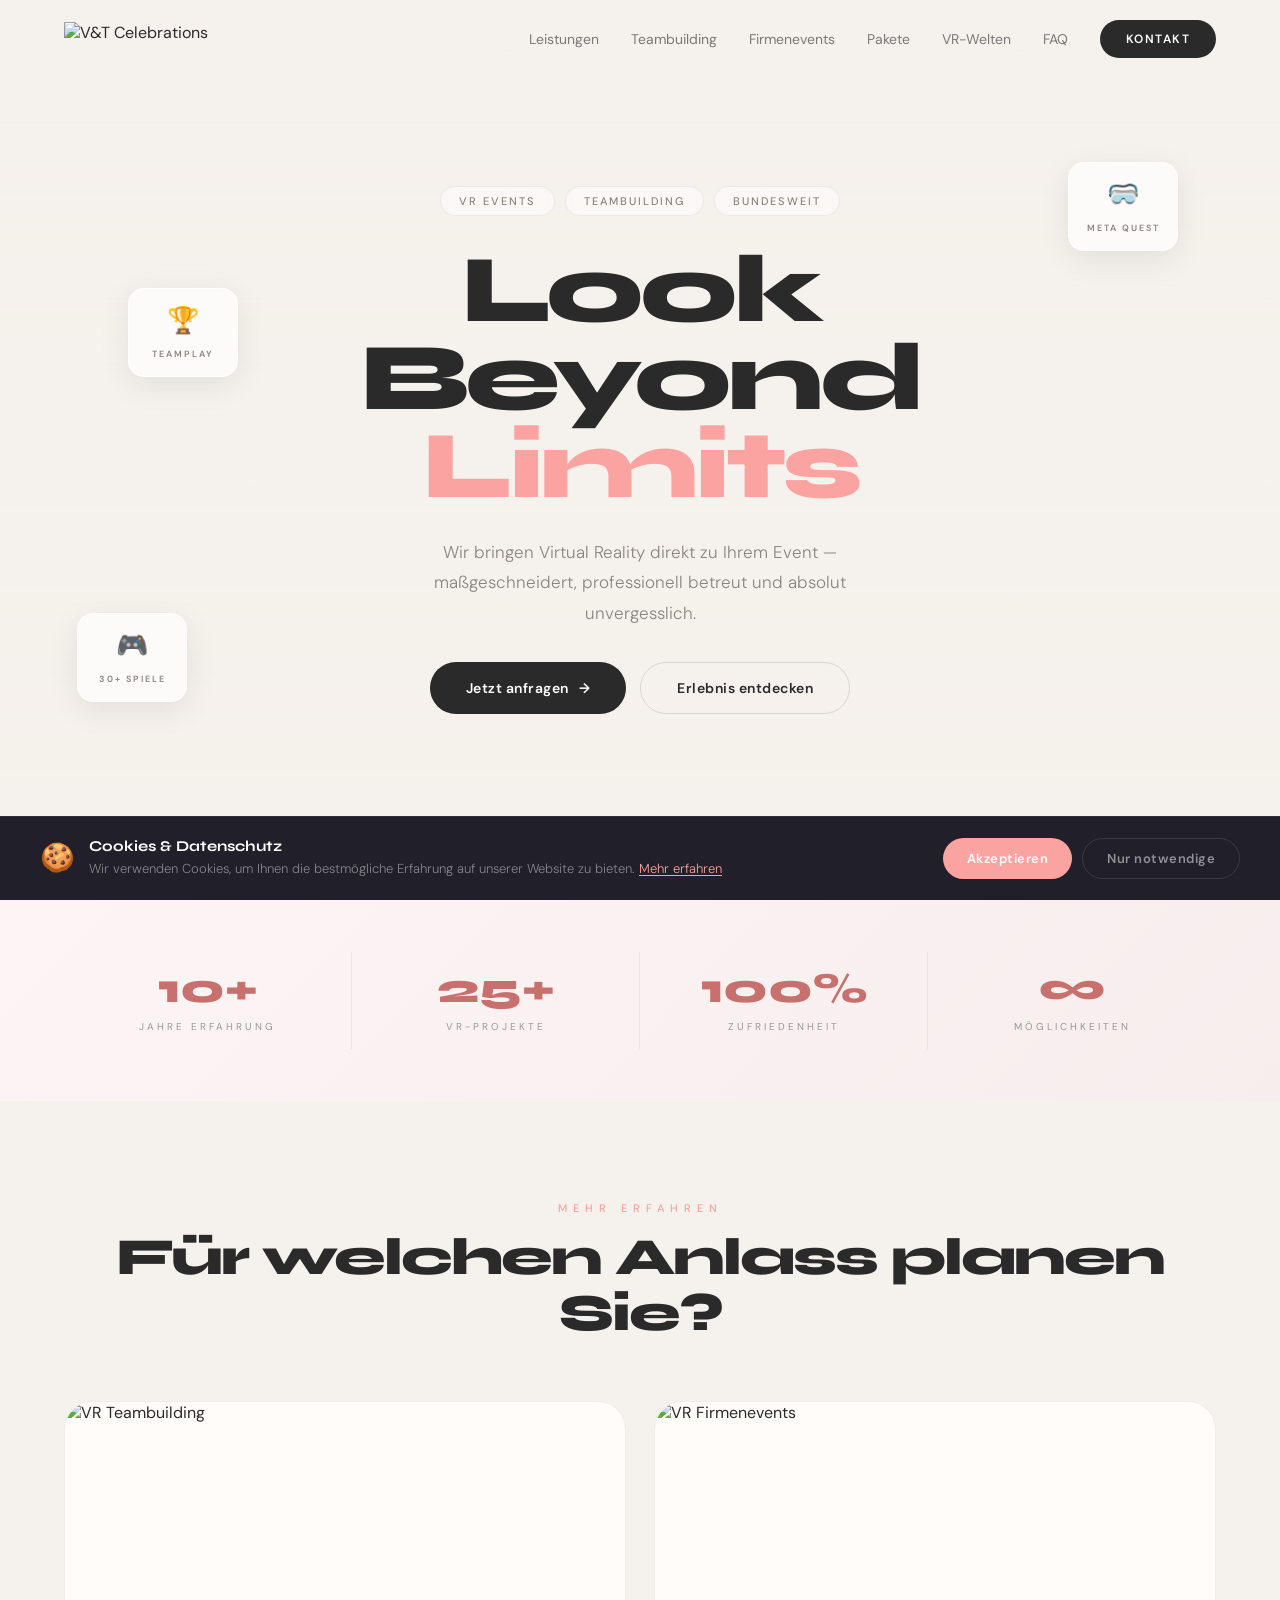
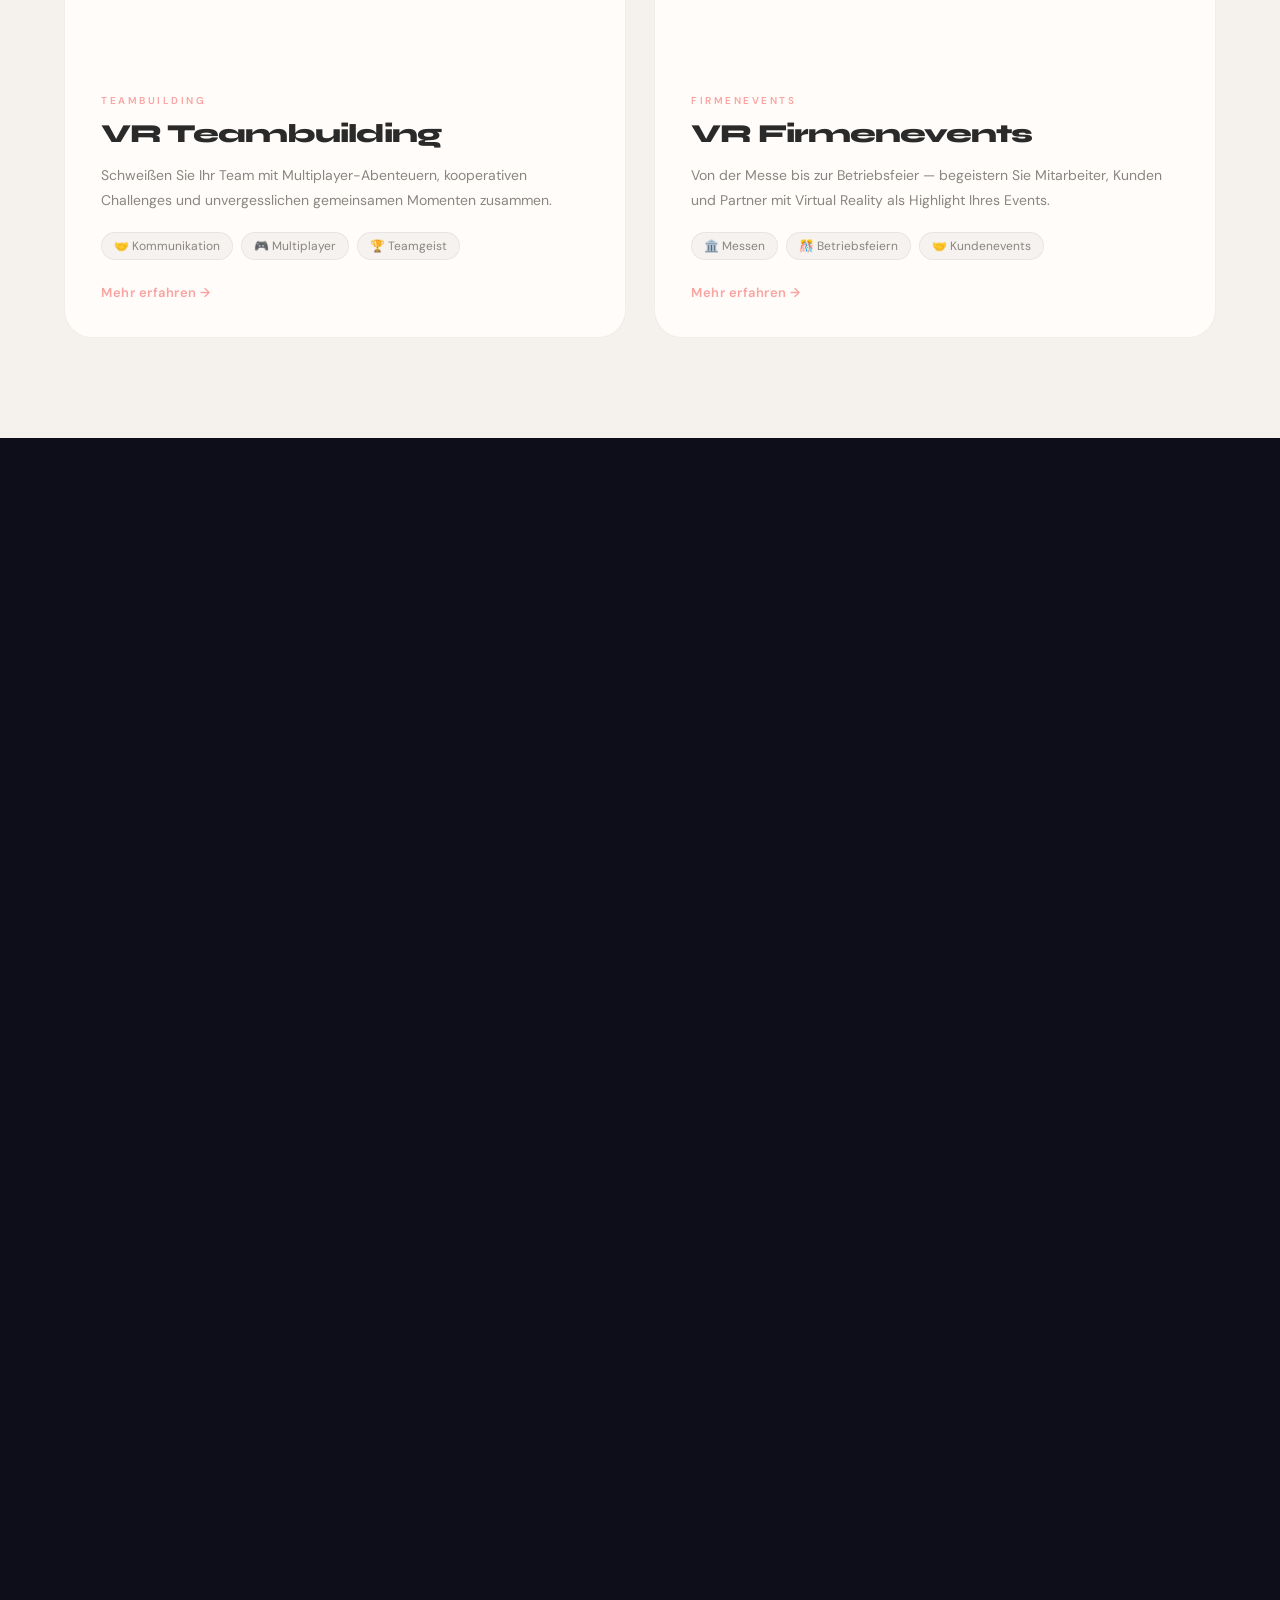
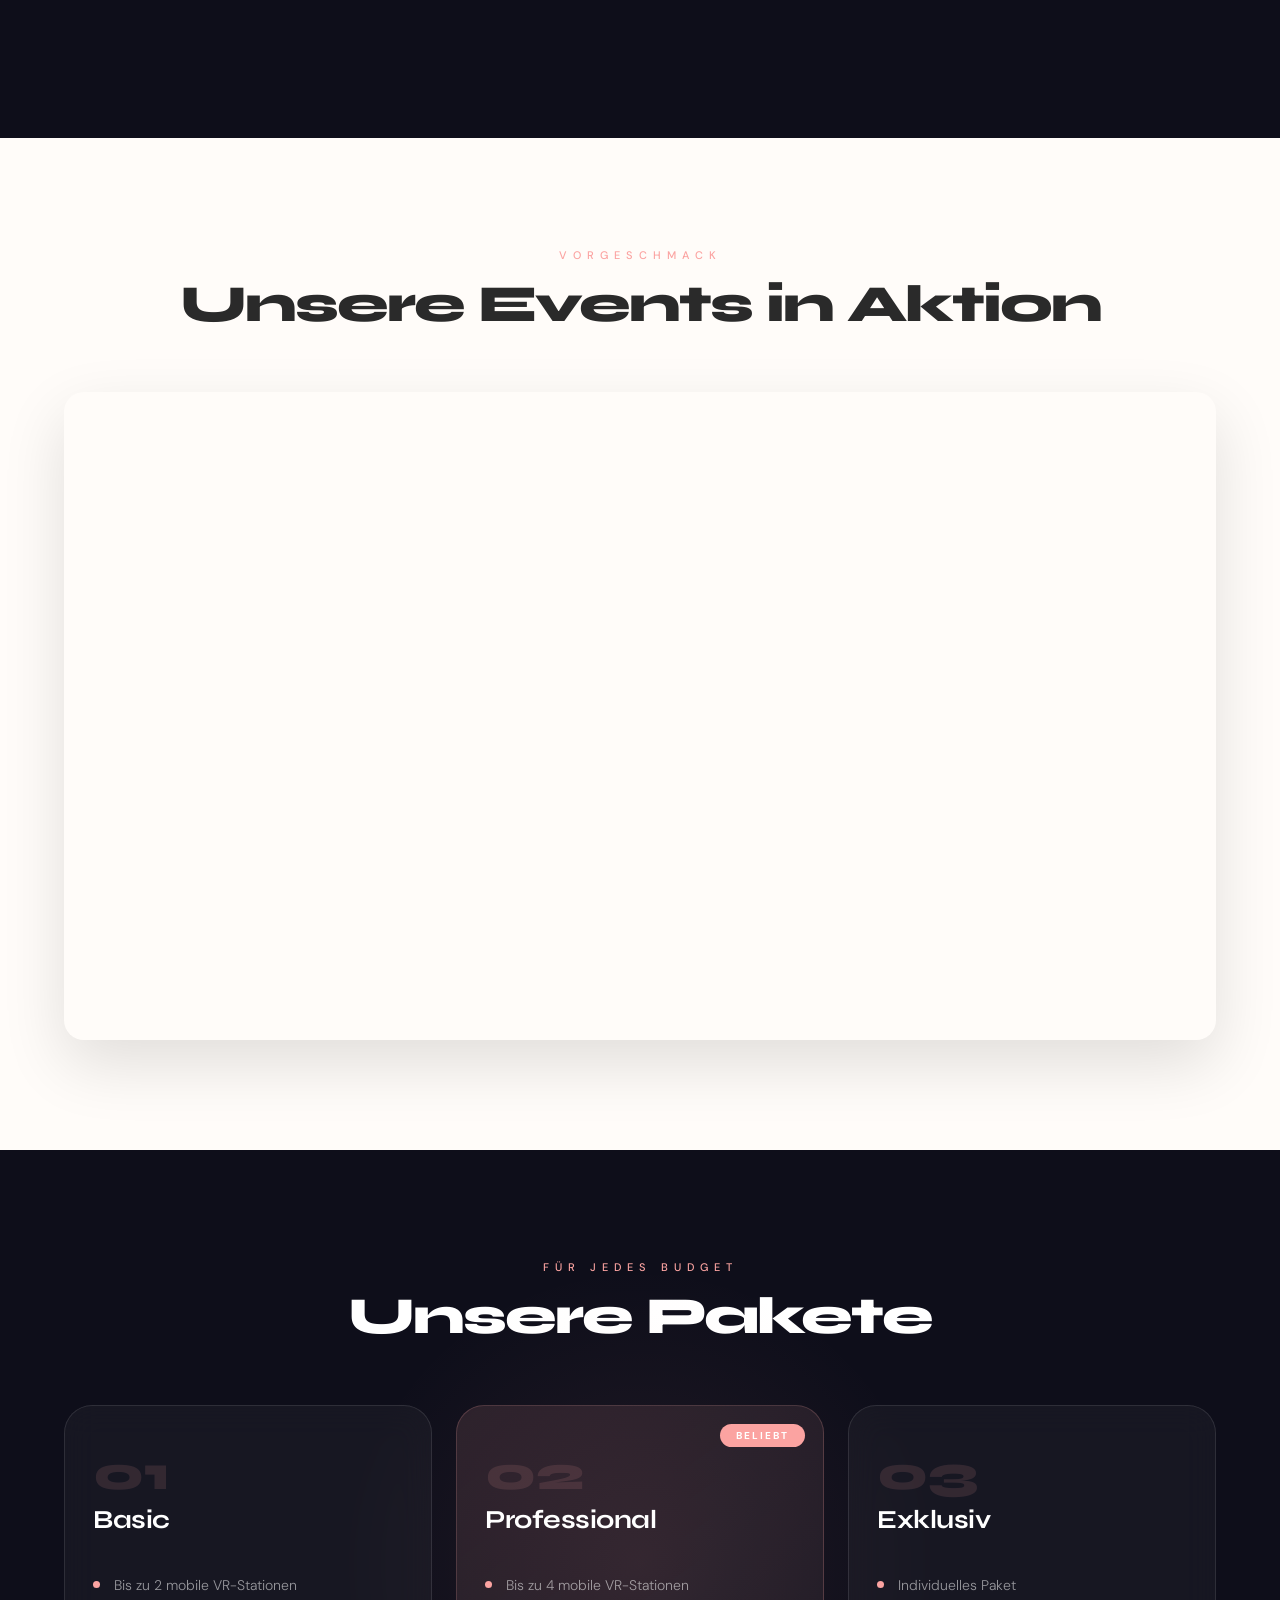
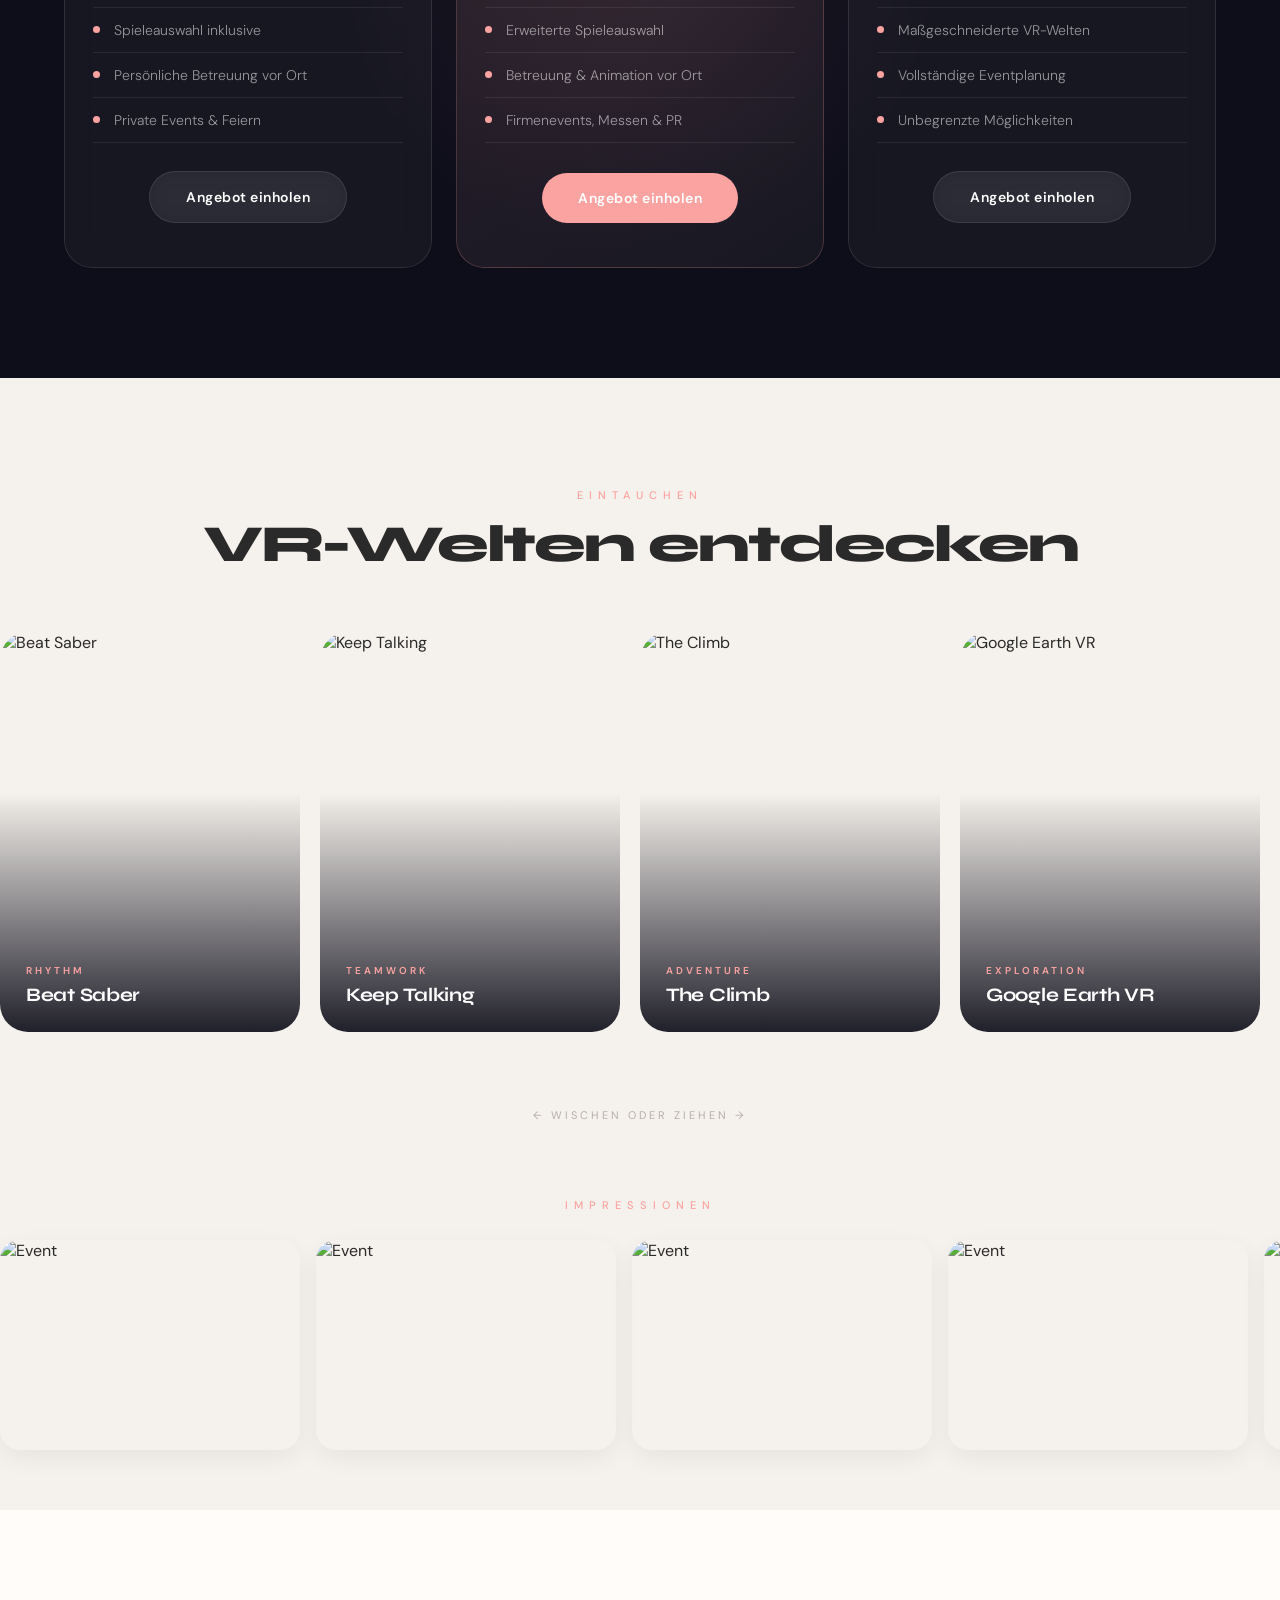
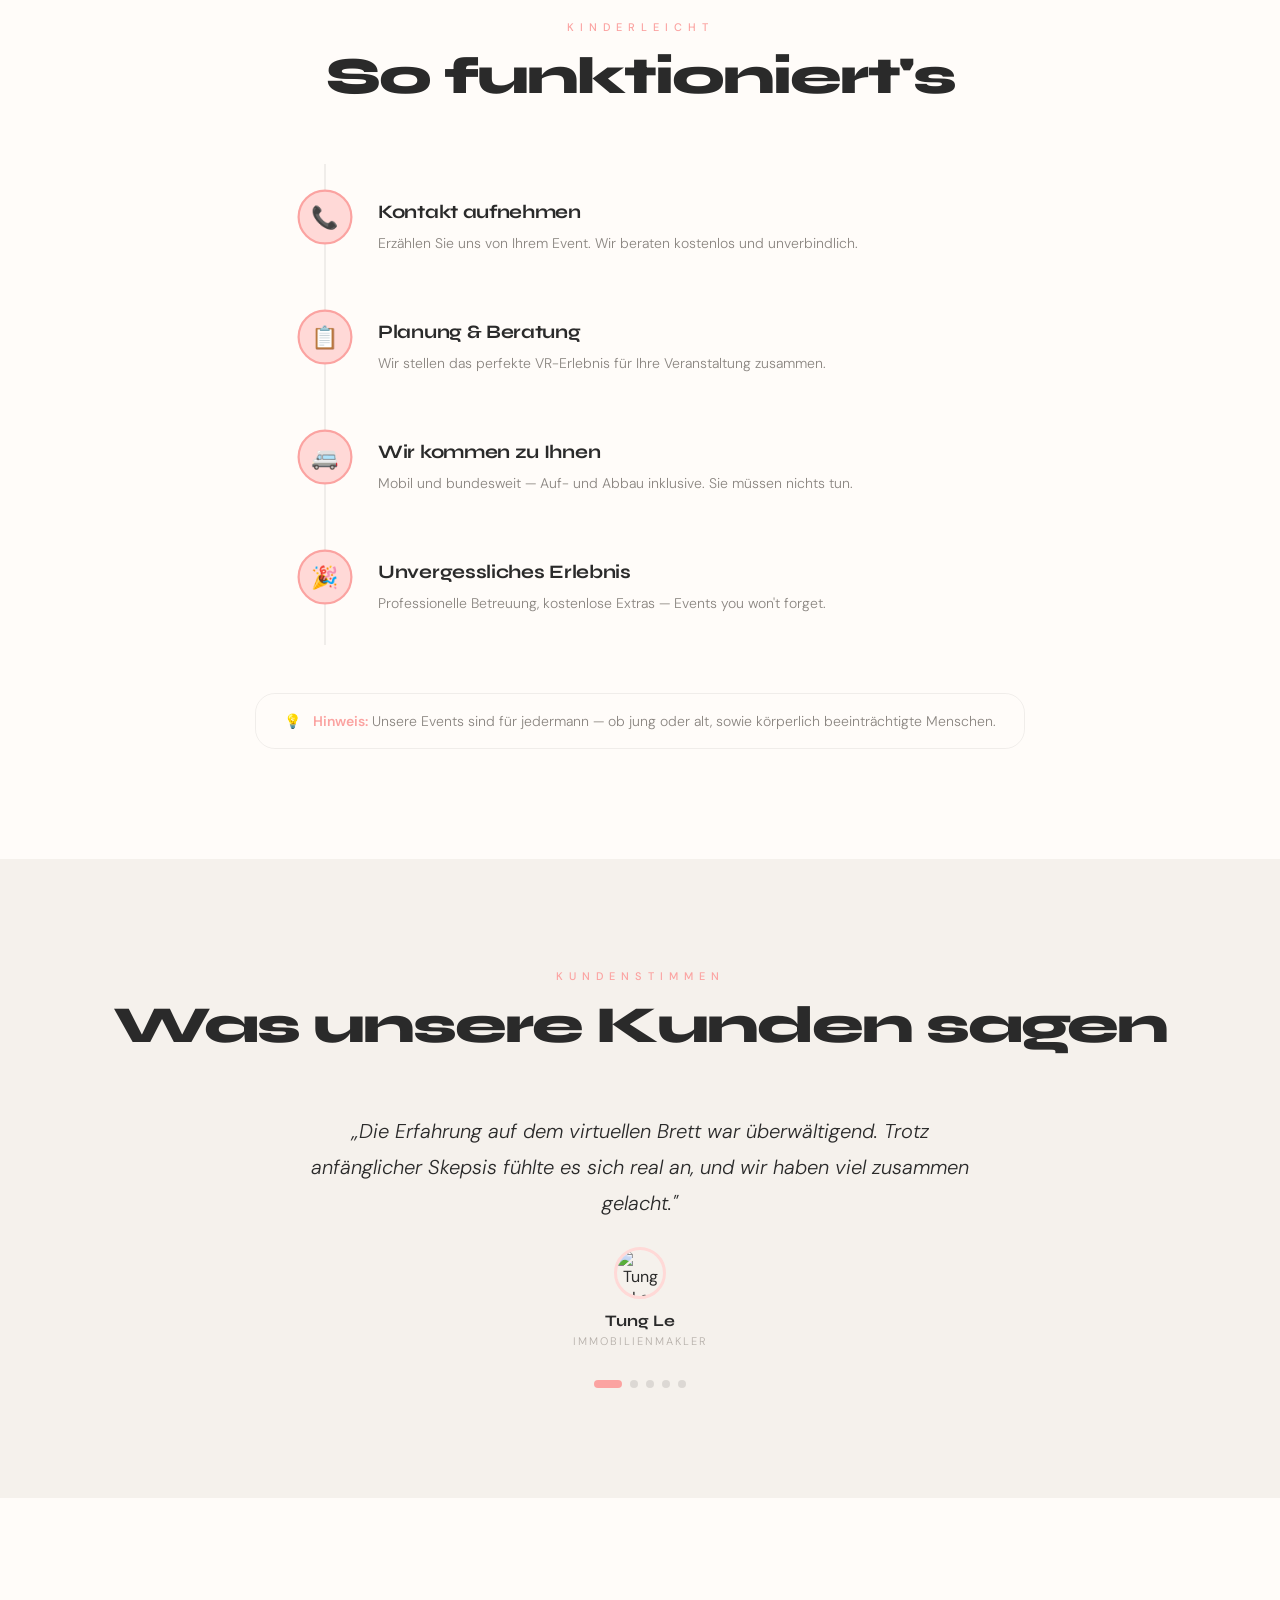
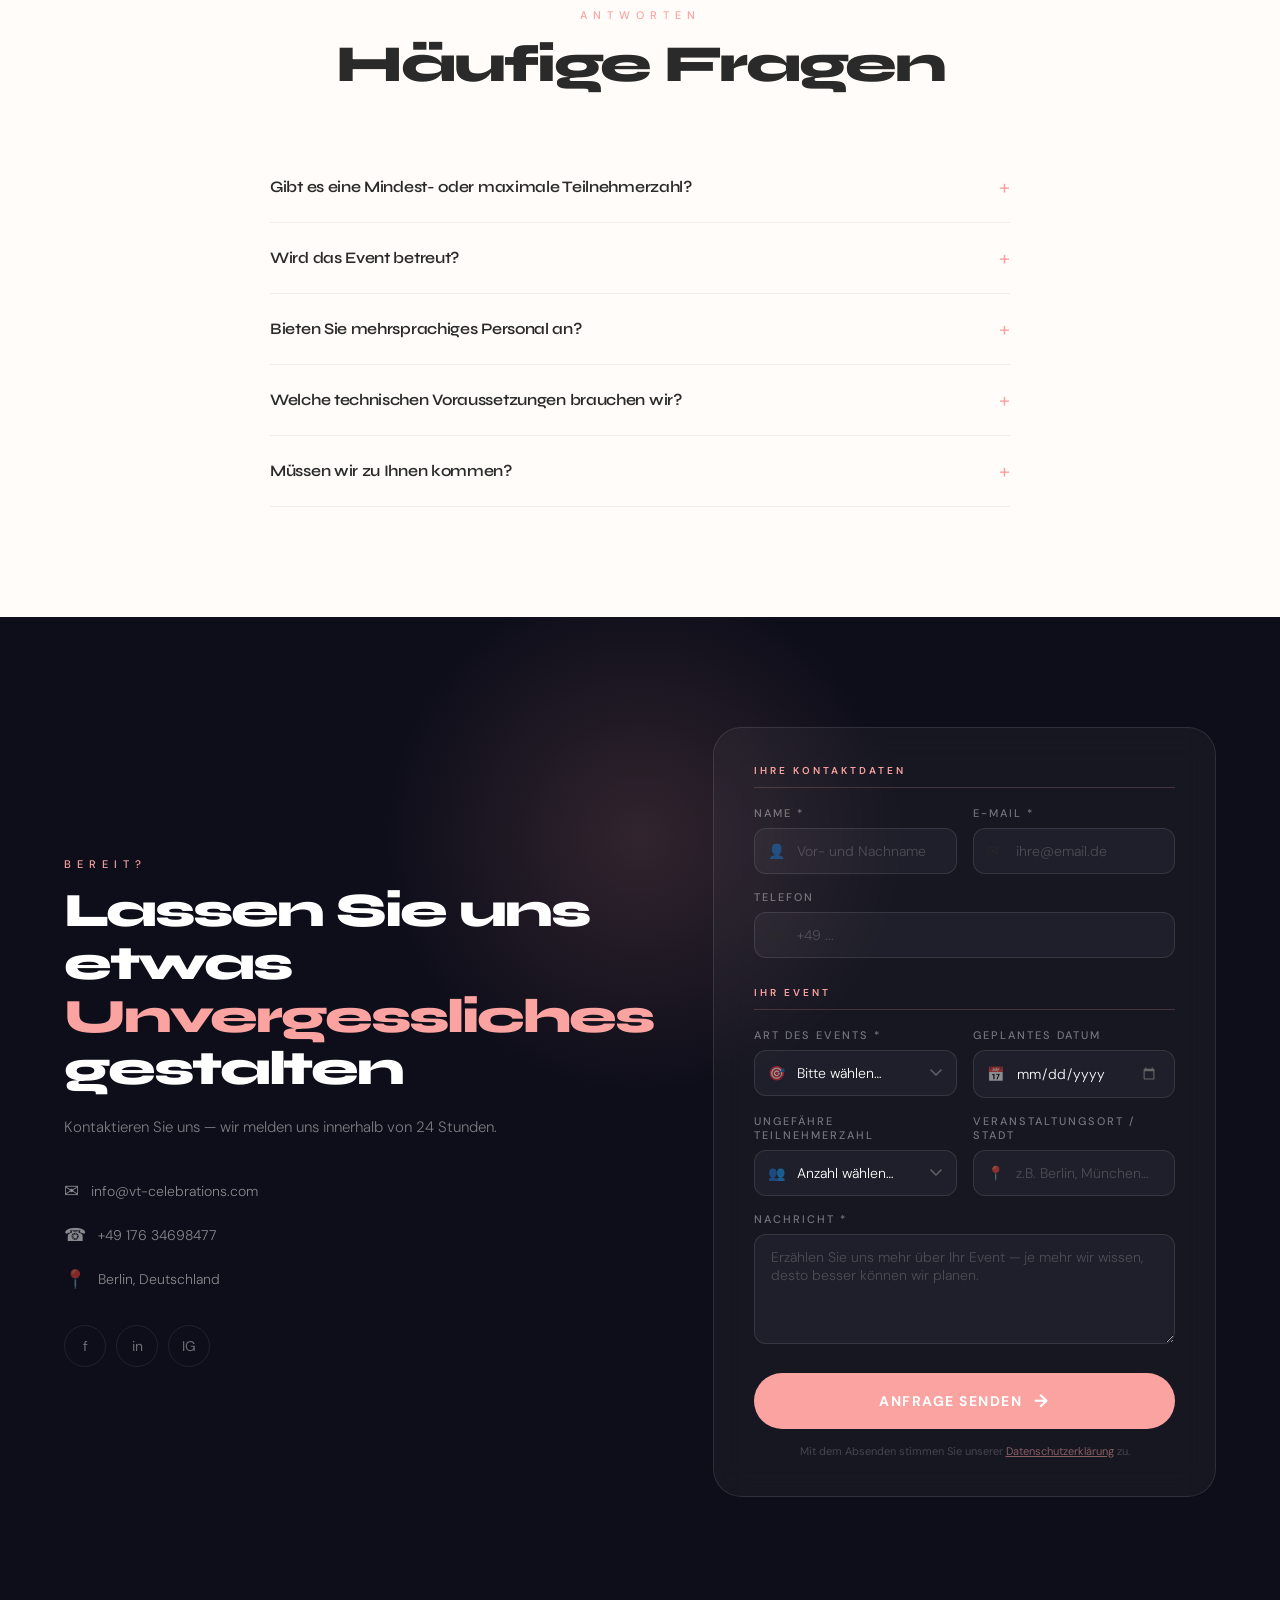
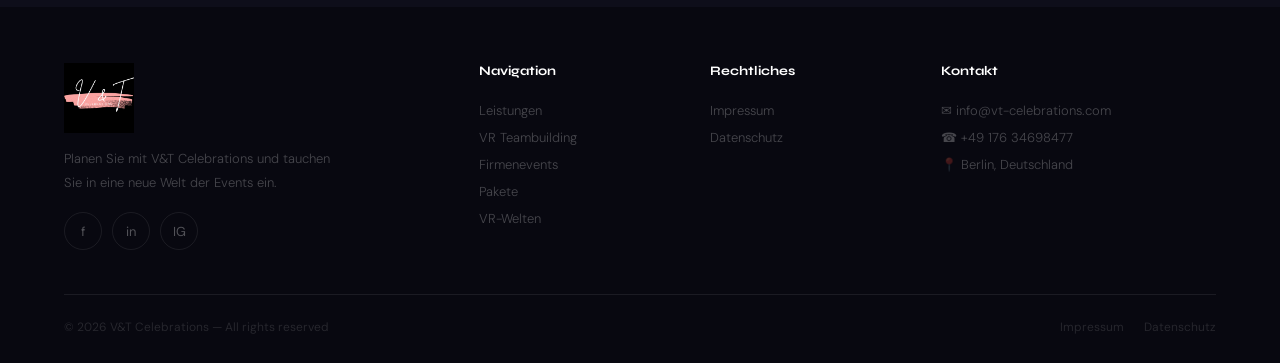
==== commit a3de710c: "unsere Leistungen ausgeblendet" ====
--- a/index.html
+++ b/index.html
@@ -116,7 +116,7 @@
     </div>
   </section>
 
-  <!-- ========== SERVICES ========== -->
+  <!-- ========== SERVICES ========== 
   <section class="services" id="services">
     <div class="container">
       <div class="section-header reveal">
@@ -148,7 +148,7 @@
       </div>
     </div>
   </section>
-
+-->
   <!-- ========== DEEP DIVE — Links zu Unterseiten ========== -->
   <section class="deepdive">
     <div class="container">
@@ -535,6 +535,14 @@
               <textarea class="form__textarea" id="message" name="message" placeholder="Erzählen Sie uns mehr über Ihr Event — je mehr wir wissen, desto besser können wir planen." required></textarea>
             </div>
 
+            <!-- Cloudflare Turnstile — unsichtbares CAPTCHA -->
+            <!-- Sitekey unten ersetzen nach Registrierung auf dash.cloudflare.com/turnstile -->
+            <div class="cf-turnstile"
+                 data-sitekey="0x4AAAAAAC8jB-KVW_O8VsaK"
+                 data-theme="dark"
+                 data-size="flexible">
+            </div>
+
             <button type="submit" class="form__submit">
               <span class="form__submit-text">Anfrage senden</span>
               <span class="form__submit-arrow">→</span>
@@ -615,5 +623,7 @@
   </div>
 
   <script src="js/main.js"></script>
+  <!-- Cloudflare Turnstile -->
+  <script src="https://challenges.cloudflare.com/turnstile/v0/api.js" async defer></script>
 </body>
 </html>
--- a/css/styles.css
+++ b/css/styles.css
@@ -540,6 +540,10 @@
   transition:border-color .3s, background .3s; outline:none; box-sizing:border-box;
 }
 .form__input--icon { padding-left:42px; }
+/* iOS: verhindert automatisches Einzoomen bei Fokus auf Input-Felder */
+@supports (-webkit-touch-callout: none) {
+  .form__input, .form__textarea, .form__select { font-size:16px; }
+}
 .form__input:focus, .form__textarea:focus {
   border-color:var(--pink); background:rgba(255,255,255,.07);
 }
@@ -810,3 +814,99 @@
   .cookie-banner__actions { justify-content:stretch; }
   .cookie-banner__btn { flex:1; text-align:center; }
 }
+
+/* ============================================
+   MOBILE OPTIMIERUNGEN — iPhone & kleine Screens
+   ============================================ */
+
+/* Turnstile widget auf Mobile */
+.cf-turnstile { margin:16px 0 4px; }
+.cf-turnstile iframe { max-width:100% !important; }
+
+/* Form section titles */
+@media (max-width:768px) {
+  .form__section-title { letter-spacing:2px; font-size:9px; }
+  .contact__form { padding:24px 18px; }
+  .deepdive__card-img { height:200px; }
+  .deepdive__card-body { padding:22px 22px 26px; }
+  .deepdive__card-title { font-size:22px; }
+  .video-showcase { padding:60px 0; }
+
+  /* Package cards */
+  .package-card { padding:28px 22px; }
+  .packages__grid { gap:16px; }
+
+  /* Process */
+  .process__note { font-size:13px; }
+
+  /* Testimonials */
+  .testimonial-slide__quote { font-size:16px; line-height:1.6; }
+
+  /* Section header spacing */
+  .section-header { margin-bottom:36px; }
+
+  /* Stats */
+  .stats { padding:36px 0; }
+  .stats__item { padding:14px 8px; }
+}
+
+@media (max-width:480px) {
+  /* Nav */
+  .nav__logo img { height:28px; }
+
+  /* Hero */
+  .hero__content { padding:0 4px; }
+  .hero__actions { gap:10px; }
+
+  /* Stats — 2×2 */
+  .stats__number { font-size:28px; }
+  .stats__label { font-size:9px; letter-spacing:2px; }
+
+  /* Sections */
+  .services,.packages,.games,.process,.testimonials,.faq,.contact,.deepdive { padding:60px 0; }
+  .video-showcase { padding:52px 0; }
+
+  /* Deep dive */
+  .deepdive__card-img { height:180px; }
+  .deepdive__card-body { padding:20px 18px 24px; }
+  .deepdive__card-title { font-size:20px; }
+  .deepdive__card-text { font-size:13px; }
+  .deepdive__card-pills { display:none; }
+
+  /* Service cards */
+  .service-card__title { font-size:18px; }
+  .service-card__body { padding:20px; }
+
+  /* Contact form */
+  .contact__form { padding:20px 14px; }
+  .form__label { letter-spacing:1px; }
+  .form__input, .form__textarea { font-size:16px; } /* iOS zoom prevention */
+  .form__select { font-size:16px; } /* iOS zoom prevention */
+  .form__section-title { font-size:9px; }
+  .form__submit { padding:14px 20px; font-size:13px; }
+
+  /* Package */
+  .package-card { padding:24px 18px; }
+  .package-card__name { font-size:22px; }
+  .package-card__feature-text { font-size:13px; }
+
+  /* Process */
+  .process__step-content h4 { font-size:15px; }
+  .process__step-content p { font-size:13px; }
+
+  /* Testimonials */
+  .testimonial-slide__quote { font-size:15px; }
+  .testimonial-slide__name { font-size:14px; }
+
+  /* FAQ */
+  .faq__question-text { font-size:13px; }
+  .faq__answer-text { font-size:13px; }
+
+  /* Footer */
+  .footer__copy { font-size:11px; }
+  .footer__brand-text { font-size:13px; }
+
+  /* Section titles */
+  .section-title { font-size:24px; letter-spacing:-1px; }
+  .contact__title { font-size:28px; letter-spacing:-1px; }
+}
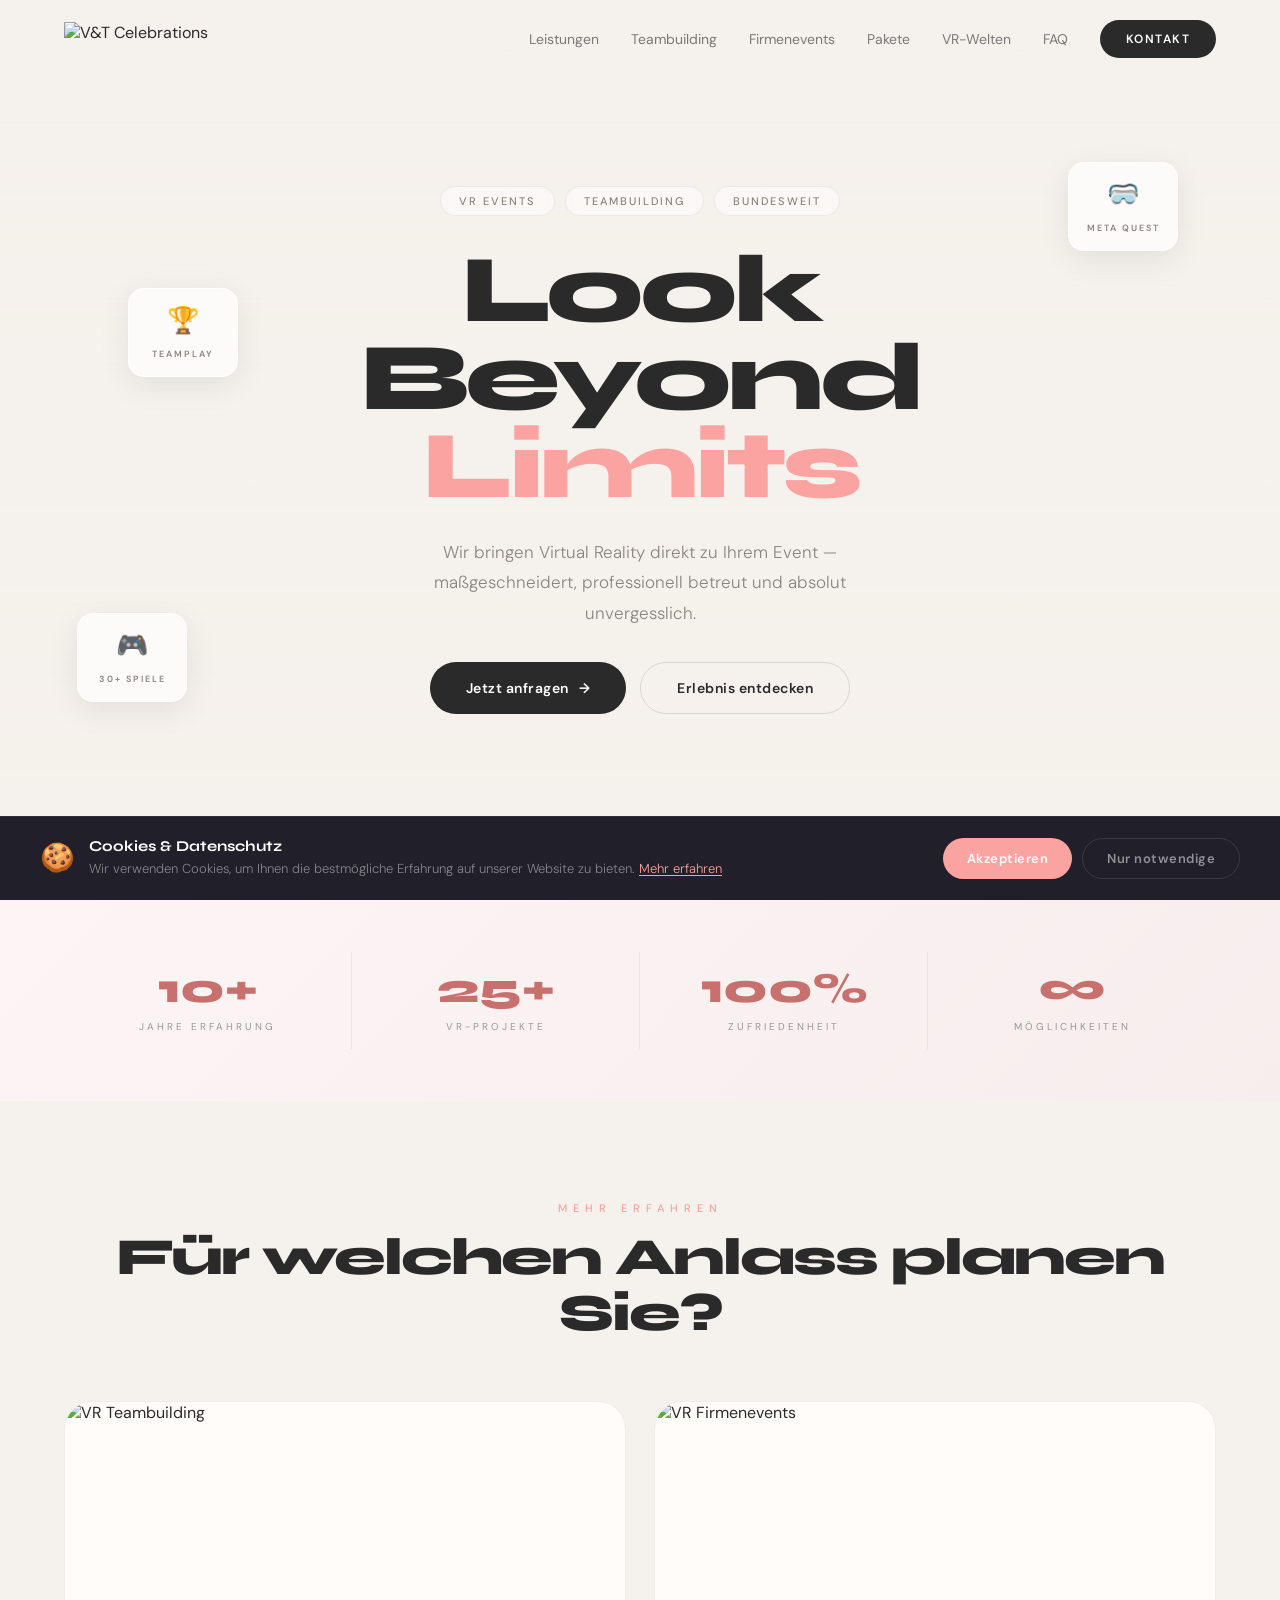
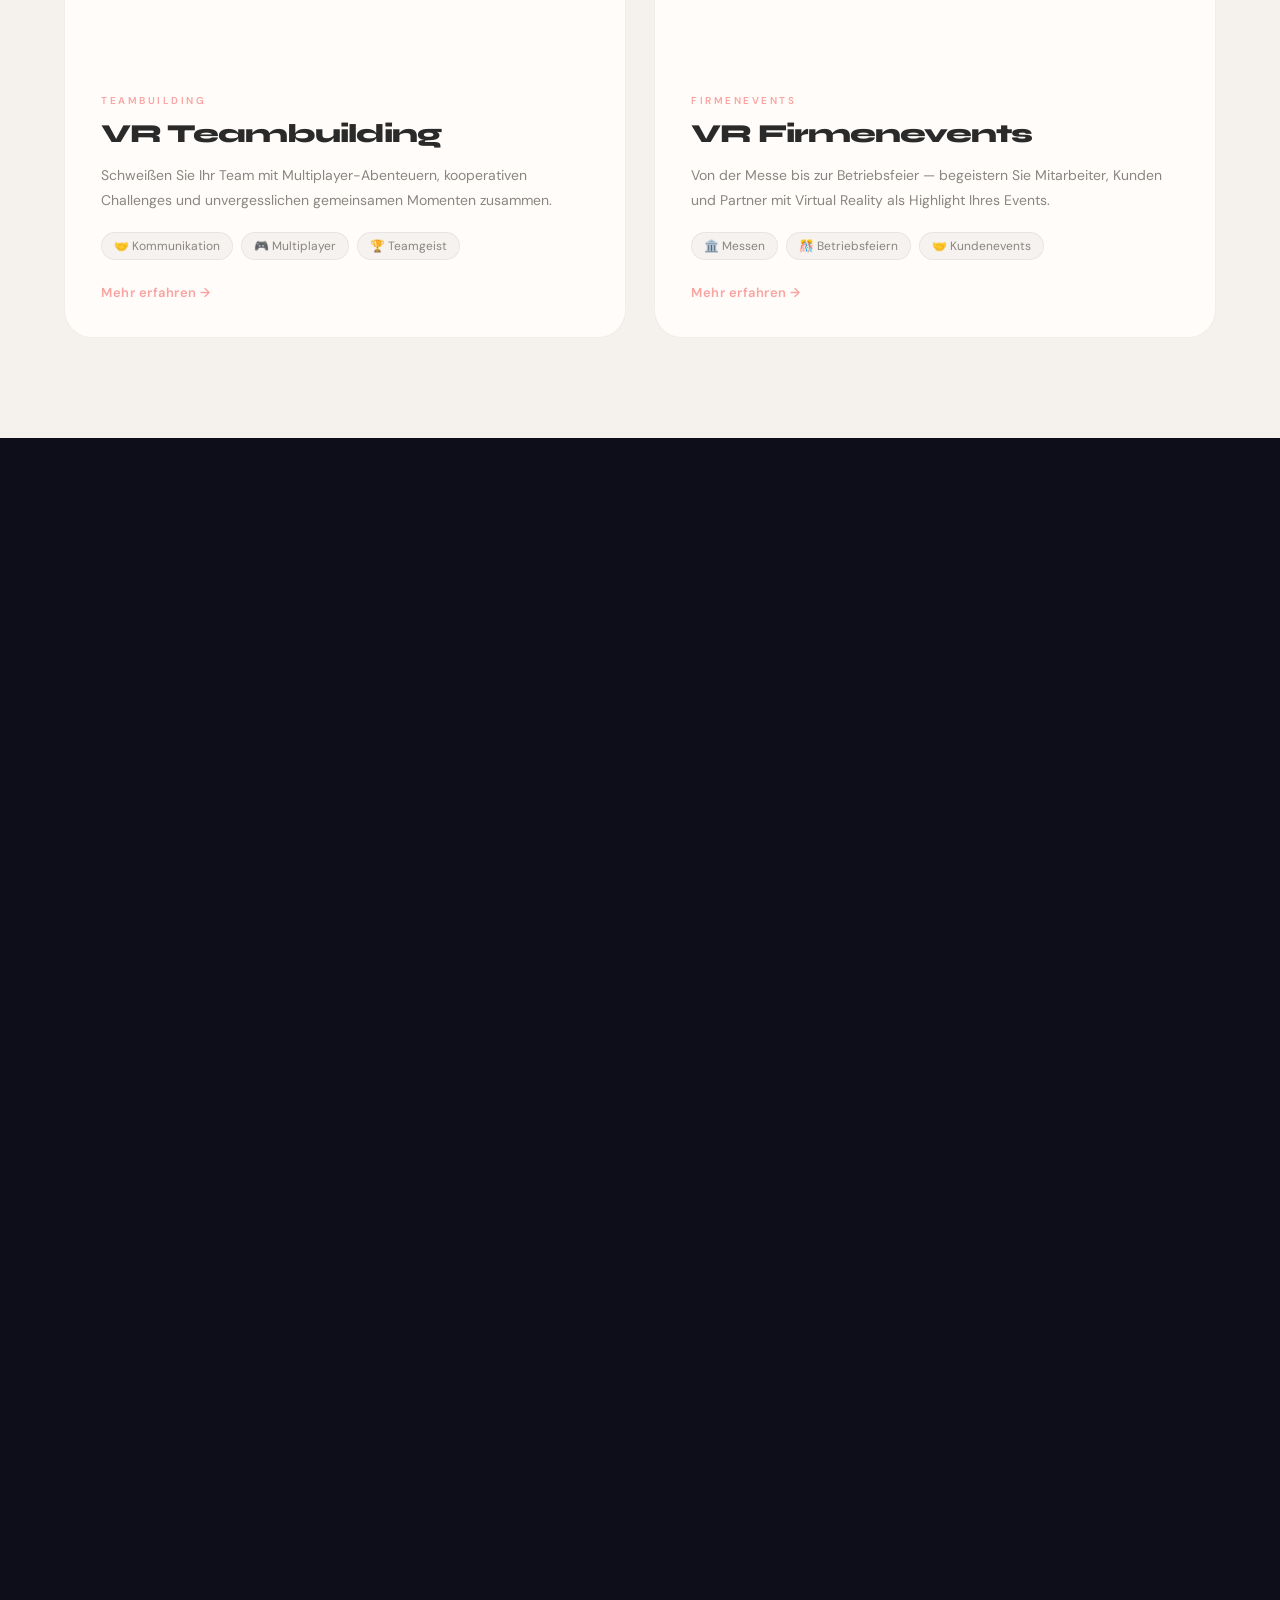
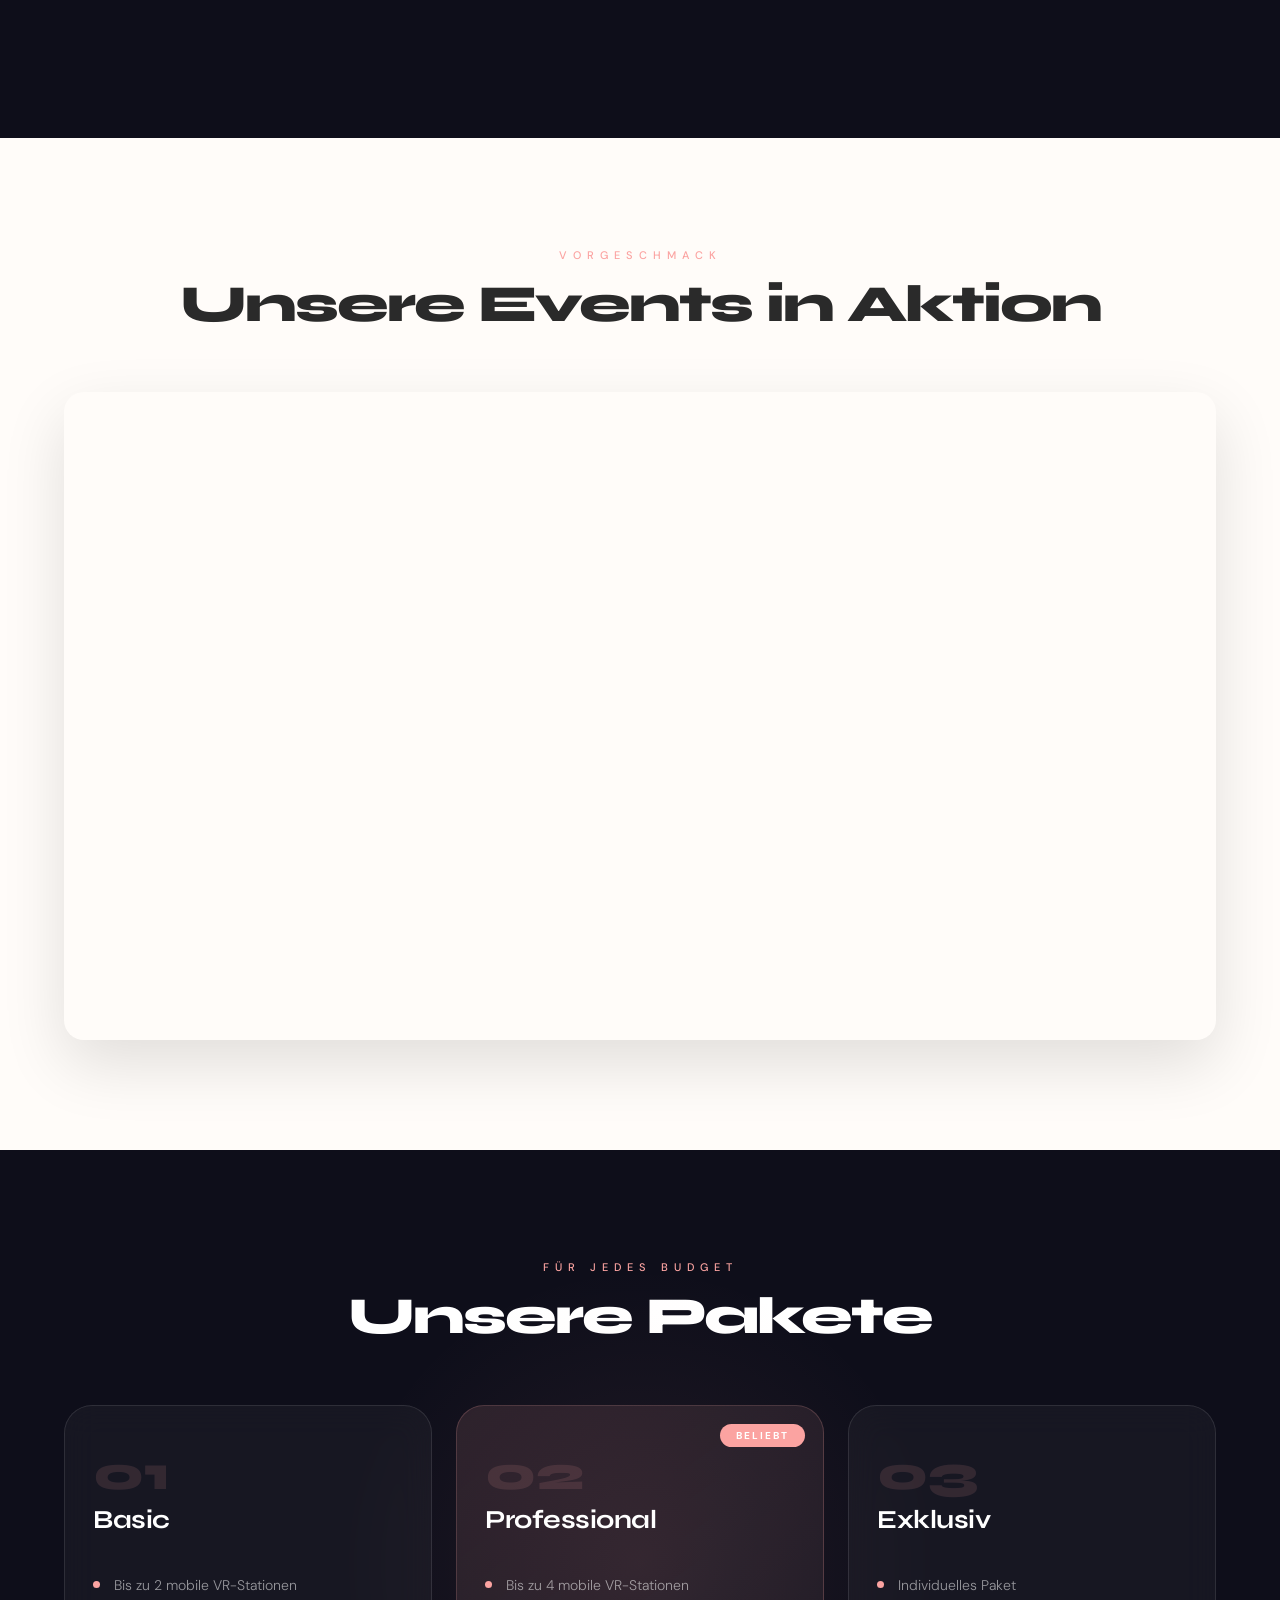
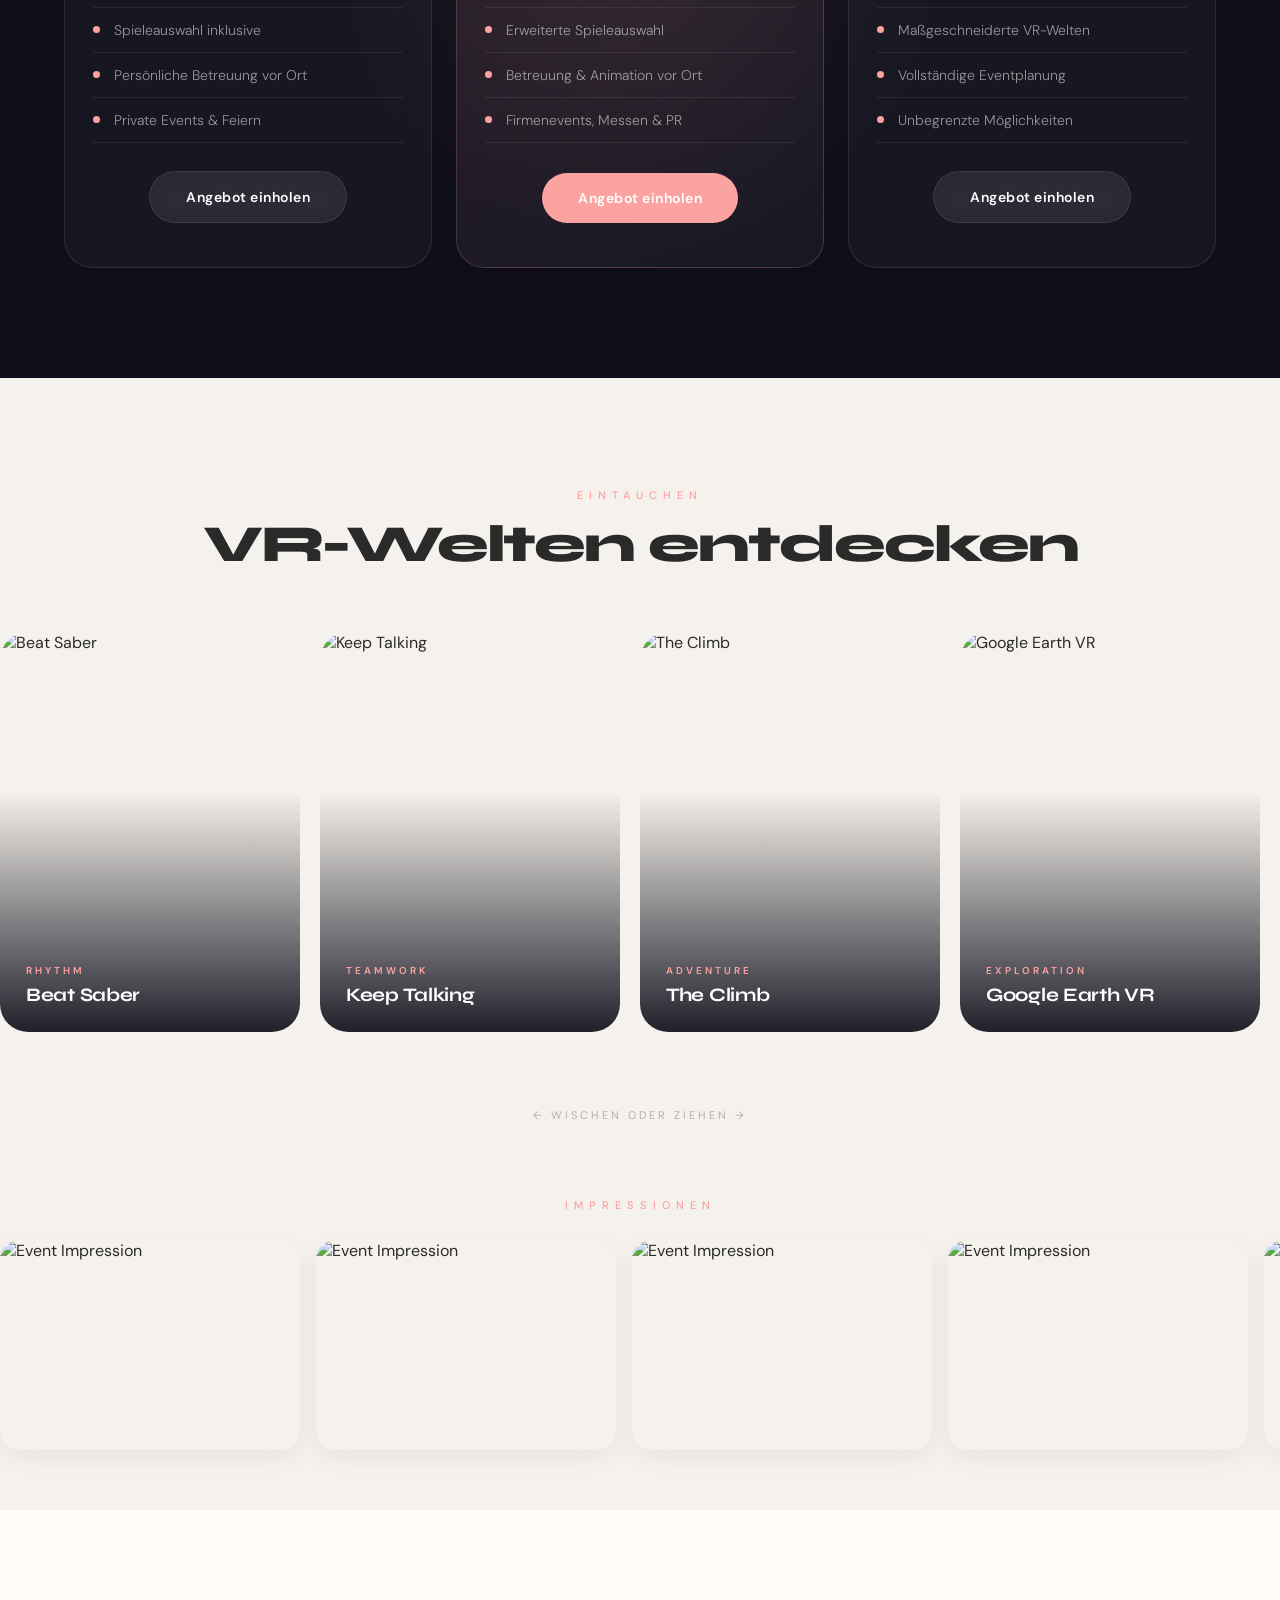
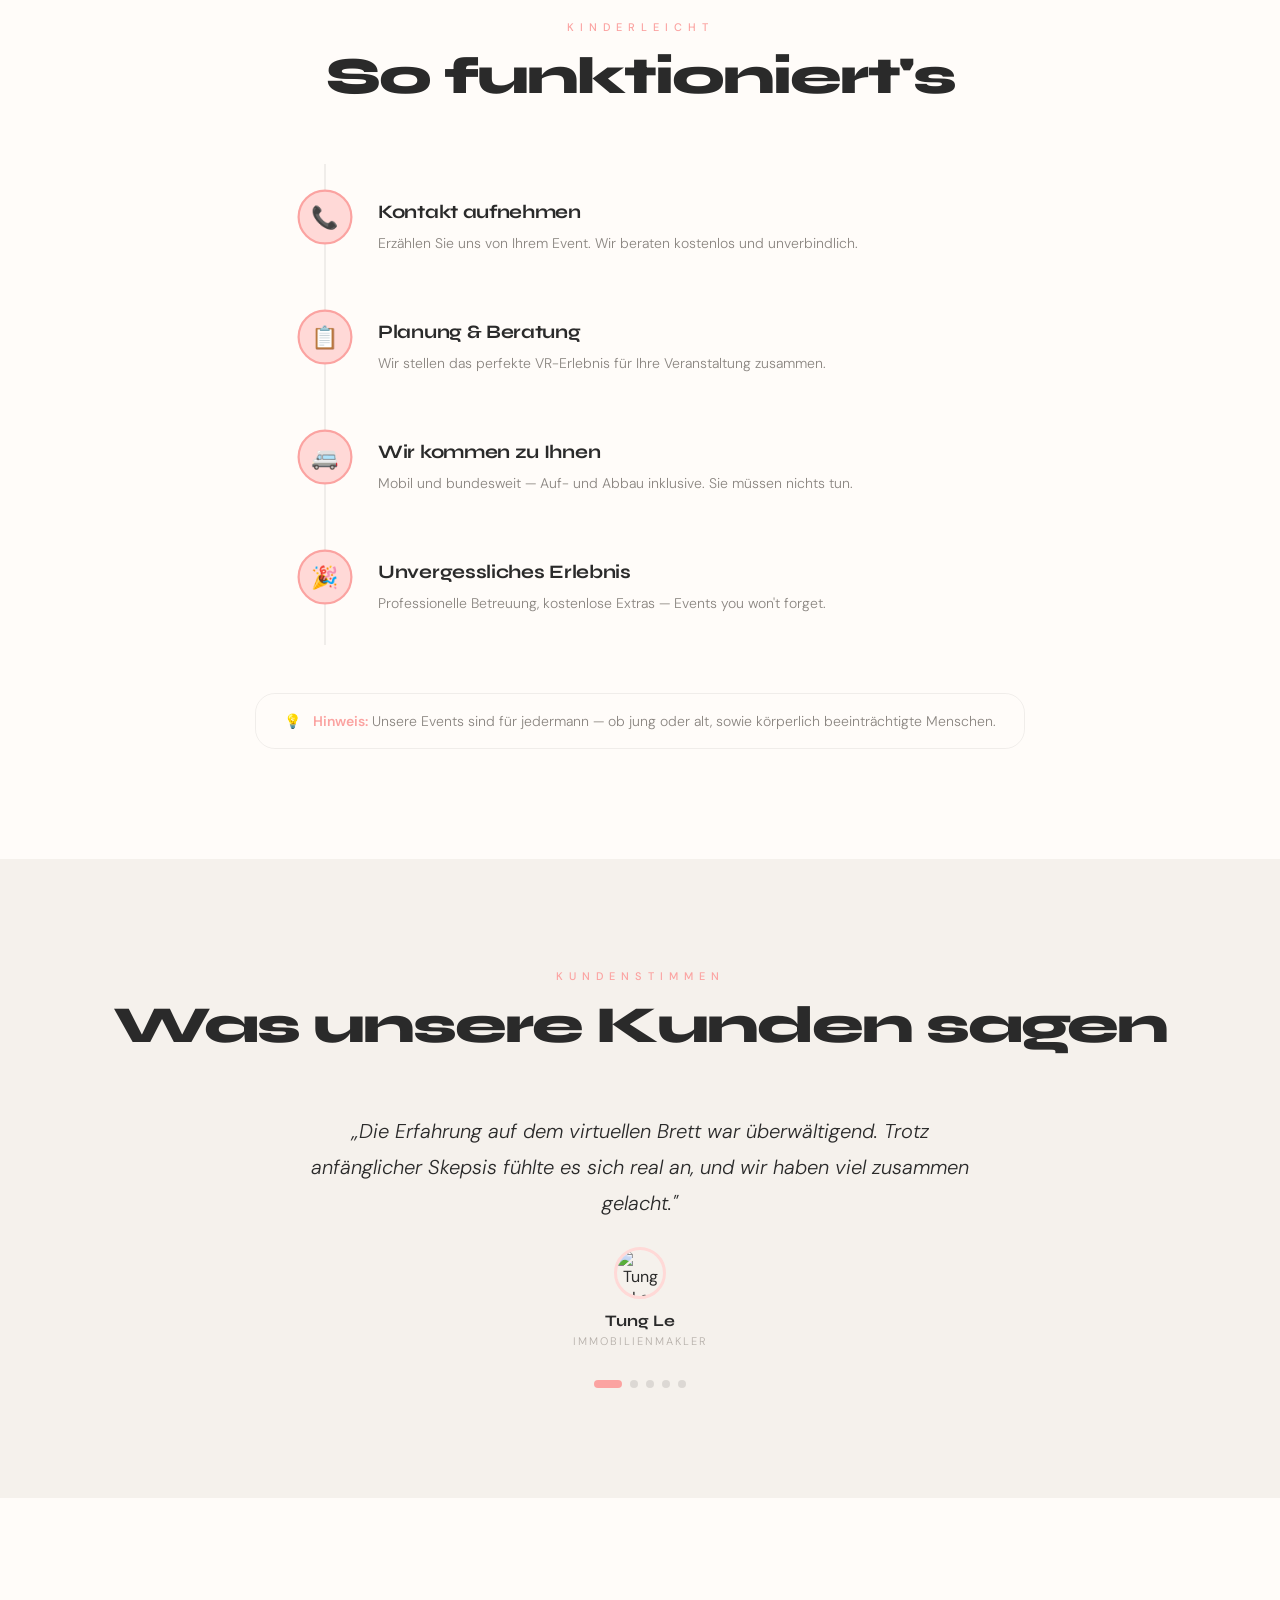
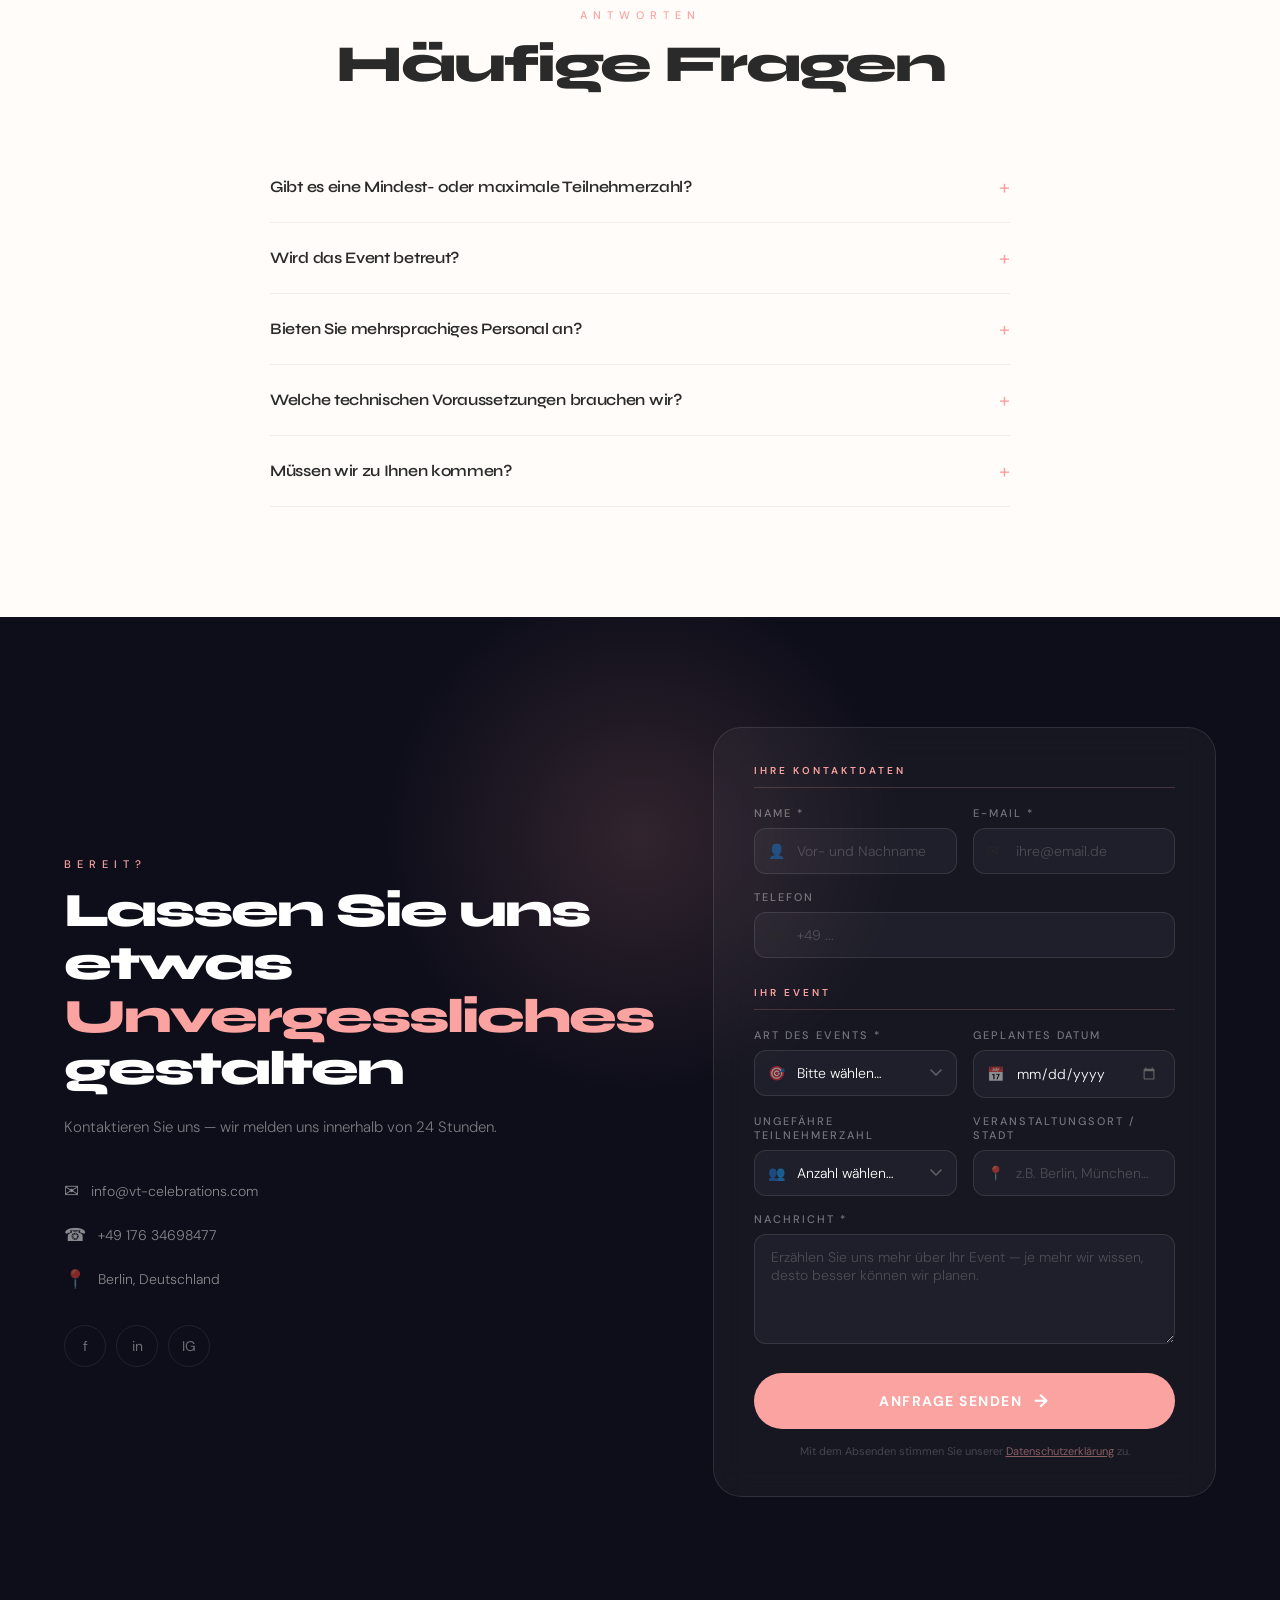
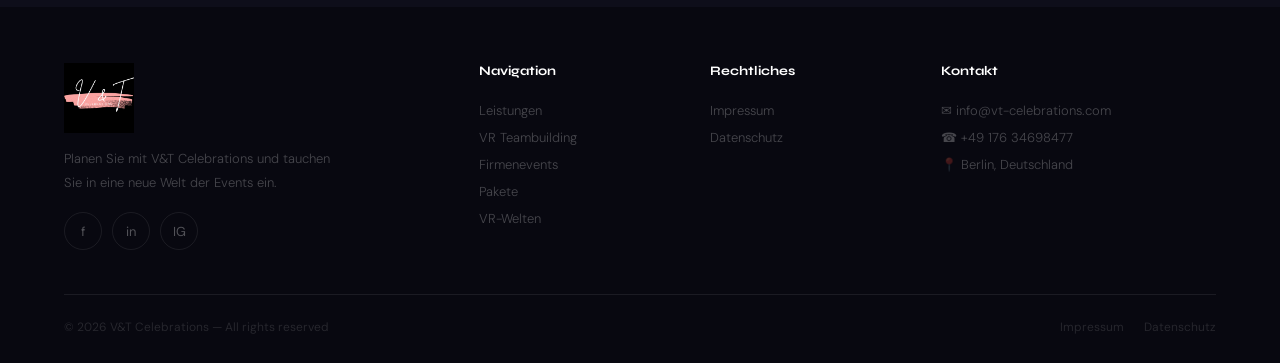
==== commit c2063497: "final" ====
--- a/index.html
+++ b/index.html
@@ -320,14 +320,46 @@
       </div>
     </div>
     <div class="games__track">
-      <div class="game-card"><img class="game-card__img" src="https://cdn.prod.website-files.com/644ebc9c0a683a33922de317/64a3f25a54e58a6201162139_beatsaber.webp" alt="Beat Saber" loading="lazy"><div class="game-card__overlay"><span class="game-card__tag">Rhythm</span><span class="game-card__name">Beat Saber</span></div></div>
-      <div class="game-card"><img class="game-card__img" src="https://cdn.prod.website-files.com/644ebc9c0a683a33922de317/644fcea8e37ca0f46c346d21_Ktane.jpeg" alt="Keep Talking" loading="lazy"><div class="game-card__overlay"><span class="game-card__tag">Teamwork</span><span class="game-card__name">Keep Talking</span></div></div>
-      <div class="game-card"><img class="game-card__img" src="https://cdn.prod.website-files.com/644ebc9c0a683a33922de317/64a3f245e20bb4386dd5c949_Crytek_The_Climb_Environment_Screenshot_Alps-pcgh.jpg" alt="The Climb" loading="lazy"><div class="game-card__overlay"><span class="game-card__tag">Adventure</span><span class="game-card__name">The Climb</span></div></div>
-      <div class="game-card"><img class="game-card__img" src="https://cdn.prod.website-files.com/644ebc9c0a683a33922de317/64a3f223a64f590530f830f0_google_earth_vr_htc_vive.jpg" alt="Google Earth VR" loading="lazy"><div class="game-card__overlay"><span class="game-card__tag">Exploration</span><span class="game-card__name">Google Earth VR</span></div></div>
-      <div class="game-card"><img class="game-card__img" src="https://cdn.prod.website-files.com/644ebc9c0a683a33922de317/64a3f264c91893dcbb584389_richies-plank-expeirence-game.png" alt="Richie's Plank" loading="lazy"><div class="game-card__overlay"><span class="game-card__tag">Thrill</span><span class="game-card__name">Richie's Plank</span></div></div>
-      <div class="game-card"><img class="game-card__img" src="https://cdn.prod.website-files.com/644ebc9c0a683a33922de317/64a3f23228c7258ea726f4d9_u9EEP6cv6NySGihvsBWRWZ-1920-80.jpg.webp" alt="Tilt Brush" loading="lazy"><div class="game-card__overlay"><span class="game-card__tag">Kreativ</span><span class="game-card__name">Tilt Brush</span></div></div>
-      <div class="game-card"><img class="game-card__img" src="https://cdn.prod.website-files.com/644ebc9c0a683a33922de317/64a3f23b68afcbe4582214b6_ocean-rift-3.webp" alt="Ocean Rift" loading="lazy"><div class="game-card__overlay"><span class="game-card__tag">Natur</span><span class="game-card__name">Ocean Rift</span></div></div>
-      <div class="game-card"><img class="game-card__img" src="https://cdn.prod.website-files.com/644ebc9c0a683a33922de317/64a3f25248d7f2251fd13fdc_everest.jpg" alt="Everest VR" loading="lazy"><div class="game-card__overlay"><span class="game-card__tag">Abenteuer</span><span class="game-card__name">Everest VR</span></div></div>
+      <div class="game-card" data-video="BUXPOqt4O2E" role="button" tabindex="0" aria-label="Beat Saber Video ansehen">
+        <img class="game-card__img" src="https://cdn.prod.website-files.com/644ebc9c0a683a33922de317/64a3f25a54e58a6201162139_beatsaber.webp" alt="Beat Saber" loading="lazy">
+        <div class="game-card__overlay"><span class="game-card__tag">Rhythm</span><span class="game-card__name">Beat Saber</span></div>
+        <div class="game-card__play"><svg viewBox="0 0 24 24" fill="currentColor"><path d="M8 5v14l11-7z"/></svg></div>
+      </div>
+      <div class="game-card" data-video="Zy3BcFtgFyY" role="button" tabindex="0" aria-label="Keep Talking Video ansehen">
+        <img class="game-card__img" src="https://cdn.prod.website-files.com/644ebc9c0a683a33922de317/644fcea8e37ca0f46c346d21_Ktane.jpeg" alt="Keep Talking" loading="lazy">
+        <div class="game-card__overlay"><span class="game-card__tag">Teamwork</span><span class="game-card__name">Keep Talking</span></div>
+        <div class="game-card__play"><svg viewBox="0 0 24 24" fill="currentColor"><path d="M8 5v14l11-7z"/></svg></div>
+      </div>
+      <div class="game-card" data-video="ppc7HHliOA8" role="button" tabindex="0" aria-label="The Climb Video ansehen">
+        <img class="game-card__img" src="https://cdn.prod.website-files.com/644ebc9c0a683a33922de317/64a3f245e20bb4386dd5c949_Crytek_The_Climb_Environment_Screenshot_Alps-pcgh.jpg" alt="The Climb" loading="lazy">
+        <div class="game-card__overlay"><span class="game-card__tag">Adventure</span><span class="game-card__name">The Climb</span></div>
+        <div class="game-card__play"><svg viewBox="0 0 24 24" fill="currentColor"><path d="M8 5v14l11-7z"/></svg></div>
+      </div>
+      <div class="game-card" data-video="SCrkZOx5Q1M" role="button" tabindex="0" aria-label="Google Earth VR Video ansehen">
+        <img class="game-card__img" src="https://cdn.prod.website-files.com/644ebc9c0a683a33922de317/64a3f223a64f590530f830f0_google_earth_vr_htc_vive.jpg" alt="Google Earth VR" loading="lazy">
+        <div class="game-card__overlay"><span class="game-card__tag">Exploration</span><span class="game-card__name">Google Earth VR</span></div>
+        <div class="game-card__play"><svg viewBox="0 0 24 24" fill="currentColor"><path d="M8 5v14l11-7z"/></svg></div>
+      </div>
+      <div class="game-card" data-video="4M92kfnpg-k" role="button" tabindex="0" aria-label="Richie's Plank Video ansehen">
+        <img class="game-card__img" src="https://cdn.prod.website-files.com/644ebc9c0a683a33922de317/64a3f264c91893dcbb584389_richies-plank-expeirence-game.png" alt="Richie's Plank" loading="lazy">
+        <div class="game-card__overlay"><span class="game-card__tag">Thrill</span><span class="game-card__name">Richie's Plank</span></div>
+        <div class="game-card__play"><svg viewBox="0 0 24 24" fill="currentColor"><path d="M8 5v14l11-7z"/></svg></div>
+      </div>
+      <div class="game-card" data-video="TckqNdrdbgk" role="button" tabindex="0" aria-label="Tilt Brush Video ansehen">
+        <img class="game-card__img" src="https://cdn.prod.website-files.com/644ebc9c0a683a33922de317/64a3f23228c7258ea726f4d9_u9EEP6cv6NySGihvsBWRWZ-1920-80.jpg.webp" alt="Tilt Brush" loading="lazy">
+        <div class="game-card__overlay"><span class="game-card__tag">Kreativ</span><span class="game-card__name">Tilt Brush</span></div>
+        <div class="game-card__play"><svg viewBox="0 0 24 24" fill="currentColor"><path d="M8 5v14l11-7z"/></svg></div>
+      </div>
+      <div class="game-card" data-video="z5oQQFmtV0s" role="button" tabindex="0" aria-label="Ocean Rift Video ansehen">
+        <img class="game-card__img" src="https://cdn.prod.website-files.com/644ebc9c0a683a33922de317/64a3f23b68afcbe4582214b6_ocean-rift-3.webp" alt="Ocean Rift" loading="lazy">
+        <div class="game-card__overlay"><span class="game-card__tag">Natur</span><span class="game-card__name">Ocean Rift</span></div>
+        <div class="game-card__play"><svg viewBox="0 0 24 24" fill="currentColor"><path d="M8 5v14l11-7z"/></svg></div>
+      </div>
+      <div class="game-card" data-video="GNcFlRk9M4g" role="button" tabindex="0" aria-label="Everest VR Video ansehen">
+        <img class="game-card__img" src="https://cdn.prod.website-files.com/644ebc9c0a683a33922de317/64a3f25248d7f2251fd13fdc_everest.jpg" alt="Everest VR" loading="lazy">
+        <div class="game-card__overlay"><span class="game-card__tag">Abenteuer</span><span class="game-card__name">Everest VR</span></div>
+        <div class="game-card__play"><svg viewBox="0 0 24 24" fill="currentColor"><path d="M8 5v14l11-7z"/></svg></div>
+      </div>
     </div>
     <div class="games__scroll-hint">← Wischen oder ziehen →</div>
   </section>
@@ -336,16 +368,16 @@
   <section class="gallery">
     <div class="gallery__label">Impressionen</div>
     <div class="gallery__track">
-      <div class="gallery__item"><img src="https://cdn.prod.website-files.com/63976c17ec9f4cca3714ed08/66b8bb48cba593e9f64a9237_Design%20ohne%20Titel%20(27).png" alt="Event" loading="lazy"></div>
-      <div class="gallery__item"><img src="https://cdn.prod.website-files.com/63976c17ec9f4cca3714ed08/66b8bb6242a15fc71dae3584_Design%20ohne%20Titel%20(23).png" alt="Event" loading="lazy"></div>
-      <div class="gallery__item"><img src="https://cdn.prod.website-files.com/63976c17ec9f4cca3714ed08/66b8bb72e146db8cbf5d3de7_Design%20ohne%20Titel%20(22).png" alt="Event" loading="lazy"></div>
-      <div class="gallery__item"><img src="https://cdn.prod.website-files.com/63976c17ec9f4cca3714ed08/66b8bb9342a15fc71dae62c6_Design%20ohne%20Titel%20(20).png" alt="Event" loading="lazy"></div>
-      <div class="gallery__item"><img src="https://cdn.prod.website-files.com/63976c17ec9f4cca3714ed08/66b8bbbb300d381ca5c320ca_Design%20ohne%20Titel%20(29).png" alt="Event" loading="lazy"></div>
-      <div class="gallery__item"><img src="https://cdn.prod.website-files.com/63976c17ec9f4cca3714ed08/66b8bbd7dc5b3640d49ce8bb_Design%20ohne%20Titel%20(17).png" alt="Event" loading="lazy"></div>
-      <div class="gallery__item"><img src="https://cdn.prod.website-files.com/63976c17ec9f4cca3714ed08/66b8bbd705538144678aca53_Design%20ohne%20Titel%20(13).png" alt="Event" loading="lazy"></div>
-      <div class="gallery__item"><img src="https://cdn.prod.website-files.com/63976c17ec9f4cca3714ed08/66b8bbd777914151d30137f6_Design%20ohne%20Titel%20(15).png" alt="Event" loading="lazy"></div>
-      <div class="gallery__item"><img src="https://cdn.prod.website-files.com/63976c17ec9f4cca3714ed08/66b8bbd5cdcfe64dae3af5b2_Design%20ohne%20Titel%20(21).png" alt="Event" loading="lazy"></div>
-      <div class="gallery__item"><img src="https://cdn.prod.website-files.com/63976c17ec9f4cca3714ed08/66b8bbd5300d381ca5c33db6_Design%20ohne%20Titel%20(26).png" alt="Event" loading="lazy"></div>
+      <div class="gallery__item" data-img="https://cdn.prod.website-files.com/63976c17ec9f4cca3714ed08/66b8bb48cba593e9f64a9237_Design%20ohne%20Titel%20(27).png" role="button" tabindex="0" aria-label="Impression vergrößern"><img src="https://cdn.prod.website-files.com/63976c17ec9f4cca3714ed08/66b8bb48cba593e9f64a9237_Design%20ohne%20Titel%20(27).png" alt="Event Impression" loading="lazy"></div>
+      <div class="gallery__item" data-img="https://cdn.prod.website-files.com/63976c17ec9f4cca3714ed08/66b8bb6242a15fc71dae3584_Design%20ohne%20Titel%20(23).png" role="button" tabindex="0" aria-label="Impression vergrößern"><img src="https://cdn.prod.website-files.com/63976c17ec9f4cca3714ed08/66b8bb6242a15fc71dae3584_Design%20ohne%20Titel%20(23).png" alt="Event Impression" loading="lazy"></div>
+      <div class="gallery__item" data-img="https://cdn.prod.website-files.com/63976c17ec9f4cca3714ed08/66b8bb72e146db8cbf5d3de7_Design%20ohne%20Titel%20(22).png" role="button" tabindex="0" aria-label="Impression vergrößern"><img src="https://cdn.prod.website-files.com/63976c17ec9f4cca3714ed08/66b8bb72e146db8cbf5d3de7_Design%20ohne%20Titel%20(22).png" alt="Event Impression" loading="lazy"></div>
+      <div class="gallery__item" data-img="https://cdn.prod.website-files.com/63976c17ec9f4cca3714ed08/66b8bb9342a15fc71dae62c6_Design%20ohne%20Titel%20(20).png" role="button" tabindex="0" aria-label="Impression vergrößern"><img src="https://cdn.prod.website-files.com/63976c17ec9f4cca3714ed08/66b8bb9342a15fc71dae62c6_Design%20ohne%20Titel%20(20).png" alt="Event Impression" loading="lazy"></div>
+      <div class="gallery__item" data-img="https://cdn.prod.website-files.com/63976c17ec9f4cca3714ed08/66b8bbbb300d381ca5c320ca_Design%20ohne%20Titel%20(29).png" role="button" tabindex="0" aria-label="Impression vergrößern"><img src="https://cdn.prod.website-files.com/63976c17ec9f4cca3714ed08/66b8bbbb300d381ca5c320ca_Design%20ohne%20Titel%20(29).png" alt="Event Impression" loading="lazy"></div>
+      <div class="gallery__item" data-img="https://cdn.prod.website-files.com/63976c17ec9f4cca3714ed08/66b8bbd7dc5b3640d49ce8bb_Design%20ohne%20Titel%20(17).png" role="button" tabindex="0" aria-label="Impression vergrößern"><img src="https://cdn.prod.website-files.com/63976c17ec9f4cca3714ed08/66b8bbd7dc5b3640d49ce8bb_Design%20ohne%20Titel%20(17).png" alt="Event Impression" loading="lazy"></div>
+      <div class="gallery__item" data-img="https://cdn.prod.website-files.com/63976c17ec9f4cca3714ed08/66b8bbd705538144678aca53_Design%20ohne%20Titel%20(13).png" role="button" tabindex="0" aria-label="Impression vergrößern"><img src="https://cdn.prod.website-files.com/63976c17ec9f4cca3714ed08/66b8bbd705538144678aca53_Design%20ohne%20Titel%20(13).png" alt="Event Impression" loading="lazy"></div>
+      <div class="gallery__item" data-img="https://cdn.prod.website-files.com/63976c17ec9f4cca3714ed08/66b8bbd777914151d30137f6_Design%20ohne%20Titel%20(15).png" role="button" tabindex="0" aria-label="Impression vergrößern"><img src="https://cdn.prod.website-files.com/63976c17ec9f4cca3714ed08/66b8bbd777914151d30137f6_Design%20ohne%20Titel%20(15).png" alt="Event Impression" loading="lazy"></div>
+      <div class="gallery__item" data-img="https://cdn.prod.website-files.com/63976c17ec9f4cca3714ed08/66b8bbd5cdcfe64dae3af5b2_Design%20ohne%20Titel%20(21).png" role="button" tabindex="0" aria-label="Impression vergrößern"><img src="https://cdn.prod.website-files.com/63976c17ec9f4cca3714ed08/66b8bbd5cdcfe64dae3af5b2_Design%20ohne%20Titel%20(21).png" alt="Event Impression" loading="lazy"></div>
+      <div class="gallery__item" data-img="https://cdn.prod.website-files.com/63976c17ec9f4cca3714ed08/66b8bbd5300d381ca5c33db6_Design%20ohne%20Titel%20(26).png" role="button" tabindex="0" aria-label="Impression vergrößern"><img src="https://cdn.prod.website-files.com/63976c17ec9f4cca3714ed08/66b8bbd5300d381ca5c33db6_Design%20ohne%20Titel%20(26).png" alt="Event Impression" loading="lazy"></div>
     </div>
   </section>
 
@@ -622,6 +654,29 @@
     </div>
   </div>
 
+  <!-- ========== MODAL ========== -->
+  <div class="modal" id="modal" role="dialog" aria-modal="true" aria-label="Medien-Anzeige">
+    <div class="modal__backdrop"></div>
+    <div class="modal__box">
+      <button class="modal__close" aria-label="Schließen">
+        <svg viewBox="0 0 24 24" fill="none" stroke="currentColor" stroke-width="2" stroke-linecap="round">
+          <line x1="18" y1="6" x2="6" y2="18"/><line x1="6" y1="6" x2="18" y2="18"/>
+        </svg>
+      </button>
+      <!-- Video-Modus -->
+      <div class="modal__video-wrap" id="modalVideoWrap">
+        <iframe id="modalVideo" src="" frameborder="0"
+          allow="autoplay; fullscreen; picture-in-picture" allowfullscreen></iframe>
+      </div>
+      <!-- Bild-Modus -->
+      <div class="modal__img-wrap" id="modalImgWrap">
+        <button class="modal__nav modal__nav--prev" id="modalPrev" aria-label="Vorheriges Bild">&#8249;</button>
+        <img id="modalImg" src="" alt="Impression">
+        <button class="modal__nav modal__nav--next" id="modalNext" aria-label="Nächstes Bild">&#8250;</button>
+      </div>
+    </div>
+  </div>
+
   <script src="js/main.js"></script>
   <!-- Cloudflare Turnstile -->
   <script src="https://challenges.cloudflare.com/turnstile/v0/api.js" async defer></script>
--- a/css/styles.css
+++ b/css/styles.css
@@ -384,6 +384,25 @@
 }
 .game-card__tag { font-size:10px; font-weight:600; letter-spacing:3px; text-transform:uppercase; color:var(--pink); margin-bottom:6px; }
 .game-card__name { font-family:var(--font-display); font-weight:700; font-size:19px; color:var(--white); letter-spacing:-.3px; }
+
+/* Play-Button auf Game Cards */
+.game-card { cursor:pointer; }
+.game-card__play {
+  position:absolute; top:50%; left:50%; transform:translate(-50%,-50%) scale(0.8);
+  width:56px; height:56px; border-radius:50%;
+  background:rgba(251,163,161,.9); backdrop-filter:blur(8px);
+  display:flex; align-items:center; justify-content:center;
+  color:var(--white); opacity:0;
+  transition:opacity .35s var(--ease), transform .35s var(--ease);
+  pointer-events:none;
+}
+.game-card__play svg { width:22px; height:22px; margin-left:3px; }
+.game-card:hover .game-card__play { opacity:1; transform:translate(-50%,-50%) scale(1); }
+.game-card:hover .game-card__overlay { background:linear-gradient(180deg, rgba(14,14,26,.25) 0%, rgba(14,14,26,.92) 100%); }
+
+/* Klickbar cursor für gallery */
+.gallery__item { cursor:pointer; }
+
 .games__scroll-hint {
   text-align:center; padding:16px 0; font-size:11px;
   color:var(--text-muted); letter-spacing:3px; text-transform:uppercase;
@@ -910,3 +929,87 @@
   .section-title { font-size:24px; letter-spacing:-1px; }
   .contact__title { font-size:28px; letter-spacing:-1px; }
 }
+
+/* ============================================
+   MODAL — Video & Bild Lightbox
+   ============================================ */
+.modal {
+  position:fixed; inset:0; z-index:10000;
+  display:flex; align-items:center; justify-content:center;
+  padding:16px;
+  opacity:0; pointer-events:none;
+  transition:opacity .35s var(--ease);
+}
+.modal.open { opacity:1; pointer-events:all; }
+.modal__backdrop {
+  position:absolute; inset:0;
+  background:rgba(8,8,16,.92); backdrop-filter:blur(12px);
+  cursor:pointer;
+}
+.modal__box {
+  position:relative; z-index:1;
+  width:100%; max-width:960px;
+  transform:scale(0.94) translateY(16px);
+  transition:transform .4s var(--ease);
+}
+.modal.open .modal__box { transform:scale(1) translateY(0); }
+
+.modal__close {
+  position:absolute; top:-48px; right:0;
+  width:40px; height:40px; border-radius:50%;
+  background:rgba(255,255,255,.1); border:1px solid rgba(255,255,255,.15);
+  color:var(--white); cursor:pointer;
+  display:flex; align-items:center; justify-content:center;
+  transition:background .3s;
+}
+.modal__close:hover { background:rgba(251,163,161,.3); }
+.modal__close svg { width:18px; height:18px; }
+
+/* Video */
+.modal__video-wrap {
+  position:relative; width:100%; padding-top:56.25%;
+  border-radius:var(--radius-lg); overflow:hidden;
+  box-shadow:0 32px 80px rgba(0,0,0,.6);
+  display:none;
+}
+.modal__video-wrap.active { display:block; }
+.modal__video-wrap iframe {
+  position:absolute; inset:0; width:100%; height:100%; border:0;
+}
+
+/* Bild */
+.modal__img-wrap {
+  position:relative; display:none;
+  align-items:center; justify-content:center;
+  border-radius:var(--radius-lg); overflow:hidden;
+  box-shadow:0 32px 80px rgba(0,0,0,.6);
+  max-height:88vh;
+}
+.modal__img-wrap.active { display:flex; }
+.modal__img-wrap img {
+  max-width:100%; max-height:88vh;
+  object-fit:contain; display:block;
+  border-radius:var(--radius-lg);
+}
+
+/* Navigation Pfeile */
+.modal__nav {
+  position:absolute; top:50%; transform:translateY(-50%);
+  width:48px; height:48px; border-radius:50%;
+  background:rgba(255,255,255,.12); border:1px solid rgba(255,255,255,.2);
+  color:var(--white); font-size:28px; line-height:1;
+  display:flex; align-items:center; justify-content:center;
+  cursor:pointer; transition:all .3s; z-index:2;
+  backdrop-filter:blur(8px);
+}
+.modal__nav:hover { background:rgba(251,163,161,.35); border-color:var(--pink); }
+.modal__nav--prev { left:12px; }
+.modal__nav--next { right:12px; }
+
+@media (max-width:600px) {
+  .modal { padding:8px; }
+  .modal__close { top:-44px; width:36px; height:36px; }
+  .modal__nav { width:36px; height:36px; font-size:22px; }
+  .modal__nav--prev { left:4px; }
+  .modal__nav--next { right:4px; }
+}
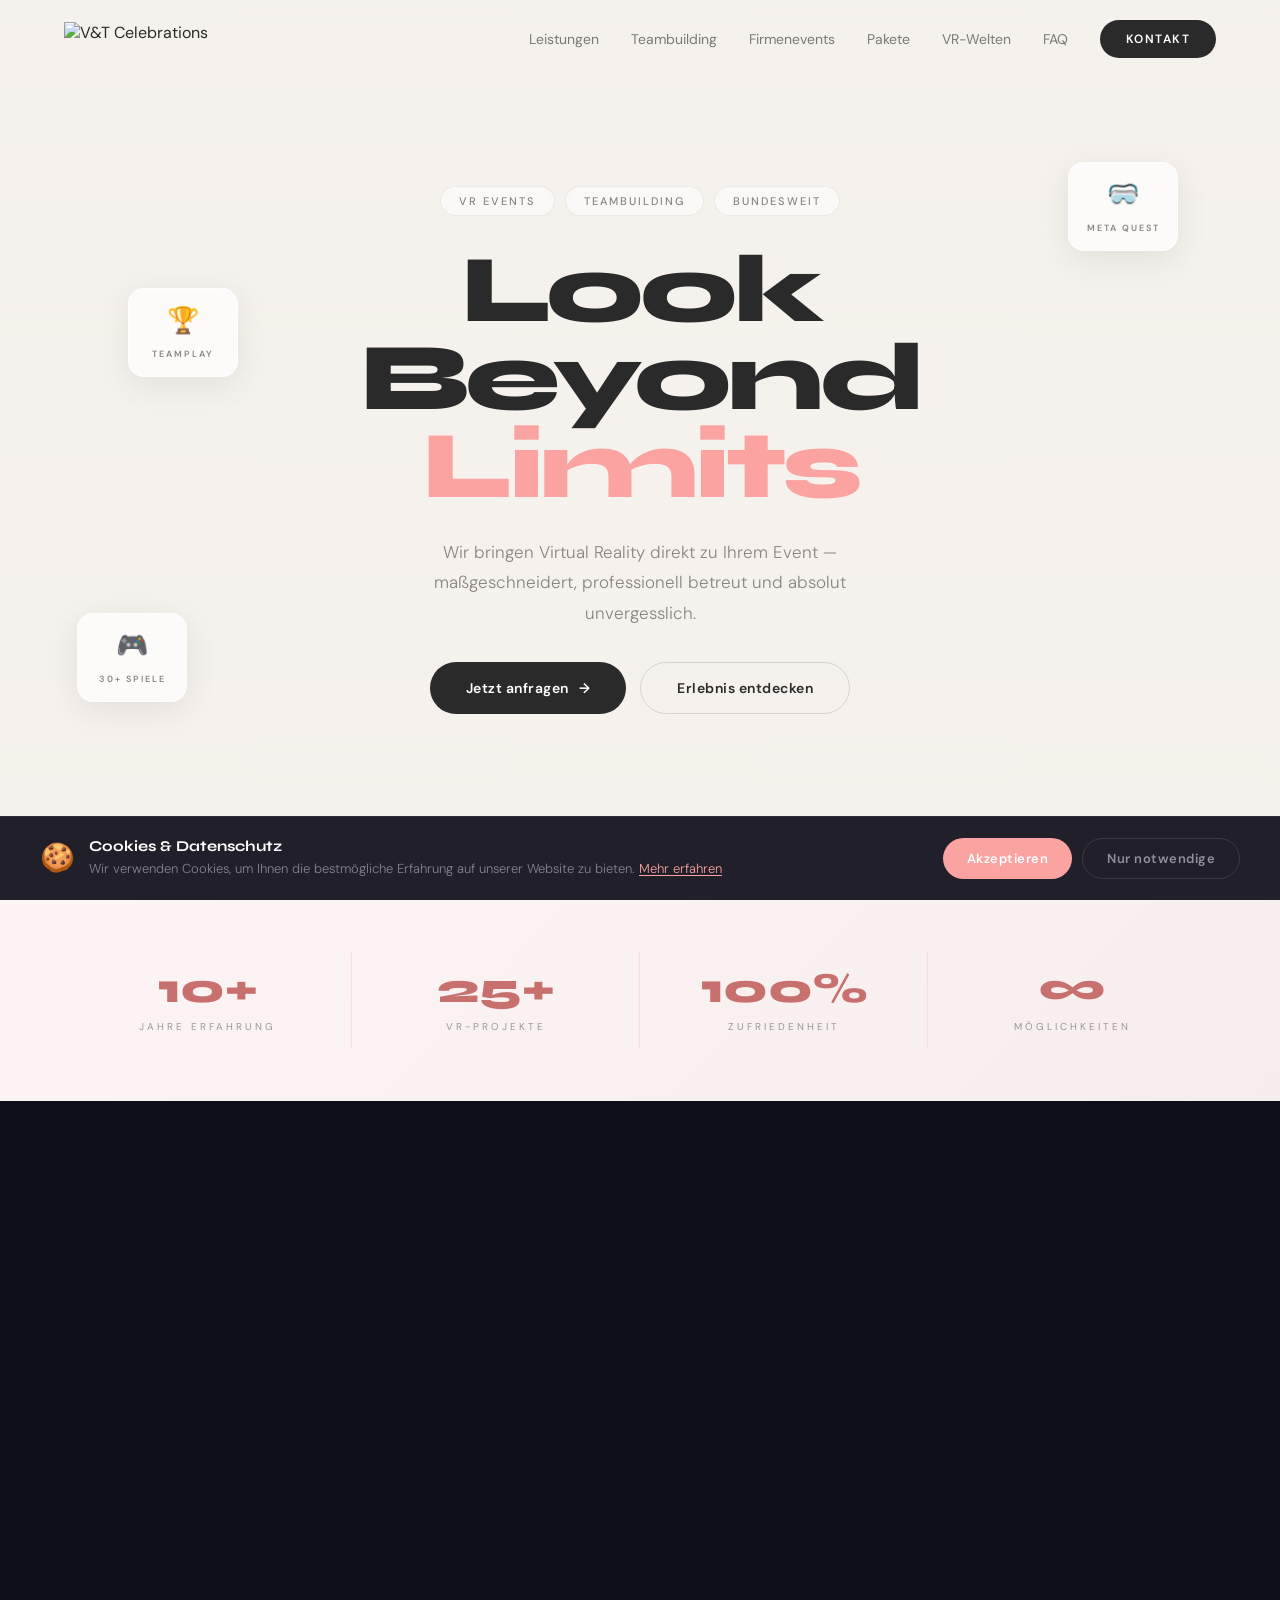
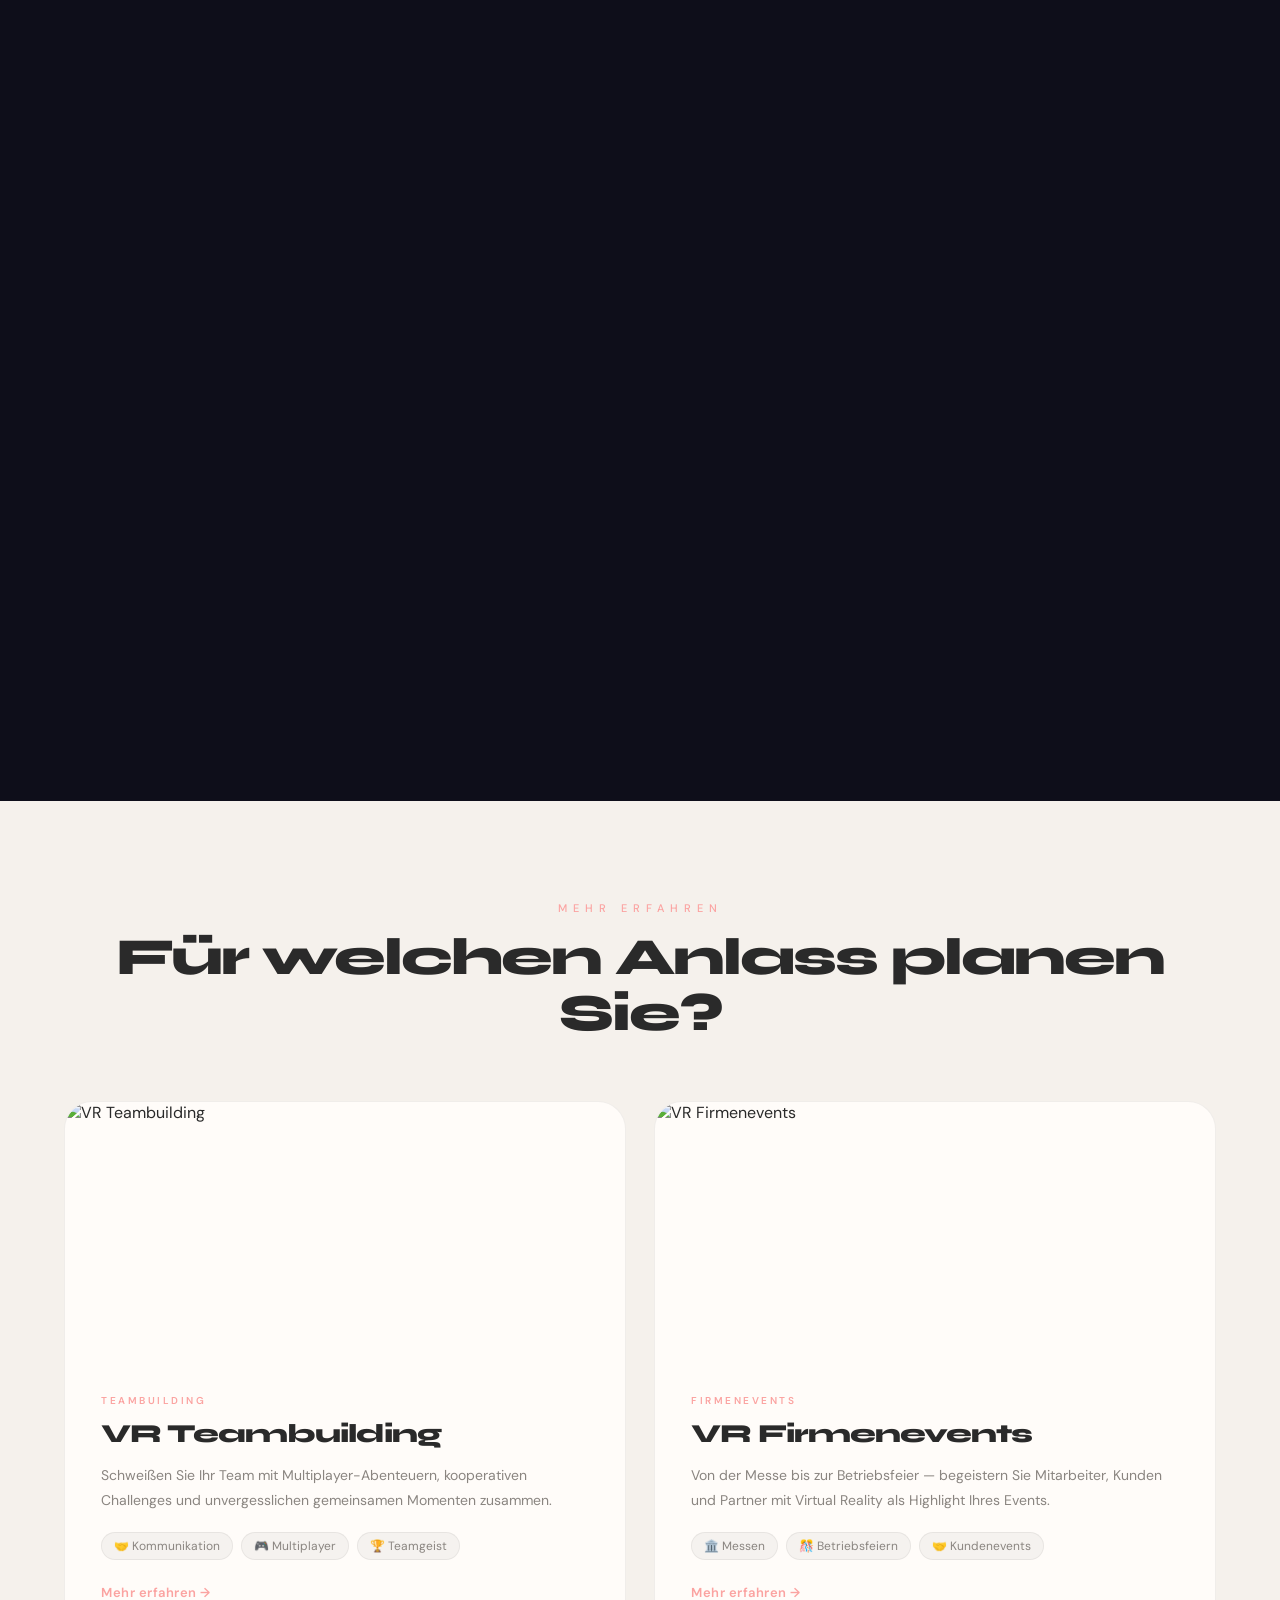
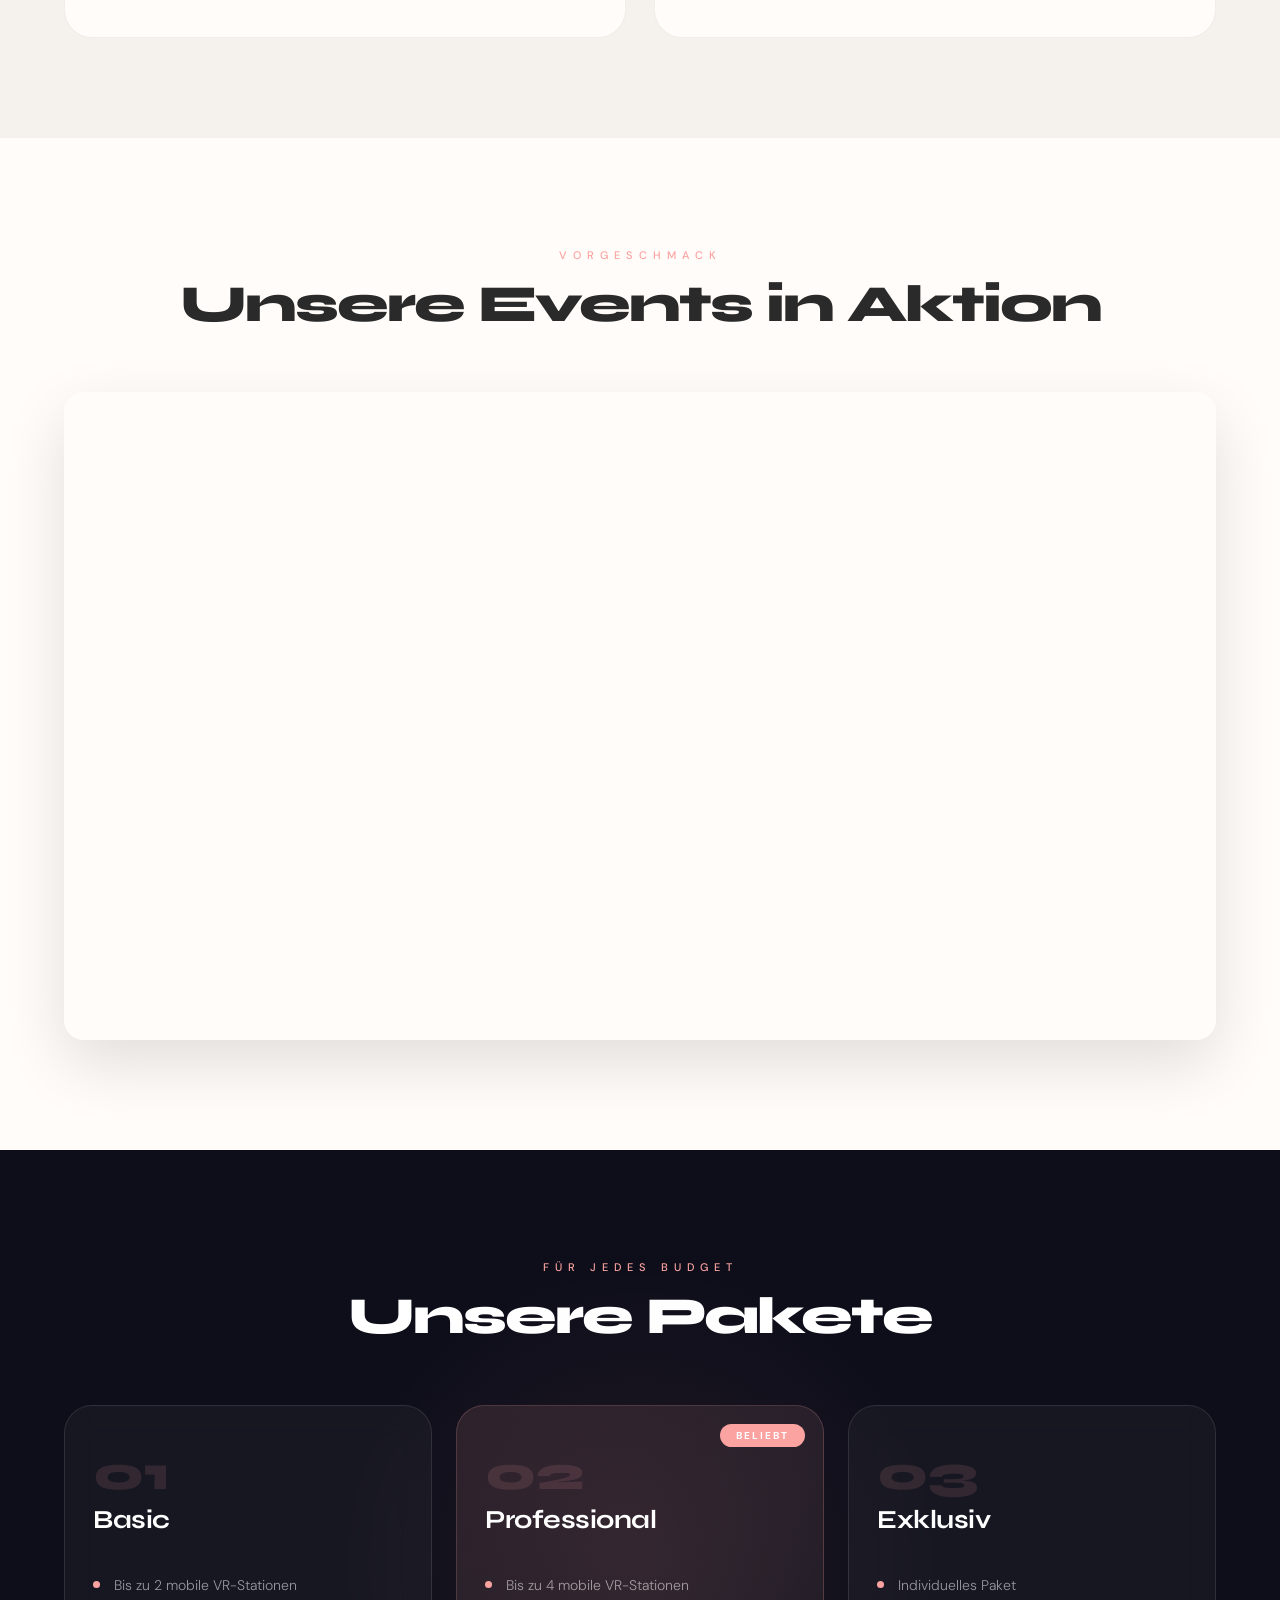
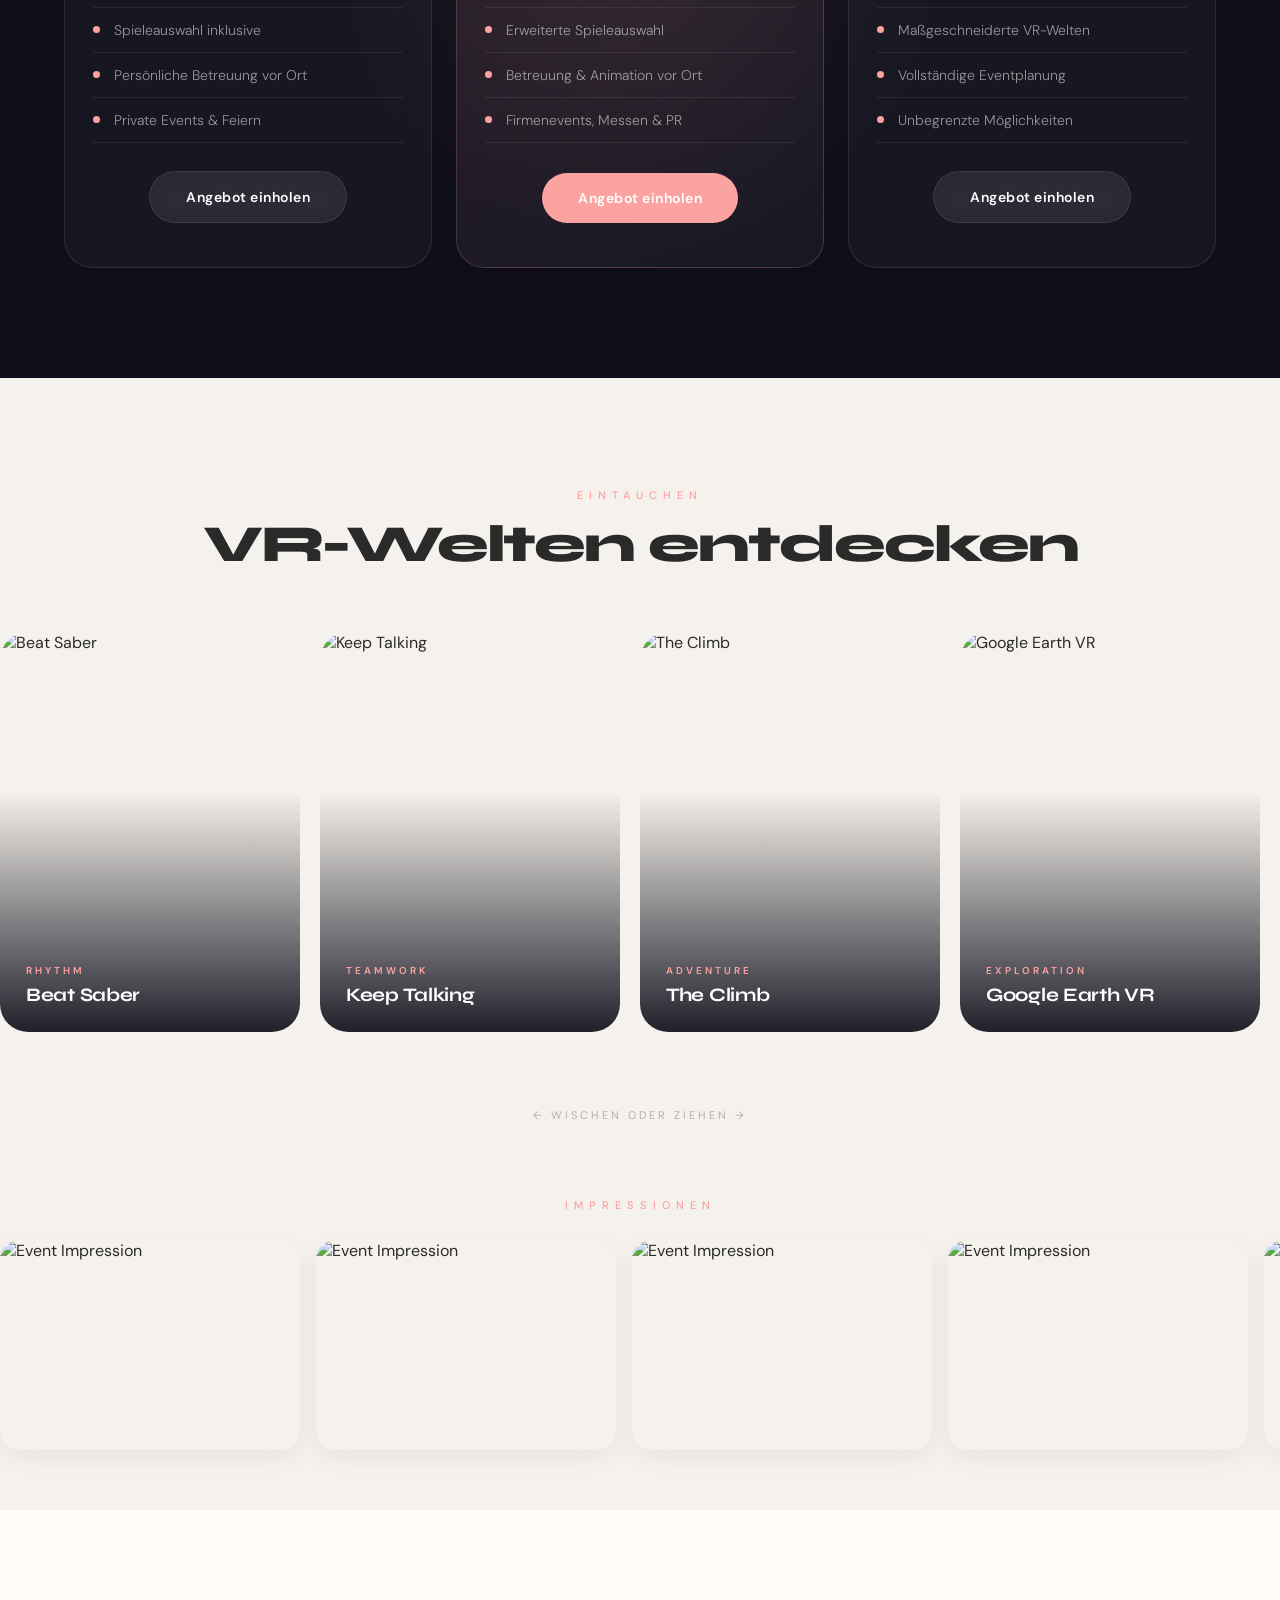
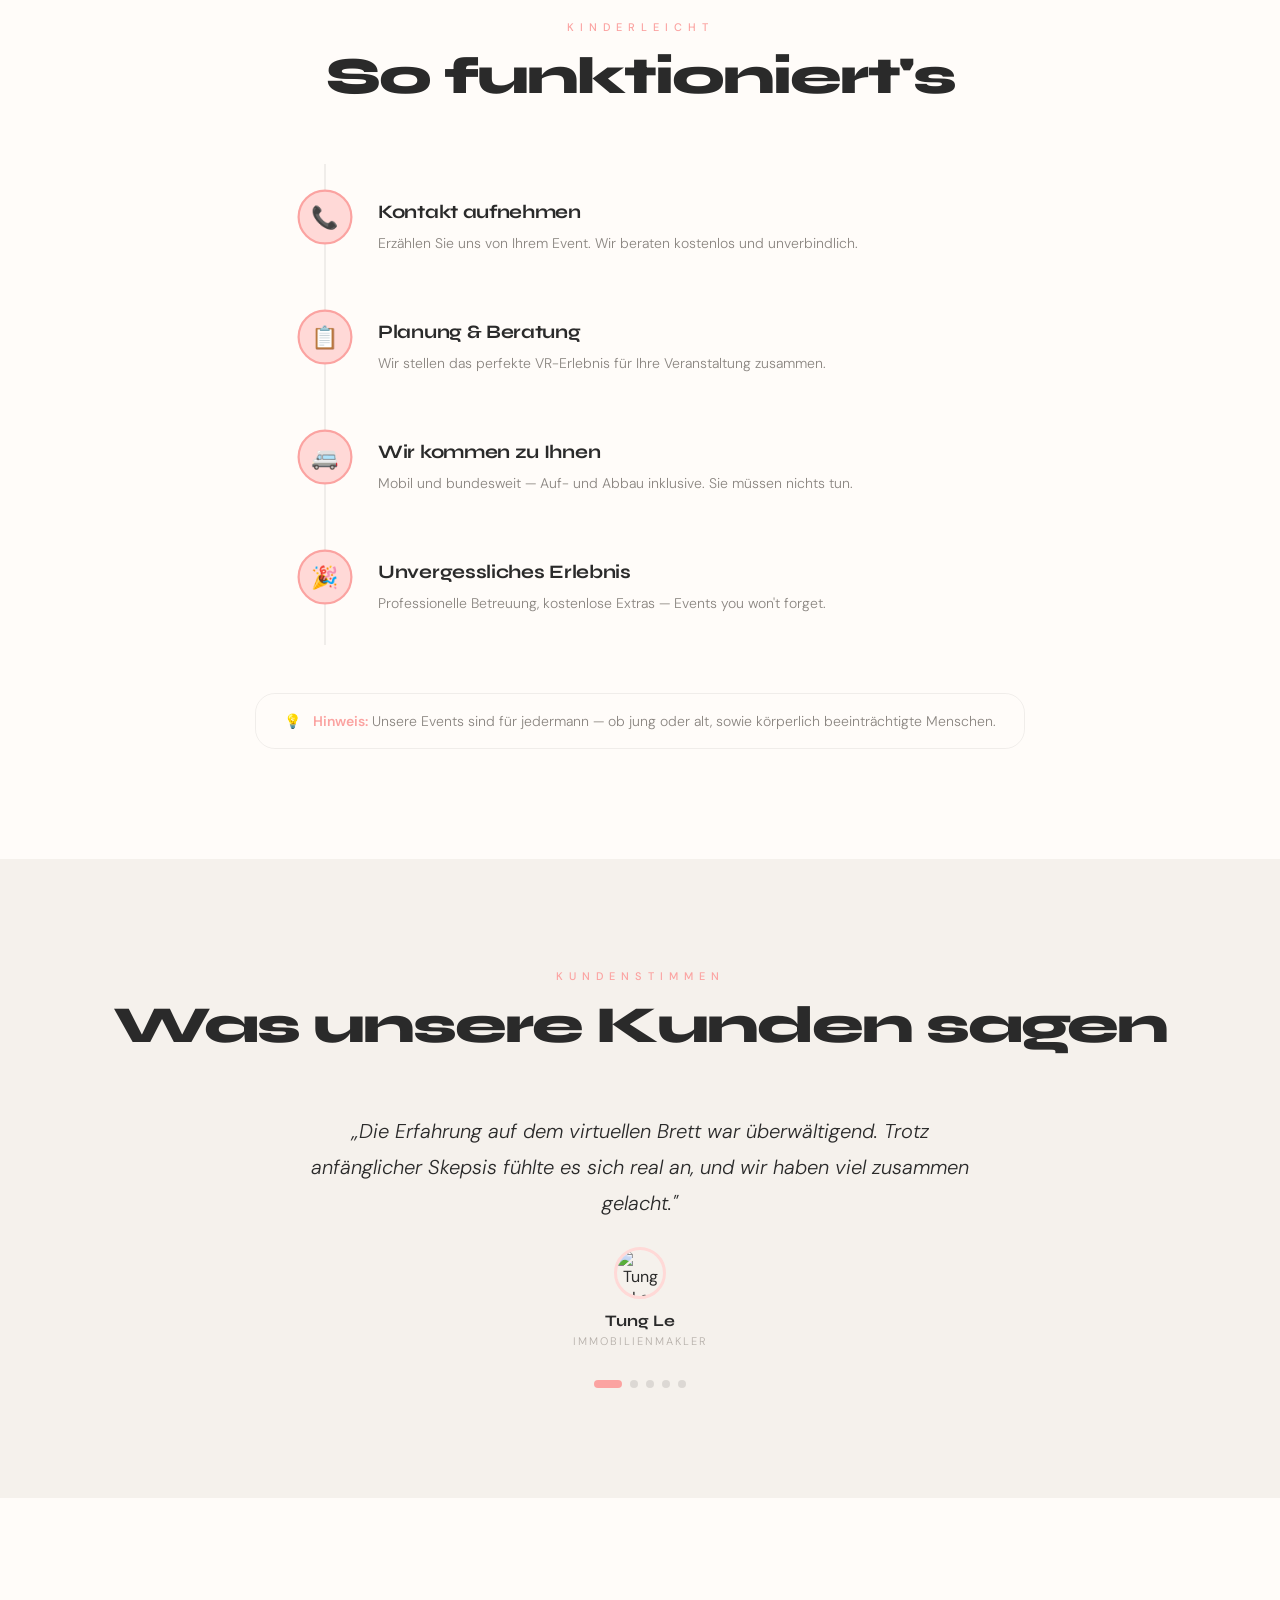
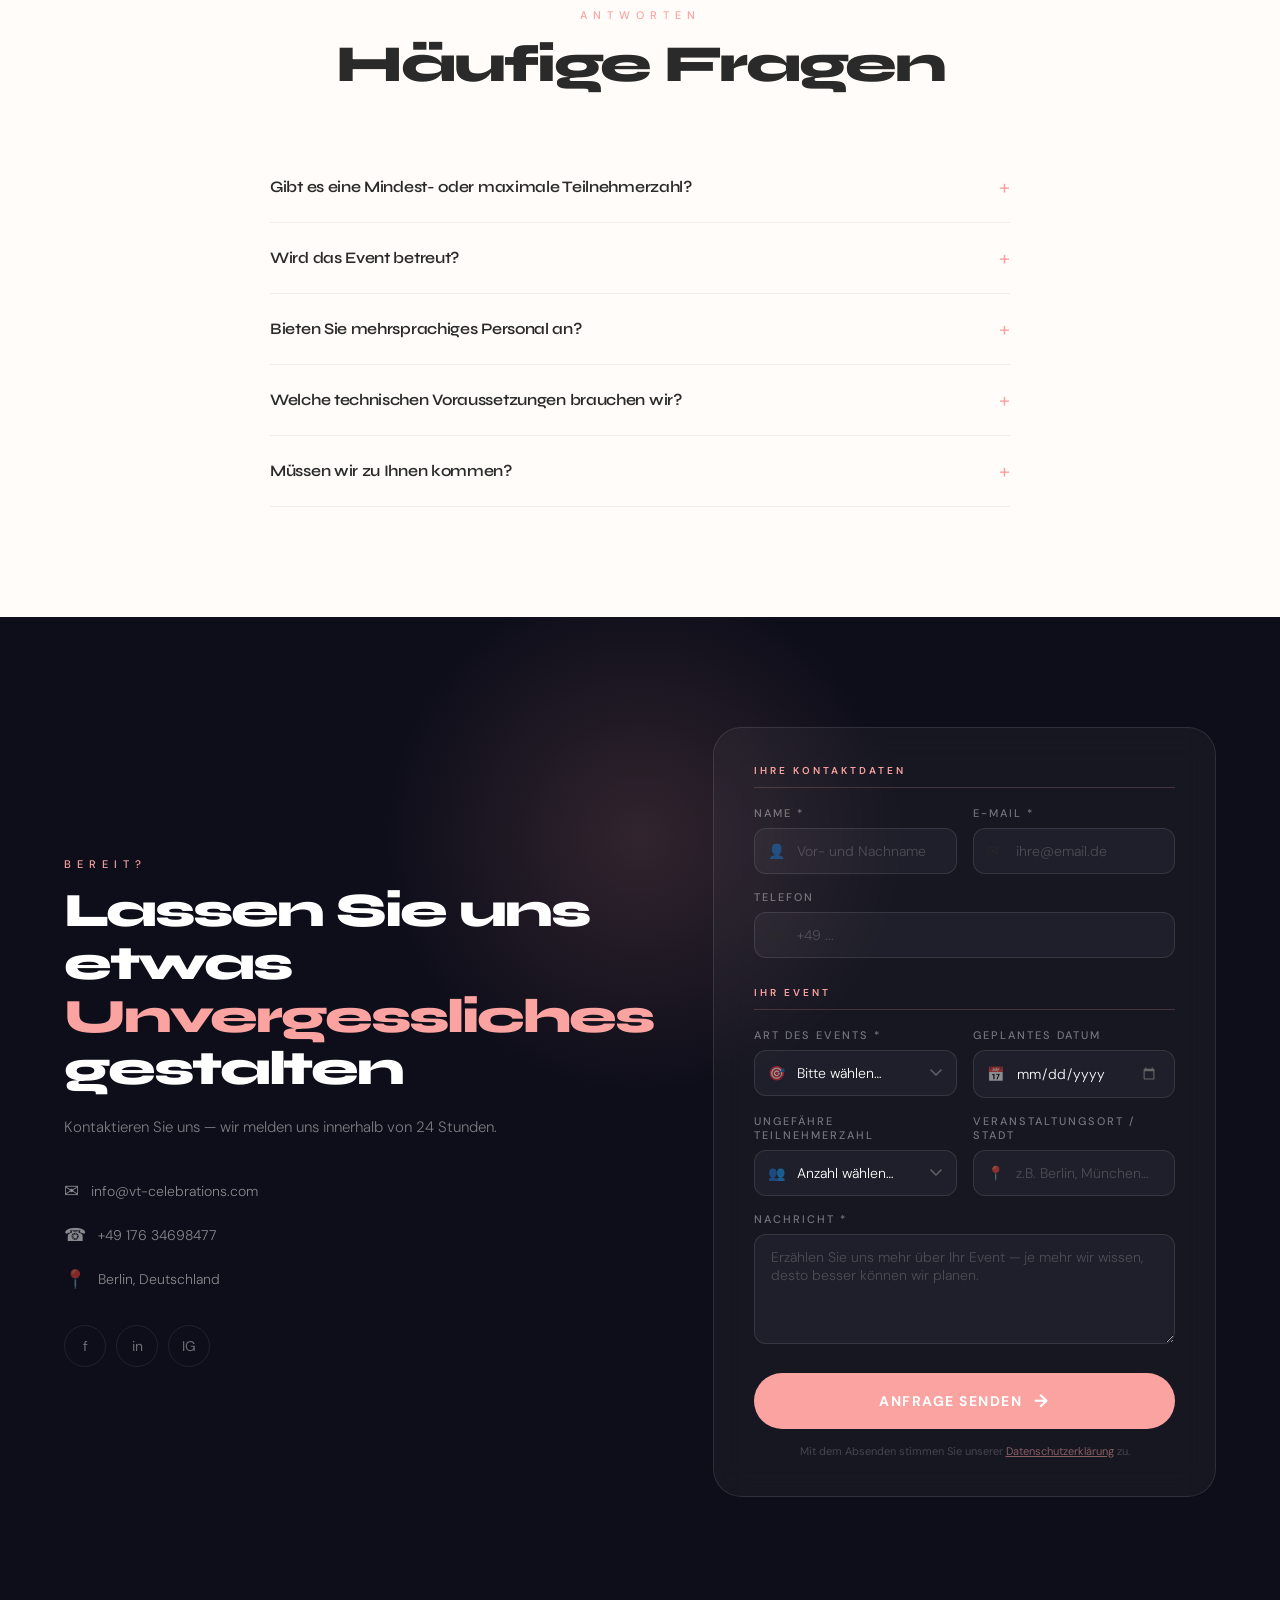
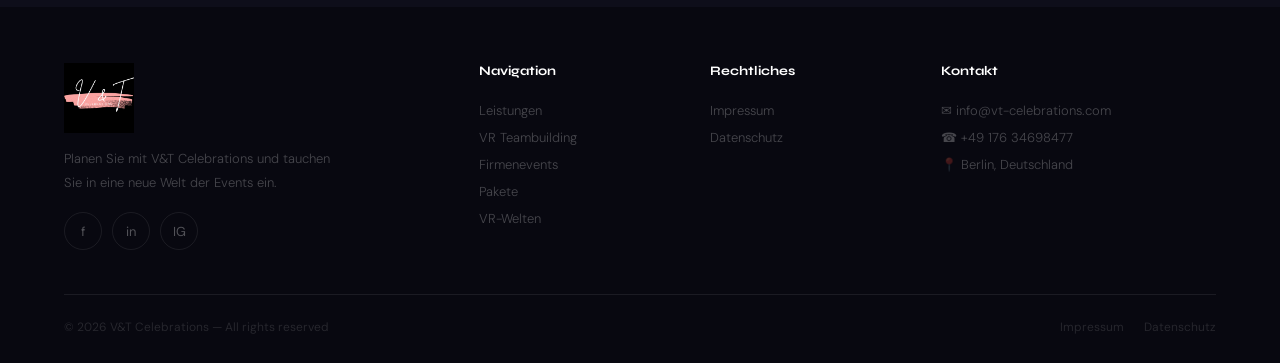
==== commit b52030ab: "korrektur" ====
--- a/index.html
+++ b/index.html
@@ -149,52 +149,6 @@
     </div>
   </section>
 -->
-  <!-- ========== DEEP DIVE — Links zu Unterseiten ========== -->
-  <section class="deepdive">
-    <div class="container">
-      <div class="section-header reveal">
-        <span class="section-label">Mehr erfahren</span>
-        <h2 class="section-title">Für welchen Anlass planen Sie?</h2>
-      </div>
-      <div class="deepdive__grid">
-
-        <a href="vr-teambuilding.html" class="deepdive__card reveal">
-          <div class="deepdive__card-img">
-            <img src="https://cdn.prod.website-files.com/63976c17ec9f4cca3714ed08/665b4341b79e7a6119821f67_1232.webp" alt="VR Teambuilding" loading="lazy">
-          </div>
-          <div class="deepdive__card-body">
-            <span class="deepdive__card-tag">Teambuilding</span>
-            <h3 class="deepdive__card-title">VR Teambuilding</h3>
-            <p class="deepdive__card-text">Schweißen Sie Ihr Team mit Multiplayer-Abenteuern, kooperativen Challenges und unvergesslichen gemeinsamen Momenten zusammen.</p>
-            <div class="deepdive__card-pills">
-              <span>🤝 Kommunikation</span>
-              <span>🎮 Multiplayer</span>
-              <span>🏆 Teamgeist</span>
-            </div>
-            <span class="deepdive__card-link">Mehr erfahren →</span>
-          </div>
-        </a>
-
-        <a href="firmenevents.html" class="deepdive__card reveal reveal-delay-1">
-          <div class="deepdive__card-img">
-            <img src="https://cdn.prod.website-files.com/63976c17ec9f4cca3714ed08/66083a0a1112c7b953a1b330_23.jpg" alt="VR Firmenevents" loading="lazy">
-          </div>
-          <div class="deepdive__card-body">
-            <span class="deepdive__card-tag">Firmenevents</span>
-            <h3 class="deepdive__card-title">VR Firmenevents</h3>
-            <p class="deepdive__card-text">Von der Messe bis zur Betriebsfeier — begeistern Sie Mitarbeiter, Kunden und Partner mit Virtual Reality als Highlight Ihres Events.</p>
-            <div class="deepdive__card-pills">
-              <span>🏛️ Messen</span>
-              <span>🎊 Betriebsfeiern</span>
-              <span>🤝 Kundenevents</span>
-            </div>
-            <span class="deepdive__card-link">Mehr erfahren →</span>
-          </div>
-        </a>
-
-      </div>
-    </div>
-  </section>
 
   <!-- ========== IMMERSIVE VR LENS EXPERIENCE ========== -->
   <section class="immersive" id="immersive">
@@ -243,6 +197,54 @@
     </div>
   </section>
 
+  
+  <!-- ========== DEEP DIVE — Links zu Unterseiten ========== -->
+  <section class="deepdive">
+    <div class="container">
+      <div class="section-header reveal">
+        <span class="section-label">Mehr erfahren</span>
+        <h2 class="section-title">Für welchen Anlass planen Sie?</h2>
+      </div>
+      <div class="deepdive__grid">
+
+        <a href="vr-teambuilding.html" class="deepdive__card reveal">
+          <div class="deepdive__card-img">
+            <img src="https://cdn.prod.website-files.com/63976c17ec9f4cca3714ed08/665b4341b79e7a6119821f67_1232.webp" alt="VR Teambuilding" loading="lazy">
+          </div>
+          <div class="deepdive__card-body">
+            <span class="deepdive__card-tag">Teambuilding</span>
+            <h3 class="deepdive__card-title">VR Teambuilding</h3>
+            <p class="deepdive__card-text">Schweißen Sie Ihr Team mit Multiplayer-Abenteuern, kooperativen Challenges und unvergesslichen gemeinsamen Momenten zusammen.</p>
+            <div class="deepdive__card-pills">
+              <span>🤝 Kommunikation</span>
+              <span>🎮 Multiplayer</span>
+              <span>🏆 Teamgeist</span>
+            </div>
+            <span class="deepdive__card-link">Mehr erfahren →</span>
+          </div>
+        </a>
+
+        <a href="firmenevents.html" class="deepdive__card reveal reveal-delay-1">
+          <div class="deepdive__card-img">
+            <img src="https://cdn.prod.website-files.com/63976c17ec9f4cca3714ed08/66083a0a1112c7b953a1b330_23.jpg" alt="VR Firmenevents" loading="lazy">
+          </div>
+          <div class="deepdive__card-body">
+            <span class="deepdive__card-tag">Firmenevents</span>
+            <h3 class="deepdive__card-title">VR Firmenevents</h3>
+            <p class="deepdive__card-text">Von der Messe bis zur Betriebsfeier — begeistern Sie Mitarbeiter, Kunden und Partner mit Virtual Reality als Highlight Ihres Events.</p>
+            <div class="deepdive__card-pills">
+              <span>🏛️ Messen</span>
+              <span>🎊 Betriebsfeiern</span>
+              <span>🤝 Kundenevents</span>
+            </div>
+            <span class="deepdive__card-link">Mehr erfahren →</span>
+          </div>
+        </a>
+
+      </div>
+    </div>
+  </section>
+
   <!-- ========== VIDEO SHOWCASE ========== -->
   <section class="video-showcase" id="showcase">
     <div class="container">
@@ -253,9 +255,10 @@
       <div class="video-showcase__single reveal">
         <div class="video-showcase__vimeo">
           <iframe
-            src="https://player.vimeo.com/video/997385208?h=a359e6a27b&background=1&autoplay=1&loop=1&byline=0&title=0&quality=480p"
+            src="https://player.vimeo.com/video/997385208?badge=0&autopause=0&player_id=0&app_id=58479&autoplay=1&muted=1&loop=1&background=1"
             frameborder="0"
-            allow="autoplay; fullscreen; picture-in-picture"
+            allow="autoplay; fullscreen; picture-in-picture; clipboard-write; encrypted-media; web-share"
+            referrerpolicy="strict-origin-when-cross-origin"
             allowfullscreen
             title="V&T Celebrations — Events in Aktion">
           </iframe>
